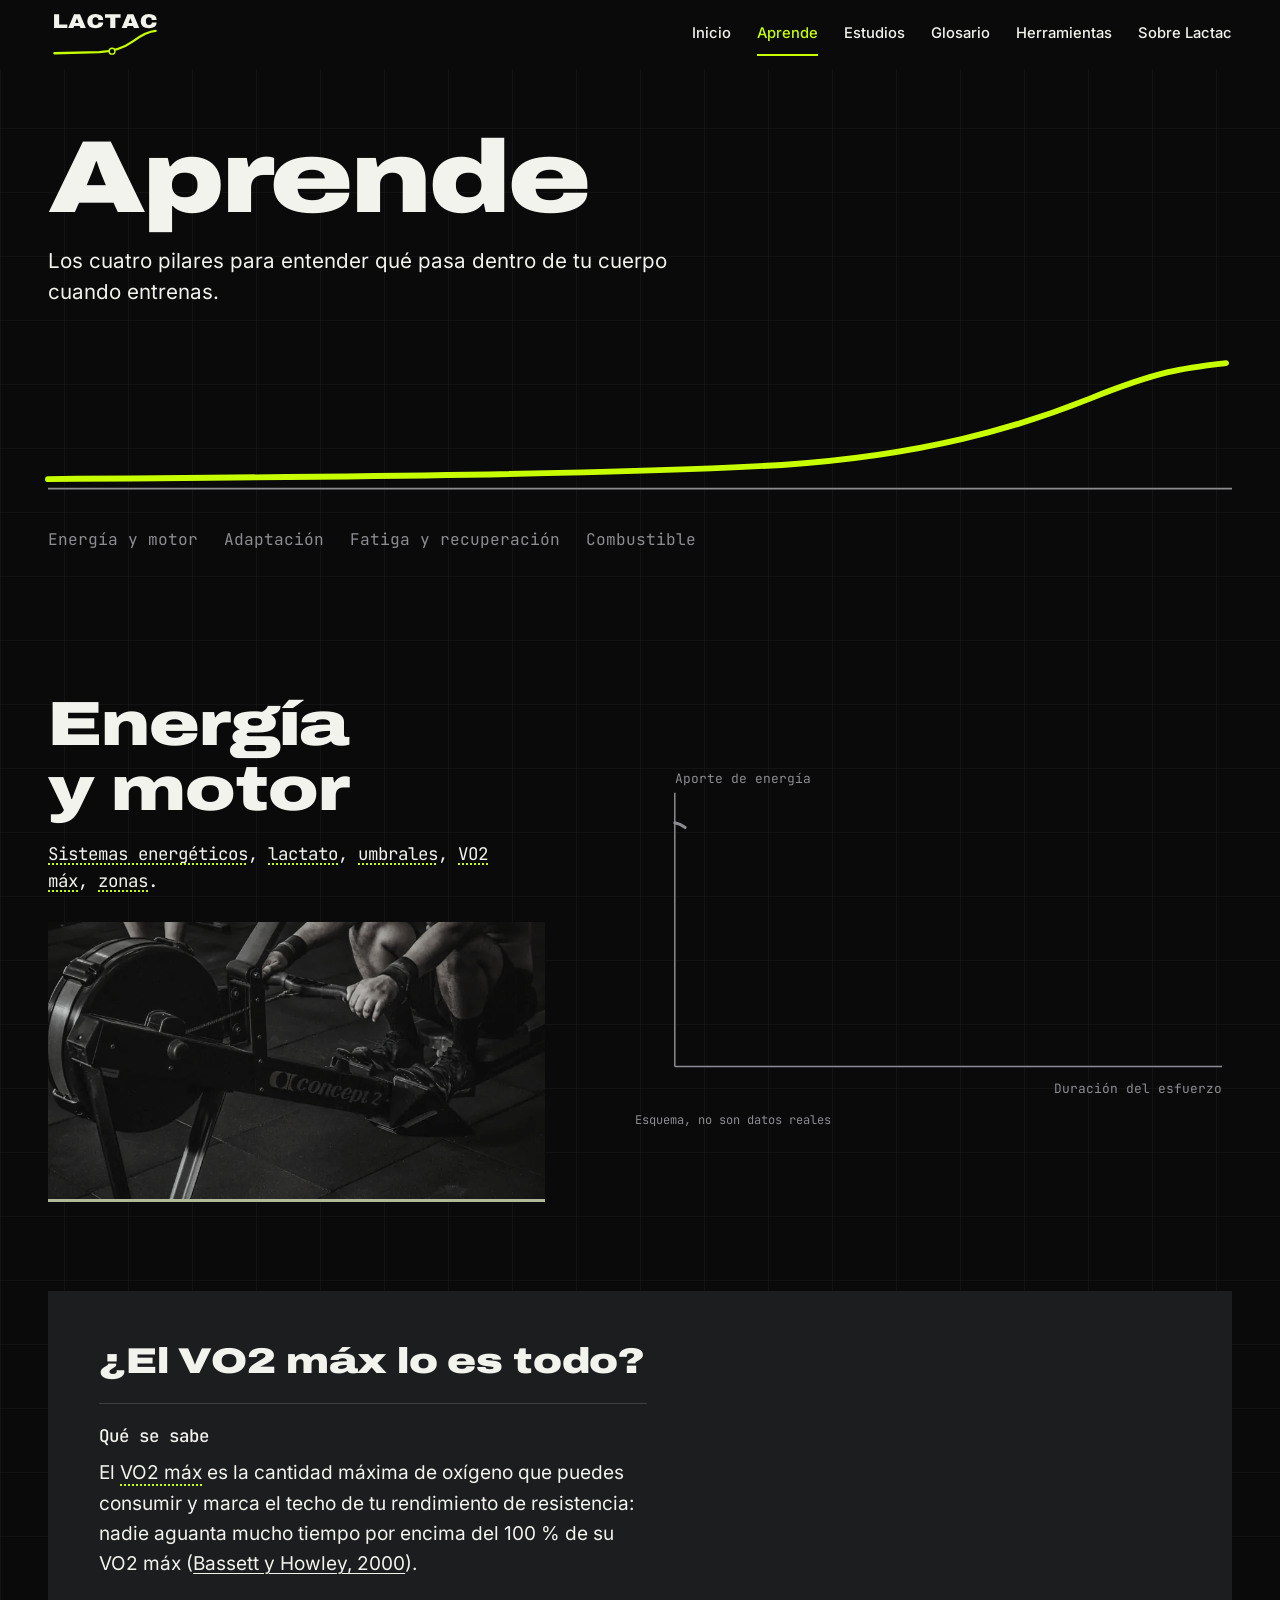
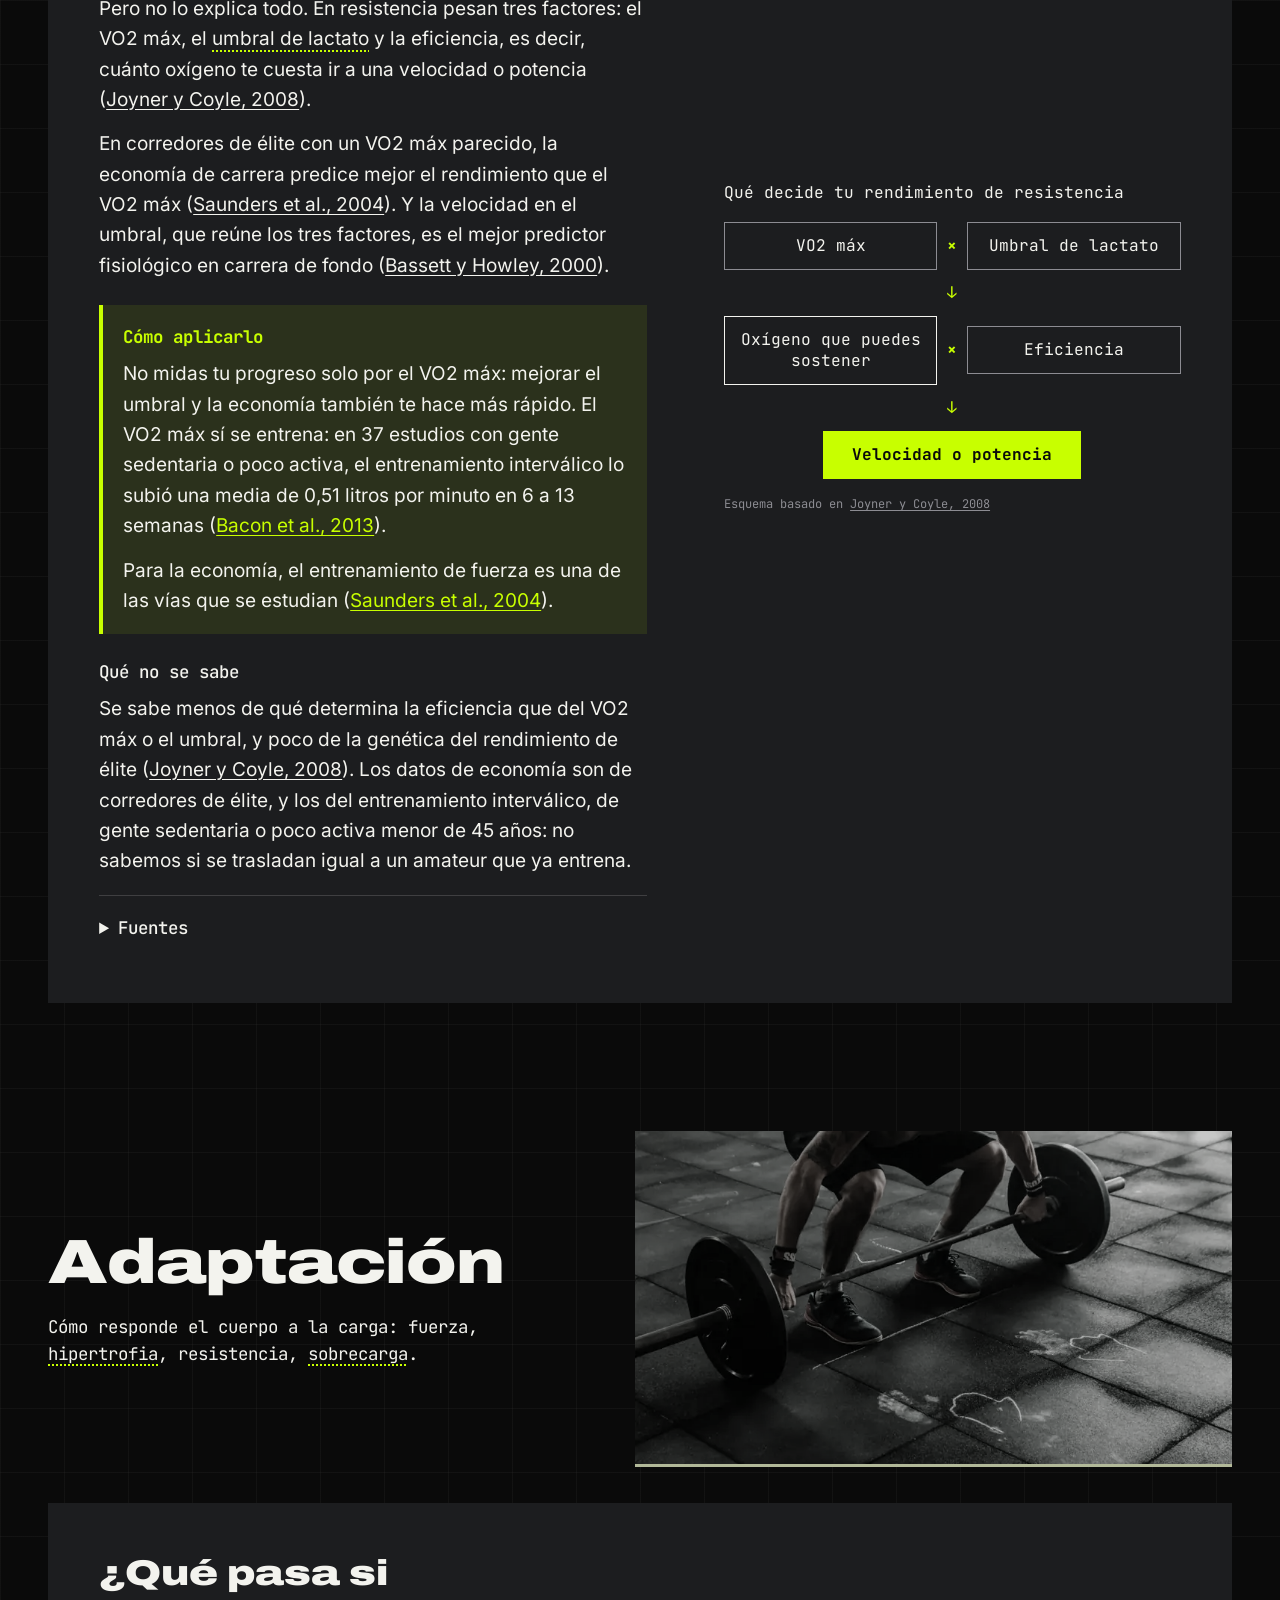
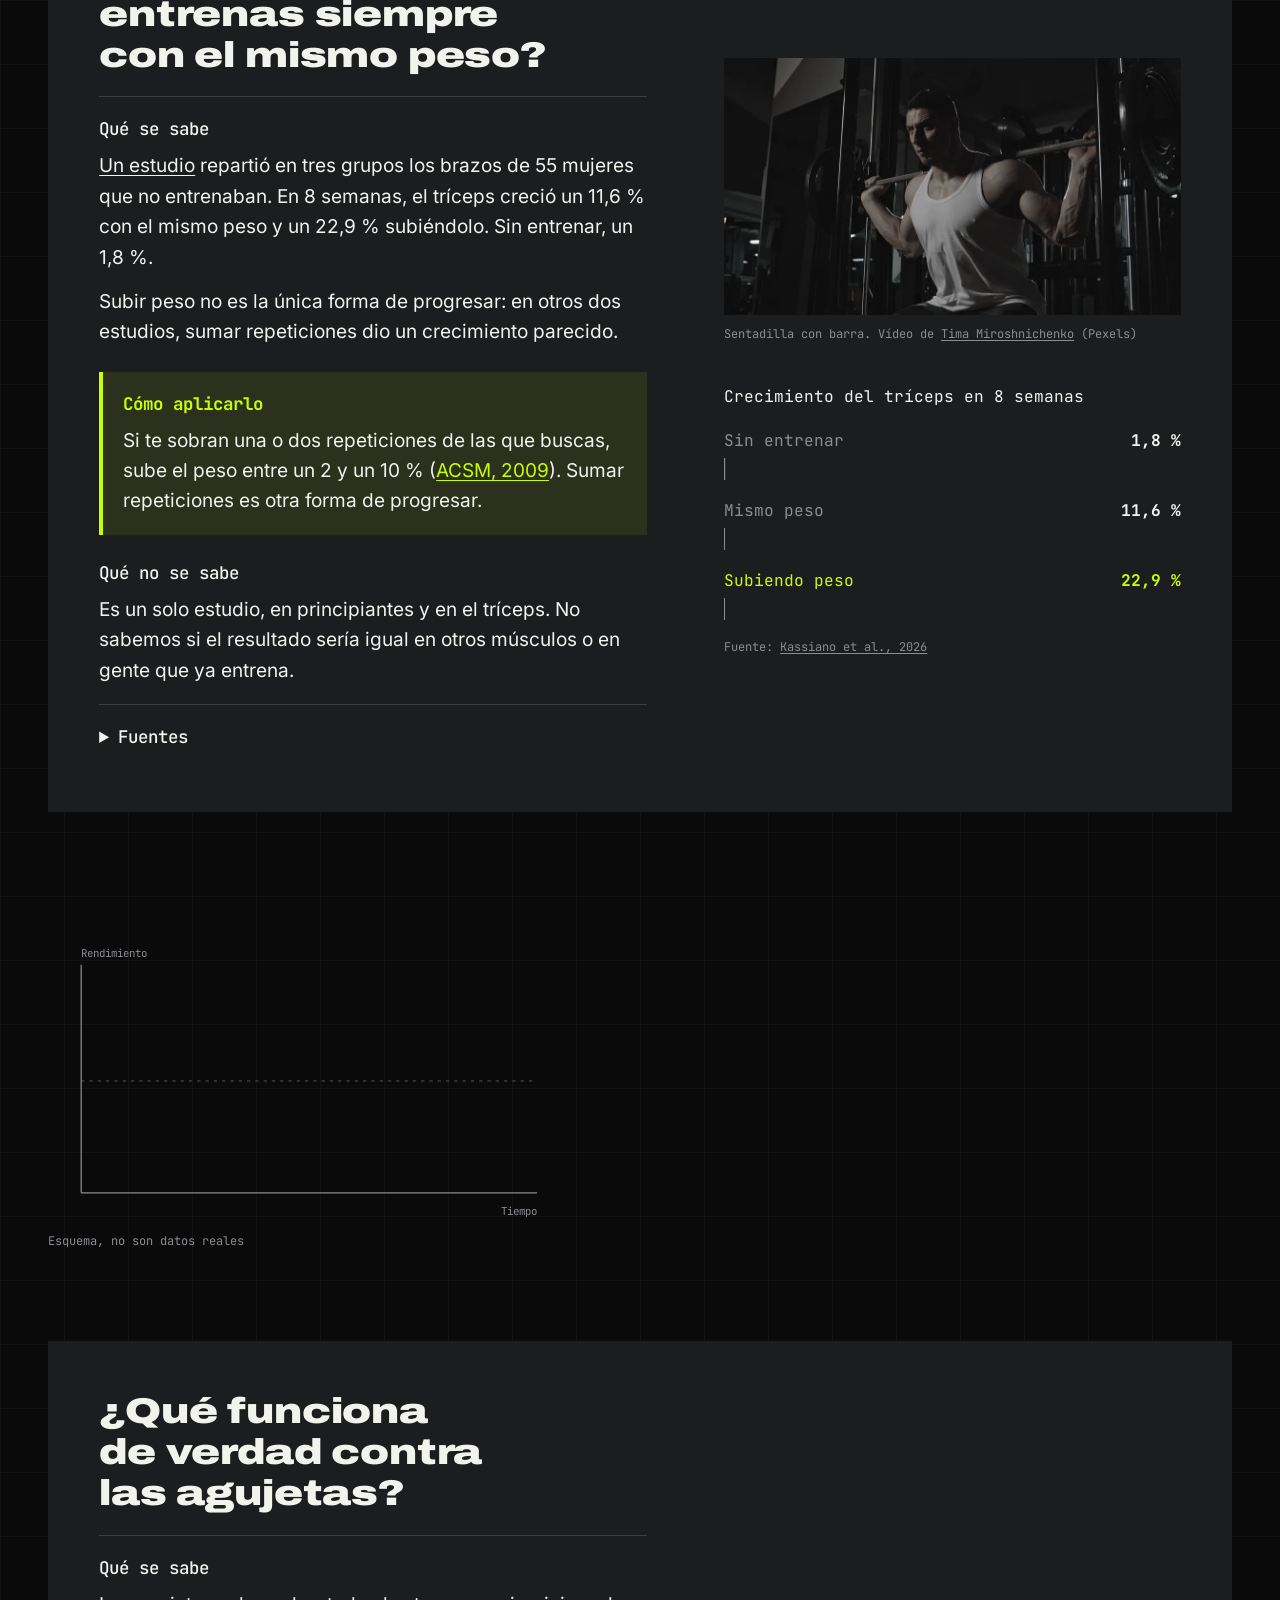
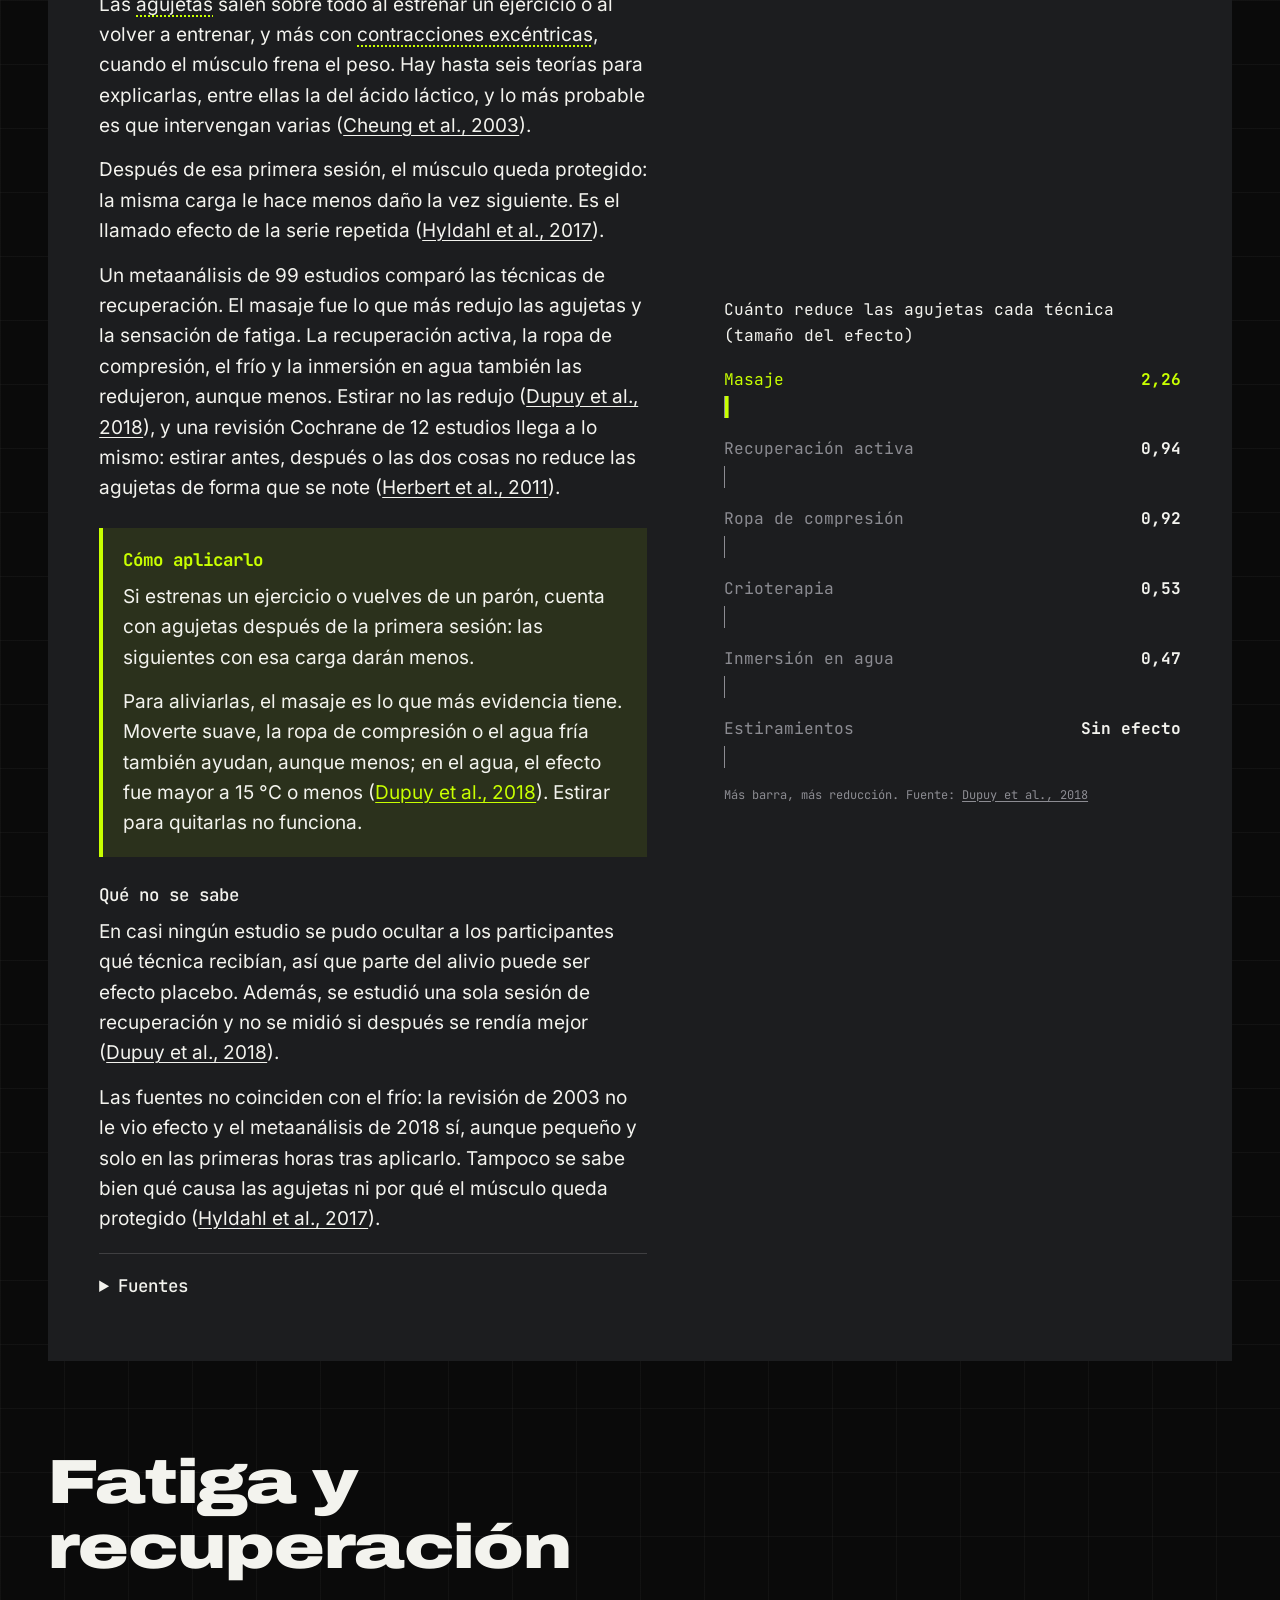
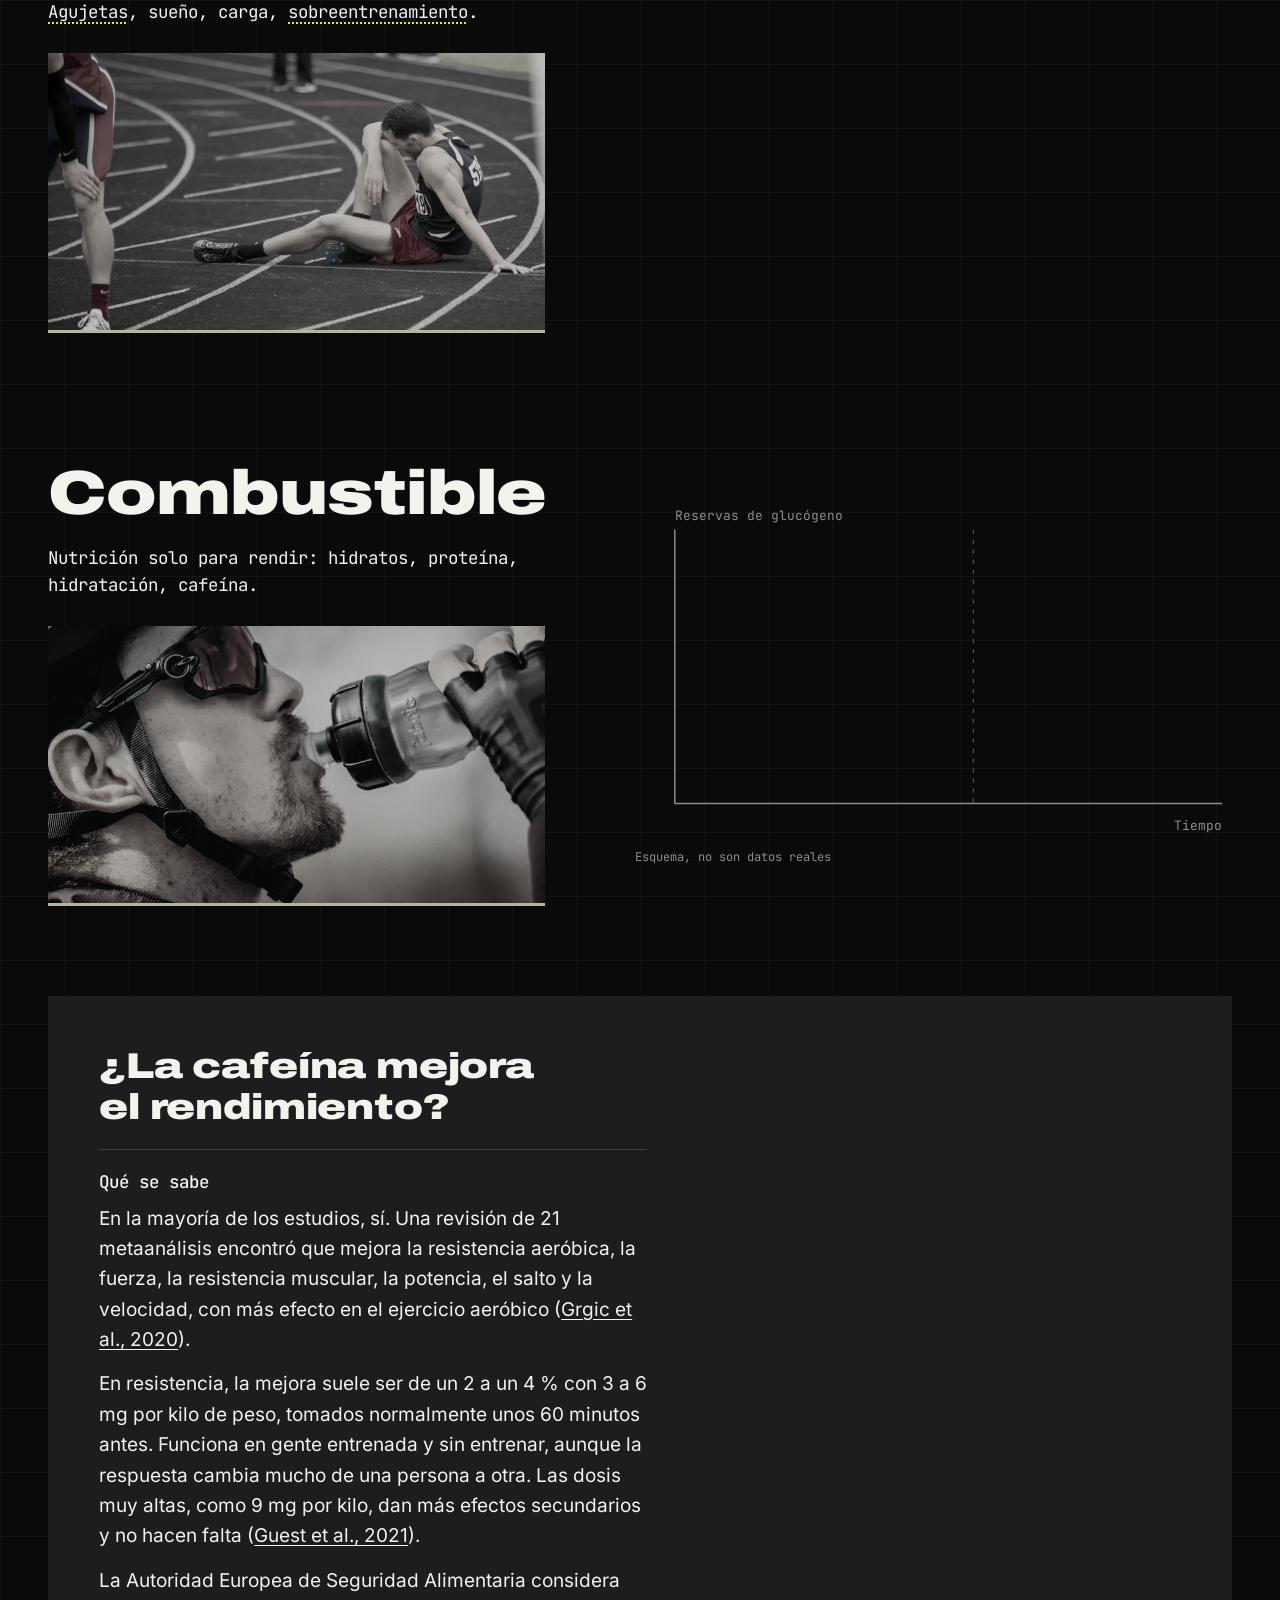
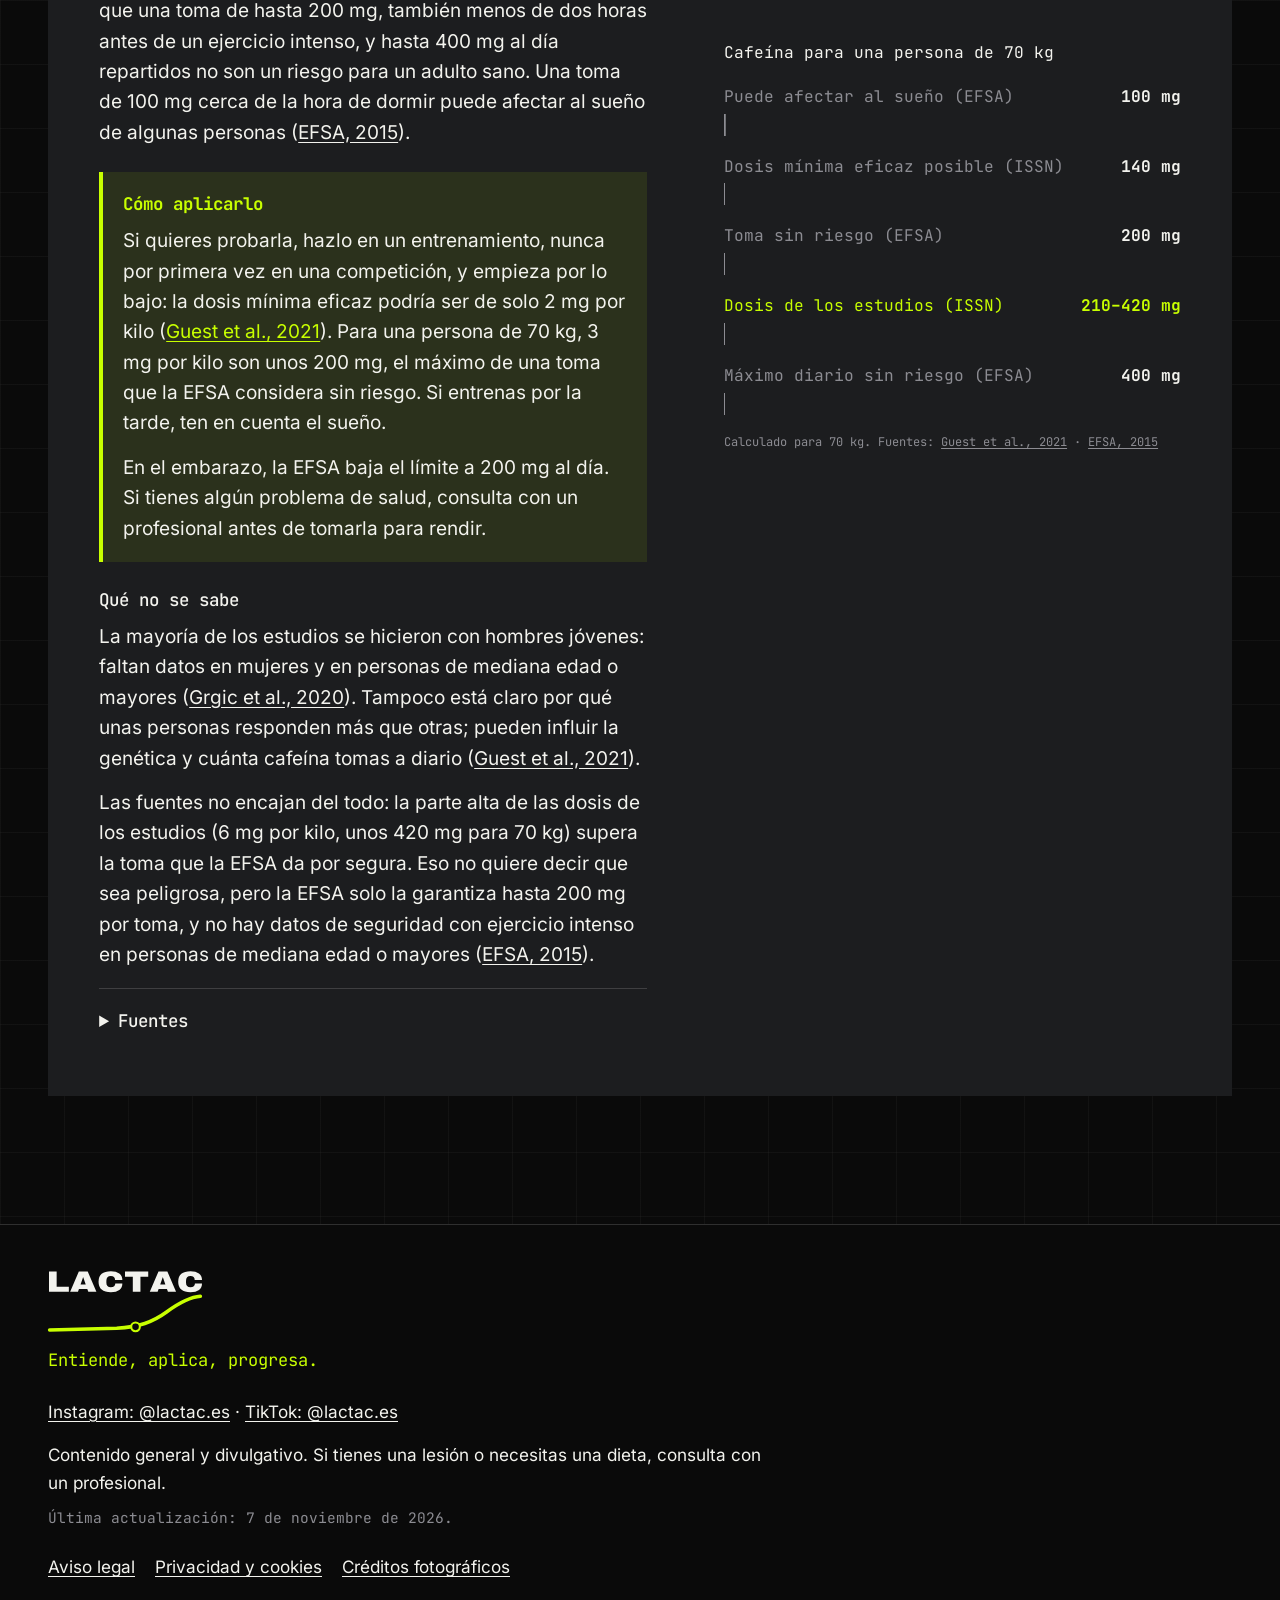
==== aprende.html @ 39bf4bdb "Abre la web a buscadores: quita el noindex de las páginas de contenido y añade robots.txt y sitemap " ====
<!doctype html>
<html lang="es">
<head>
  <meta charset="utf-8">
  <meta name="viewport" content="width=device-width, initial-scale=1">
  <title>Aprende: Lactac</title>
  <meta name="description" content="Los cuatro pilares de Lactac: energía y motor, adaptación, fatiga y recuperación, y combustible.">
  <meta name="theme-color" content="#0A0A0A">
  <link rel="icon" href="assets/logo/lactac-favicon.svg" type="image/svg+xml">
  <link rel="apple-touch-icon" href="assets/logo/lactac-favicon.png">
  <link rel="preload" as="font" type="font/woff2" href="assets/fonts/archivo-900-wdth125-latin.woff2" crossorigin>
  <link rel="stylesheet" href="styles.css?v=20261107za">
  <script>
    document.documentElement.classList.add("js");
    setTimeout(function () {
      if (!(window.__BRAND__ && window.__BRAND__.booted)) document.documentElement.classList.remove("js");
    }, 4000);
  </script>
  <script defer src="lib/gsap.min.js?v=20261105"></script>
  <script defer src="lib/ScrollTrigger.min.js?v=20261105"></script>
  <script defer src="lib/manifest.js?v=20261107"></script>
  <script defer src="main.js?v=20261107i"></script>
</head>
<body>
  <a class="skip-link" href="#contenido">Saltar al contenido</a>

  <header class="nav" data-nav>
    <a class="brand" href="index.html" aria-label="Lactac, ir al inicio">
      <img src="assets/logo/lactac-logo-transparente-para-fondo-oscuro.svg" width="5801" height="2433" alt="">
    </a>
    <button class="nav-toggle" type="button" aria-expanded="false" aria-controls="menu" data-menu-toggle>Menú</button>
    <nav class="nav-links" id="menu" aria-label="Principal">
      <a href="index.html">Inicio</a>
      <a href="aprende.html" aria-current="page">Aprende</a>
      <a href="estudios.html">Estudios</a>
      <a href="glosario.html">Glosario</a>
      <a href="herramientas.html">Herramientas</a>
      <a href="sobre.html">Sobre Lactac</a>
    </nav>
  </header>

  <main id="contenido">
    <section class="page-head wrap">
      <h1 class="page-title">Aprende</h1>
      <p class="page-intro">Los cuatro pilares para entender qué pasa dentro de tu cuerpo cuando entrenas.</p>
      <svg class="chart page-curve" data-chart="load" viewBox="0 0 1000 120" aria-hidden="true" focusable="false">
        <line class="axis" x1="0" y1="112" x2="1000" y2="112"/>
        <path class="draw curve" pathLength="1" d="M0 104 C 260 102, 480 100, 620 92 C 740 84, 820 60, 880 36 S 960 10, 995 6"/>
      </svg>
    </section>

    <nav class="subnav wrap" aria-label="Pilares">
      <a href="#energia">Energía y motor</a>
      <a href="#adaptacion">Adaptación</a>
      <a href="#fatiga">Fatiga y recuperación</a>
      <a href="#combustible">Combustible</a>
    </nav>

    <section class="pillar wrap" id="energia">
      <div class="pillar-text">
        <h2>Energía y motor</h2>
        <p class="covers"><a href="glosario.html#sistemas-energeticos">Sistemas energéticos</a>, <a href="glosario.html#lactato">lactato</a>, <a href="glosario.html#umbral-de-lactato">umbrales</a>, <a href="glosario.html#vo2-max">VO2 máx</a>, <a href="glosario.html#zonas-de-entrenamiento">zonas</a>.</p>
        <img class="pillar-photo" src="assets/photos/energia-800.webp" srcset="assets/photos/energia-800.webp 800w, assets/photos/energia-1600.webp 1600w" sizes="(min-width: 960px) 40vw, 100vw" width="800" height="450" alt="Remo en ergómetro durante un esfuerzo intenso." loading="lazy" decoding="async">
      </div>
      <figure class="plate">
        <svg class="chart" data-chart="scroll" viewBox="0 0 600 340" role="img" aria-label="Esquema de cómo cambia el aporte de cada sistema energético según dura el esfuerzo: fosfágenos primero, luego glucolítico y, en esfuerzos largos, oxidativo.">
          <line class="axis" x1="40" y1="30" x2="40" y2="305"/>
          <line class="axis" x1="40" y1="305" x2="590" y2="305"/>
          <path class="draw curve-soft" pathLength="1" d="M40 60 C 90 70, 110 250, 200 285 S 400 298, 570 298"/>
          <path class="draw curve-mid" pathLength="1" d="M40 285 C 90 120, 150 110, 210 130 S 350 270, 570 288"/>
          <path class="draw curve" pathLength="1" d="M40 295 C 180 280, 280 170, 360 120 S 500 70, 570 65"/>
          <text class="after" x="80" y="58">Fosfágenos</text>
          <text class="after" x="215" y="112">Glucolítico</text>
          <text class="after label-accent" x="570" y="46" text-anchor="end">Oxidativo</text>
          <text x="40" y="20">Aporte de energía</text>
          <text x="590" y="332" text-anchor="end">Duración del esfuerzo</text>
        </svg>
        <figcaption>Esquema, no son datos reales</figcaption>
      </figure>
      <article class="ficha" id="vo2-max-todo">
        <div class="ficha-text">
          <h3>¿El VO2 máx lo es todo?</h3>
          <section class="ficha-block">
            <h4>Qué se sabe</h4>
            <p>El <a href="glosario.html#vo2-max">VO2 máx</a> es la cantidad máxima de oxígeno que puedes consumir y marca el techo de tu rendimiento de resistencia: nadie aguanta mucho tiempo por encima del 100 % de su VO2 máx (<a href="https://pubmed.ncbi.nlm.nih.gov/10647532/">Bassett y Howley, 2000</a>).</p>
            <p>Pero no lo explica todo. En resistencia pesan tres factores: el VO2 máx, el <a href="glosario.html#umbral-de-lactato">umbral de lactato</a> y la eficiencia, es decir, cuánto oxígeno te cuesta ir a una velocidad o potencia (<a href="https://pubmed.ncbi.nlm.nih.gov/17901124/">Joyner y Coyle, 2008</a>).</p>
            <p>En corredores de élite con un VO2 máx parecido, la economía de carrera predice mejor el rendimiento que el VO2 máx (<a href="https://pubmed.ncbi.nlm.nih.gov/15233599/">Saunders et al., 2004</a>). Y la velocidad en el umbral, que reúne los tres factores, es el mejor predictor fisiológico en carrera de fondo (<a href="https://pubmed.ncbi.nlm.nih.gov/10647532/">Bassett y Howley, 2000</a>).</p>
          </section>
          <section class="ficha-block ficha-apply" id="vo2-max-todo-aplicar">
            <h4>Cómo aplicarlo</h4>
            <p>No midas tu progreso solo por el VO2 máx: mejorar el umbral y la economía también te hace más rápido. El VO2 máx sí se entrena: en 37 estudios con gente sedentaria o poco activa, el entrenamiento interválico lo subió una media de 0,51 litros por minuto en 6 a 13 semanas (<a href="https://pubmed.ncbi.nlm.nih.gov/24066036/">Bacon et al., 2013</a>).</p>
            <p>Para la economía, el entrenamiento de fuerza es una de las vías que se estudian (<a href="https://pubmed.ncbi.nlm.nih.gov/15233599/">Saunders et al., 2004</a>).</p>
          </section>
          <section class="ficha-block">
            <h4>Qué no se sabe</h4>
            <p>Se sabe menos de qué determina la eficiencia que del VO2 máx o el umbral, y poco de la genética del rendimiento de élite (<a href="https://pubmed.ncbi.nlm.nih.gov/17901124/">Joyner y Coyle, 2008</a>). Los datos de economía son de corredores de élite, y los del entrenamiento interválico, de gente sedentaria o poco activa menor de 45 años: no sabemos si se trasladan igual a un amateur que ya entrena.</p>
          </section>
          <details class="fuentes">
            <summary>Fuentes</summary>
            <ul>
              <li><a href="https://pubmed.ncbi.nlm.nih.gov/10647532/">Bassett y Howley, 2000</a> Med Sci Sports Exerc. Qué limita el VO2 máx y qué decide el rendimiento de resistencia.</li>
              <li><a href="https://pubmed.ncbi.nlm.nih.gov/17901124/">Joyner y Coyle, 2008</a> J Physiol. VO2 máx, umbral y eficiencia en deportistas de élite.</li>
              <li><a href="https://pubmed.ncbi.nlm.nih.gov/15233599/">Saunders et al., 2004</a> Sports Med. Economía de carrera en corredores entrenados.</li>
              <li><a href="https://pubmed.ncbi.nlm.nih.gov/24066036/">Bacon et al., 2013</a> PLoS One. Metaanálisis: entrenamiento interválico y VO2 máx.</li>
            </ul>
          </details>
        </div>
        <figure class="flow" aria-label="Esquema: el VO2 máx y el umbral de lactato marcan el oxígeno que puedes sostener; con la eficiencia, eso da tu velocidad o potencia.">
          <figcaption class="flow-title">Qué decide tu rendimiento de resistencia</figcaption>
          <div class="flow-step"><span class="flow-box">VO2 máx</span><span class="flow-op" aria-hidden="true">×</span><span class="flow-box">Umbral de lactato</span></div>
          <span class="flow-arrow" aria-hidden="true">↓</span>
          <div class="flow-step"><span class="flow-box flow-mid">Oxígeno que puedes sostener</span><span class="flow-op" aria-hidden="true">×</span><span class="flow-box">Eficiencia</span></div>
          <span class="flow-arrow" aria-hidden="true">↓</span>
          <div class="flow-step"><span class="flow-box flow-key">Velocidad o potencia</span></div>
          <p class="bars-source">Esquema basado en <a href="https://pubmed.ncbi.nlm.nih.gov/17901124/">Joyner y Coyle, 2008</a></p>
        </figure>
      </article>
    </section>

    <section class="pillar pillar-ficha wrap" id="adaptacion">
      <div class="pillar-text">
        <h2>Adaptación</h2>
        <p class="covers">Cómo responde el cuerpo a la carga: fuerza, <a href="glosario.html#hipertrofia">hipertrofia</a>, resistencia, <a href="glosario.html#sobrecarga-progresiva">sobrecarga</a>.</p>
        <img class="pillar-photo" src="assets/photos/adaptacion-800.webp" srcset="assets/photos/adaptacion-800.webp 800w, assets/photos/adaptacion-1600.webp 1600w" sizes="(min-width: 960px) 40vw, 100vw" width="800" height="450" alt="Peso muerto con barra cargada, a punto de despegar del suelo." loading="lazy" decoding="async">
      </div>
      <article class="ficha" id="mismo-peso">
        <div class="ficha-text">
          <h3>¿Qué pasa si entrenas siempre con el mismo peso?</h3>
          <section class="ficha-block">
            <h4>Qué se sabe</h4>
            <p><a href="estudios.html#kassiano-2026">Un estudio</a> repartió en tres grupos los brazos de 55 mujeres que no entrenaban. En 8 semanas, el tríceps creció un 11,6 % con el mismo peso y un 22,9 % subiéndolo. Sin entrenar, un 1,8 %.</p>
            <p>Subir peso no es la única forma de progresar: en otros dos estudios, sumar repeticiones dio un crecimiento parecido.</p>
          </section>
          <section class="ficha-block ficha-apply" id="mismo-peso-aplicar">
            <h4>Cómo aplicarlo</h4>
            <p>Si te sobran una o dos repeticiones de las que buscas, sube el peso entre un 2 y un 10 % (<a href="https://pubmed.ncbi.nlm.nih.gov/19204579/">ACSM, 2009</a>). Sumar repeticiones es otra forma de progresar.</p>
          </section>
          <section class="ficha-block">
            <h4>Qué no se sabe</h4>
            <p>Es un solo estudio, en principiantes y en el tríceps. No sabemos si el resultado sería igual en otros músculos o en gente que ya entrena.</p>
          </section>
          <details class="fuentes">
            <summary>Fuentes</summary>
            <ul>
              <li><a href="https://doi.org/10.1249/MSS.0000000000003968">Kassiano et al., 2026.</a> Med Sci Sports Exerc. Mismo peso o subiendo peso.</li>
              <li><a href="https://doi.org/10.7717/peerj.14142">Plotkin et al., 2022.</a> PeerJ. Subir peso o repeticiones, con gente que ya entrenaba.</li>
              <li><a href="https://doi.org/10.1055/a-2256-5857">Chaves et al., 2024.</a> Int J Sports Med. Subir peso o repeticiones, con gente que empezaba.</li>
              <li><a href="https://doi.org/10.1249/MSS.0000000000003897">Currier et al., 2026.</a> Revisión del Colegio Americano de Medicina del Deporte (ACSM). Peso y fuerza máxima.</li>
              <li><a href="https://pubmed.ncbi.nlm.nih.gov/19204579/">ACSM, 2009.</a> Med Sci Sports Exerc. Subir un 2-10 % cuando sobran repeticiones.</li>
            </ul>
          </details>
        </div>
        <div class="ficha-side">
        <figure class="clip">
          <video src="assets/video/sentadilla.mp4" poster="assets/video/sentadilla-poster.webp" width="960" height="540" muted loop playsinline preload="none" data-autoplay aria-label="Vídeo sin sonido: sentadilla con barra, repetición tras repetición."></video>
          <figcaption>Sentadilla con barra. Vídeo de <a href="https://www.pexels.com/video/side-view-of-a-man-doing-barbell-squats-5319759/">Tima Miroshnichenko</a> (Pexels)</figcaption>
        </figure>
        <figure class="bars" data-bars>
          <figcaption>Crecimiento del tríceps en 8 semanas</figcaption>
          <div class="bar-row">
            <span class="bar-label">Sin entrenar</span>
            <span class="bar-track"><span class="bar" style="--v:7.9%"></span></span>
            <span class="bar-value">1,8 %</span>
          </div>
          <div class="bar-row">
            <span class="bar-label">Mismo peso</span>
            <span class="bar-track"><span class="bar" style="--v:50.7%"></span></span>
            <span class="bar-value">11,6 %</span>
          </div>
          <div class="bar-row is-key">
            <span class="bar-label">Subiendo peso</span>
            <span class="bar-track"><span class="bar" style="--v:100%"></span></span>
            <span class="bar-value">22,9 %</span>
          </div>
          <p class="bars-source">Fuente: <a href="https://doi.org/10.1249/MSS.0000000000003968">Kassiano et al., 2026</a></p>
        </figure>
        </div>
      </article>
    </section>

    <section class="pillar pillar-flip wrap" id="fatiga">
      <div class="pillar-text">
        <h2>Fatiga y recuperación</h2>
        <p class="covers"><a href="glosario.html#agujetas">Agujetas</a>, sueño, carga, <a href="glosario.html#sobreentrenamiento">sobreentrenamiento</a>.</p>
        <img class="pillar-photo" src="assets/photos/fatiga-800.webp" srcset="assets/photos/fatiga-800.webp 800w, assets/photos/fatiga-1600.webp 1600w" sizes="(min-width: 960px) 40vw, 100vw" width="800" height="450" alt="Corredor sentado en la pista, recuperando tras un esfuerzo." loading="lazy" decoding="async">
      </div>
      <figure class="plate">
        <svg class="chart" data-chart="scroll" viewBox="0 0 600 340" role="img" aria-label="Esquema de una carga de entrenamiento: el rendimiento baja por la fatiga y vuelve a subir con la recuperación.">
          <line class="axis" x1="40" y1="30" x2="40" y2="305"/>
          <line class="axis" x1="40" y1="305" x2="590" y2="305"/>
          <path class="after zone" d="M140 170 C 190 170, 200 270, 250 270 C 290 270, 310 205, 335 170 Z"/>
          <line class="baseline" x1="40" y1="170" x2="590" y2="170"/>
          <path class="draw curve" pathLength="1" d="M40 170 L 140 170 C 190 170, 200 270, 250 270 C 320 270, 340 110, 410 110 C 470 110, 500 170, 570 170"/>
          <text class="after" x="140" y="152" text-anchor="middle">Carga</text>
          <text class="after label-zone" x="250" y="295" text-anchor="middle">Fatiga</text>
          <text class="after" x="345" y="255">Recuperación</text>
          <text x="40" y="20">Rendimiento</text>
          <text x="590" y="332" text-anchor="end">Tiempo</text>
        </svg>
        <figcaption>Esquema, no son datos reales</figcaption>
      </figure>
      <article class="ficha" id="agujetas">
        <div class="ficha-text">
          <h3>¿Qué funciona de verdad contra las agujetas?</h3>
          <section class="ficha-block">
            <h4>Qué se sabe</h4>
            <p>Las <a href="glosario.html#agujetas">agujetas</a> salen sobre todo al estrenar un ejercicio o al volver a entrenar, y más con <a href="glosario.html#contraccion-excentrica">contracciones excéntricas</a>, cuando el músculo frena el peso. Hay hasta seis teorías para explicarlas, entre ellas la del ácido láctico, y lo más probable es que intervengan varias (<a href="https://pubmed.ncbi.nlm.nih.gov/12617692/">Cheung et al., 2003</a>).</p>
            <p>Después de esa primera sesión, el músculo queda protegido: la misma carga le hace menos daño la vez siguiente. Es el llamado efecto de la serie repetida (<a href="https://doi.org/10.1249/JES.0000000000000095">Hyldahl et al., 2017</a>).</p>
            <p>Un metaanálisis de 99 estudios comparó las técnicas de recuperación. El masaje fue lo que más redujo las agujetas y la sensación de fatiga. La recuperación activa, la ropa de compresión, el frío y la inmersión en agua también las redujeron, aunque menos. Estirar no las redujo (<a href="https://doi.org/10.3389/fphys.2018.00403">Dupuy et al., 2018</a>), y una revisión Cochrane de 12 estudios llega a lo mismo: estirar antes, después o las dos cosas no reduce las agujetas de forma que se note (<a href="https://doi.org/10.1002/14651858.CD004577.pub3">Herbert et al., 2011</a>).</p>
          </section>
          <section class="ficha-block ficha-apply" id="agujetas-aplicar">
            <h4>Cómo aplicarlo</h4>
            <p>Si estrenas un ejercicio o vuelves de un parón, cuenta con agujetas después de la primera sesión: las siguientes con esa carga darán menos.</p>
            <p>Para aliviarlas, el masaje es lo que más evidencia tiene. Moverte suave, la ropa de compresión o el agua fría también ayudan, aunque menos; en el agua, el efecto fue mayor a 15 °C o menos (<a href="https://doi.org/10.3389/fphys.2018.00403">Dupuy et al., 2018</a>). Estirar para quitarlas no funciona.</p>
          </section>
          <section class="ficha-block">
            <h4>Qué no se sabe</h4>
            <p>En casi ningún estudio se pudo ocultar a los participantes qué técnica recibían, así que parte del alivio puede ser efecto placebo. Además, se estudió una sola sesión de recuperación y no se midió si después se rendía mejor (<a href="https://doi.org/10.3389/fphys.2018.00403">Dupuy et al., 2018</a>).</p>
            <p>Las fuentes no coinciden con el frío: la revisión de 2003 no le vio efecto y el metaanálisis de 2018 sí, aunque pequeño y solo en las primeras horas tras aplicarlo. Tampoco se sabe bien qué causa las agujetas ni por qué el músculo queda protegido (<a href="https://doi.org/10.1249/JES.0000000000000095">Hyldahl et al., 2017</a>).</p>
          </section>
          <details class="fuentes">
            <summary>Fuentes</summary>
            <ul>
              <li><a href="https://doi.org/10.3389/fphys.2018.00403">Dupuy et al., 2018.</a> Front Physiol. Metaanálisis: técnicas de recuperación, agujetas y fatiga.</li>
              <li><a href="https://doi.org/10.1002/14651858.CD004577.pub3">Herbert et al., 2011.</a> Revisión Cochrane. Estiramientos y agujetas.</li>
              <li><a href="https://pubmed.ncbi.nlm.nih.gov/12617692/">Cheung et al., 2003.</a> Sports Med. Qué son las agujetas y qué las alivia.</li>
              <li><a href="https://doi.org/10.1249/JES.0000000000000095">Hyldahl et al., 2017.</a> Exerc Sport Sci Rev. Efecto de la serie repetida.</li>
            </ul>
          </details>
        </div>
        <figure class="bars" data-bars>
          <figcaption>Cuánto reduce las agujetas cada técnica (tamaño del efecto)</figcaption>
          <div class="bar-row is-key">
            <span class="bar-label">Masaje</span>
            <span class="bar-track"><span class="bar" style="--v:100%"></span></span>
            <span class="bar-value">2,26</span>
          </div>
          <div class="bar-row">
            <span class="bar-label">Recuperación activa</span>
            <span class="bar-track"><span class="bar" style="--v:41.6%"></span></span>
            <span class="bar-value">0,94</span>
          </div>
          <div class="bar-row">
            <span class="bar-label">Ropa de compresión</span>
            <span class="bar-track"><span class="bar" style="--v:40.7%"></span></span>
            <span class="bar-value">0,92</span>
          </div>
          <div class="bar-row">
            <span class="bar-label">Crioterapia</span>
            <span class="bar-track"><span class="bar" style="--v:23.5%"></span></span>
            <span class="bar-value">0,53</span>
          </div>
          <div class="bar-row">
            <span class="bar-label">Inmersión en agua</span>
            <span class="bar-track"><span class="bar" style="--v:20.8%"></span></span>
            <span class="bar-value">0,47</span>
          </div>
          <div class="bar-row">
            <span class="bar-label">Estiramientos</span>
            <span class="bar-track"><span class="bar" style="--v:0%"></span></span>
            <span class="bar-value">Sin efecto</span>
          </div>
          <p class="bars-source">Más barra, más reducción. Fuente: <a href="https://doi.org/10.3389/fphys.2018.00403">Dupuy et al., 2018</a></p>
        </figure>
      </article>
    </section>

    <section class="pillar wrap" id="combustible">
      <div class="pillar-text">
        <h2>Combustible</h2>
        <p class="covers">Nutrición solo para rendir: hidratos, proteína, hidratación, cafeína.</p>
        <img class="pillar-photo" src="assets/photos/combustible-800.webp" srcset="assets/photos/combustible-800.webp 800w, assets/photos/combustible-1600.webp 1600w" sizes="(min-width: 960px) 40vw, 100vw" width="800" height="450" alt="Ciclista bebiendo de su bidón en plena salida." loading="lazy" decoding="async">
      </div>
      <figure class="plate">
        <svg class="chart" data-chart="scroll" viewBox="0 0 600 340" role="img" aria-label="Esquema de las reservas de glucógeno: bajan durante el esfuerzo y se reponen después.">
          <line class="axis" x1="40" y1="30" x2="40" y2="305"/>
          <line class="axis" x1="40" y1="305" x2="590" y2="305"/>
          <line class="baseline" x1="340" y1="30" x2="340" y2="305"/>
          <path class="draw curve" pathLength="1" d="M40 70 C 150 80, 280 160, 340 270 C 400 270, 470 120, 570 90"/>
          <text class="after" x="70" y="150">Esfuerzo</text>
          <text class="after" x="470" y="215">Reposición</text>
          <text x="40" y="20">Reservas de glucógeno</text>
          <text x="590" y="332" text-anchor="end">Tiempo</text>
        </svg>
        <figcaption>Esquema, no son datos reales</figcaption>
      </figure>
      <article class="ficha" id="cafeina">
        <div class="ficha-text">
          <h3>¿La cafeína mejora el rendimiento?</h3>
          <section class="ficha-block">
            <h4>Qué se sabe</h4>
            <p>En la mayoría de los estudios, sí. Una revisión de 21 metaanálisis encontró que mejora la resistencia aeróbica, la fuerza, la resistencia muscular, la potencia, el salto y la velocidad, con más efecto en el ejercicio aeróbico (<a href="https://doi.org/10.1136/bjsports-2018-100278">Grgic et al., 2020</a>).</p>
            <p>En resistencia, la mejora suele ser de un 2 a un 4 % con 3 a 6 mg por kilo de peso, tomados normalmente unos 60 minutos antes. Funciona en gente entrenada y sin entrenar, aunque la respuesta cambia mucho de una persona a otra. Las dosis muy altas, como 9 mg por kilo, dan más efectos secundarios y no hacen falta (<a href="https://doi.org/10.1186/s12970-020-00383-4">Guest et al., 2021</a>).</p>
            <p>La Autoridad Europea de Seguridad Alimentaria considera que una toma de hasta 200 mg, también menos de dos horas antes de un ejercicio intenso, y hasta 400 mg al día repartidos no son un riesgo para un adulto sano. Una toma de 100 mg cerca de la hora de dormir puede afectar al sueño de algunas personas (<a href="https://doi.org/10.2903/j.efsa.2015.4102">EFSA, 2015</a>).</p>
          </section>
          <section class="ficha-block ficha-apply" id="cafeina-aplicar">
            <h4>Cómo aplicarlo</h4>
            <p>Si quieres probarla, hazlo en un entrenamiento, nunca por primera vez en una competición, y empieza por lo bajo: la dosis mínima eficaz podría ser de solo 2 mg por kilo (<a href="https://doi.org/10.1186/s12970-020-00383-4">Guest et al., 2021</a>). Para una persona de 70 kg, 3 mg por kilo son unos 200 mg, el máximo de una toma que la EFSA considera sin riesgo. Si entrenas por la tarde, ten en cuenta el sueño.</p>
            <p>En el embarazo, la EFSA baja el límite a 200 mg al día. Si tienes algún problema de salud, consulta con un profesional antes de tomarla para rendir.</p>
          </section>
          <section class="ficha-block">
            <h4>Qué no se sabe</h4>
            <p>La mayoría de los estudios se hicieron con hombres jóvenes: faltan datos en mujeres y en personas de mediana edad o mayores (<a href="https://doi.org/10.1136/bjsports-2018-100278">Grgic et al., 2020</a>). Tampoco está claro por qué unas personas responden más que otras; pueden influir la genética y cuánta cafeína tomas a diario (<a href="https://doi.org/10.1186/s12970-020-00383-4">Guest et al., 2021</a>).</p>
            <p>Las fuentes no encajan del todo: la parte alta de las dosis de los estudios (6 mg por kilo, unos 420 mg para 70 kg) supera la toma que la EFSA da por segura. Eso no quiere decir que sea peligrosa, pero la EFSA solo la garantiza hasta 200 mg por toma, y no hay datos de seguridad con ejercicio intenso en personas de mediana edad o mayores (<a href="https://doi.org/10.2903/j.efsa.2015.4102">EFSA, 2015</a>).</p>
          </section>
          <details class="fuentes">
            <summary>Fuentes</summary>
            <ul>
              <li><a href="https://doi.org/10.1186/s12970-020-00383-4">Guest et al., 2021.</a> J Int Soc Sports Nutr. Posicionamiento de la ISSN sobre cafeína y rendimiento.</li>
              <li><a href="https://doi.org/10.1136/bjsports-2018-100278">Grgic et al., 2020.</a> Br J Sports Med. Revisión de 21 metaanálisis sobre cafeína y rendimiento.</li>
              <li><a href="https://doi.org/10.2903/j.efsa.2015.4102">EFSA, 2015.</a> EFSA Journal. Seguridad de la cafeína.</li>
            </ul>
          </details>
        </div>
        <figure class="bars" data-bars>
          <figcaption>Cafeína para una persona de 70 kg</figcaption>
          <div class="bar-row">
            <span class="bar-label">Puede afectar al sueño (EFSA)</span>
            <span class="bar-track"><span class="bar" style="--v:23.8%"></span></span>
            <span class="bar-value">100 mg</span>
          </div>
          <div class="bar-row">
            <span class="bar-label">Dosis mínima eficaz posible (ISSN)</span>
            <span class="bar-track"><span class="bar" style="--v:33.3%"></span></span>
            <span class="bar-value">140 mg</span>
          </div>
          <div class="bar-row">
            <span class="bar-label">Toma sin riesgo (EFSA)</span>
            <span class="bar-track"><span class="bar" style="--v:47.6%"></span></span>
            <span class="bar-value">200 mg</span>
          </div>
          <div class="bar-row is-key">
            <span class="bar-label">Dosis de los estudios (ISSN)</span>
            <span class="bar-track"><span class="bar" style="--v:50%; margin-left:50%"></span></span>
            <span class="bar-value">210–420 mg</span>
          </div>
          <div class="bar-row">
            <span class="bar-label">Máximo diario sin riesgo (EFSA)</span>
            <span class="bar-track"><span class="bar" style="--v:95.2%"></span></span>
            <span class="bar-value">400 mg</span>
          </div>
          <p class="bars-source">Calculado para 70 kg. Fuentes: <a href="https://doi.org/10.1186/s12970-020-00383-4">Guest et al., 2021</a> · <a href="https://doi.org/10.2903/j.efsa.2015.4102">EFSA, 2015</a></p>
        </figure>
      </article>
    </section>
    <div class="page-end"></div>
  </main>

  <footer class="footer">
    <div class="wrap footer-inner">
      <img class="footer-logo" src="assets/logo/lactac-logo-transparente-para-fondo-oscuro.svg" width="5801" height="2433" alt="Lactac" loading="lazy">
      <p class="footer-tagline">Entiende, aplica, progresa.</p>
      <p class="footer-ig"><a href="https://www.instagram.com/lactac.es/">Instagram: @lactac.es</a> · <a href="https://www.tiktok.com/@lactac.es">TikTok: @lactac.es</a></p>
      <p>Contenido general y divulgativo. Si tienes una lesión o necesitas una dieta, consulta con un profesional.</p>
      <p class="footer-updated">Última actualización: 7 de noviembre de 2026.</p>
      <p class="footer-credits">
        <a href="aviso-legal.html">Aviso legal</a>
        <a href="privacidad.html">Privacidad y cookies</a>
        <a href="creditos.html">Créditos fotográficos</a>
      </p>
    </div>
  </footer>
</body>
</html>
---- styles.css ----
/* =============================================================
   0. Fuentes alojadas en la propia web (licencia SIL OFL 1.1)
   ============================================================= */
/* latin-ext */
@font-face {
  font-family: 'Archivo';
  font-style: normal;
  font-weight: 900;
  font-stretch: 125%;
  font-display: swap;
  src: url(assets/fonts/archivo-900-wdth125-latin-ext.woff2) format('woff2');
  unicode-range: U+0100-02BA, U+02BD-02C5, U+02C7-02CC, U+02CE-02D7, U+02DD-02FF, U+0304, U+0308, U+0329, U+1D00-1DBF, U+1E00-1E9F, U+1EF2-1EFF, U+2020, U+20A0-20AB, U+20AD-20C4, U+2113, U+2C60-2C7F, U+A720-A7FF;
}
/* latin */
@font-face {
  font-family: 'Archivo';
  font-style: normal;
  font-weight: 900;
  font-stretch: 125%;
  font-display: swap;
  src: url(assets/fonts/archivo-900-wdth125-latin.woff2) format('woff2');
  unicode-range: U+0000-00FF, U+0131, U+0152-0153, U+02BB-02BC, U+02C6, U+02DA, U+02DC, U+0304, U+0308, U+0329, U+2000-206F, U+20AC, U+2122, U+2191, U+2193, U+2212, U+2215, U+FEFF, U+FFFD;
}
/* latin-ext */
@font-face {
  font-family: 'Inter';
  font-style: normal;
  font-weight: 400 700;
  font-display: swap;
  src: url(assets/fonts/inter-400-700-latin-ext.woff2) format('woff2');
  unicode-range: U+0100-02BA, U+02BD-02C5, U+02C7-02CC, U+02CE-02D7, U+02DD-02FF, U+0304, U+0308, U+0329, U+1D00-1DBF, U+1E00-1E9F, U+1EF2-1EFF, U+2020, U+20A0-20AB, U+20AD-20C4, U+2113, U+2C60-2C7F, U+A720-A7FF;
}
/* latin */
@font-face {
  font-family: 'Inter';
  font-style: normal;
  font-weight: 400 700;
  font-display: swap;
  src: url(assets/fonts/inter-400-700-latin.woff2) format('woff2');
  unicode-range: U+0000-00FF, U+0131, U+0152-0153, U+02BB-02BC, U+02C6, U+02DA, U+02DC, U+0304, U+0308, U+0329, U+2000-206F, U+20AC, U+2122, U+2191, U+2193, U+2212, U+2215, U+FEFF, U+FFFD;
}
/* latin-ext */
@font-face {
  font-family: 'JetBrains Mono';
  font-style: normal;
  font-weight: 400 700;
  font-display: swap;
  src: url(assets/fonts/jetbrains-mono-400-700-latin-ext.woff2) format('woff2');
  unicode-range: U+0100-02BA, U+02BD-02C5, U+02C7-02CC, U+02CE-02D7, U+02DD-02FF, U+0304, U+0308, U+0329, U+1D00-1DBF, U+1E00-1E9F, U+1EF2-1EFF, U+2020, U+20A0-20AB, U+20AD-20C4, U+2113, U+2C60-2C7F, U+A720-A7FF;
}
/* latin */
@font-face {
  font-family: 'JetBrains Mono';
  font-style: normal;
  font-weight: 400 700;
  font-display: swap;
  src: url(assets/fonts/jetbrains-mono-400-700-latin.woff2) format('woff2');
  unicode-range: U+0000-00FF, U+0131, U+0152-0153, U+02BB-02BC, U+02C6, U+02DA, U+02DC, U+0304, U+0308, U+0329, U+2000-206F, U+20AC, U+2122, U+2191, U+2193, U+2212, U+2215, U+FEFF, U+FFFD;
}

/* =============================================================
   1. Tokens
   ============================================================= */
:root {
  color-scheme: dark;
  --lime: #C8FF00;      /* acento, solo sobre oscuro */
  --black: #0A0A0A;     /* fondo */
  --graphite: #1C1D1F;  /* tarjetas */
  --bone: #F3F3EE;      /* texto */
  --gray: #8C8C92;      /* secundario */
  --red: #FF4D2E;       /* solo en gráficas */
  --line: rgba(243, 243, 238, .16);
  --grid: rgba(243, 243, 238, .035);
  --display: "Archivo", "Arial Black", sans-serif;
  --body: "Inter", "Segoe UI", system-ui, sans-serif;
  --mono: "JetBrains Mono", "Consolas", monospace;
  --gutter: clamp(20px, 4vw, 48px);
  --content-max: 1760px;
  /* Margen lateral único: logo, títulos y contenido empiezan en el mismo sitio */
  --edge: max(var(--gutter), calc((100% - var(--content-max)) / 2 + var(--gutter)));
  --gap-section: clamp(72px, 10vw, 148px);
}

/* =============================================================
   2. Base
   ============================================================= */
*, *::before, *::after { box-sizing: border-box; margin: 0; }
html { -webkit-text-size-adjust: 100%; overflow-x: clip; scroll-behavior: smooth; scroll-padding-top: 96px; background: var(--black); }
body {
  font-family: var(--body);
  font-size: clamp(17px, .5vw + 15px, 19px);
  line-height: 1.6;
  color: var(--bone);
  background-color: var(--black);
  /* La rejilla de laboratorio */
  background-image:
    linear-gradient(var(--grid) 1px, transparent 1px),
    linear-gradient(90deg, var(--grid) 1px, transparent 1px);
  background-size: 64px 64px;
  overflow-x: clip;
  -webkit-font-smoothing: antialiased;
  text-rendering: optimizeLegibility;
}
img, svg { display: block; max-width: 100%; }
img { height: auto; }
a { color: inherit; text-underline-offset: .18em; }
p { text-wrap: pretty; }
h1, h2, h3 { text-wrap: balance; font-family: var(--display); font-weight: 900; font-stretch: 125%; }
h2 { font-size: clamp(1.8rem, 5vw, 3.9rem); line-height: 1.04; letter-spacing: -.015em; }
h3 { font-size: clamp(1.25rem, 2.1vw, 1.75rem); line-height: 1.14; letter-spacing: -.005em; }
::selection { background: var(--lime); color: var(--black); }
:focus-visible { outline: 3px solid var(--lime); outline-offset: 3px; border-radius: 2px; }

.skip-link {
  position: fixed; top: -100px; left: 1rem; z-index: 100;
  padding: .6rem 1rem; background: var(--lime); color: var(--black); font-weight: 700;
}
.skip-link:focus { top: 1rem; }
.wrap { max-width: var(--content-max); margin-inline: auto; padding-inline: var(--gutter); }
.accent { color: var(--lime); }

/* =============================================================
   3. Navegación y botón
   ============================================================= */
.nav {
  position: fixed; inset: 0 0 auto 0; z-index: 50;
  display: flex; align-items: center; justify-content: space-between; flex-wrap: wrap; gap: 4px 32px;
  padding: 10px var(--edge);
  background: var(--black);
  border-bottom: 1px solid transparent;
  transition: border-color .3s;
}
.nav.is-solid { border-bottom-color: var(--line); }
.brand { display: block; min-height: 44px; }
.brand img { width: auto; height: 48px; }
.nav-links { display: flex; flex-wrap: wrap; gap: 0 26px; font-weight: 500; font-size: .92rem; }
.nav-links a { display: block; padding: 10px 0; text-decoration: none; box-shadow: inset 0 -2px 0 transparent; transition: box-shadow .25s; }
.nav-links a[aria-current="page"] { color: var(--lime); box-shadow: inset 0 -2px 0 var(--lime); }
@media (hover: hover) { .nav-links a:hover { box-shadow: inset 0 -2px 0 var(--lime); } }
.nav-toggle { display: none; }

.btn {
  display: inline-block; padding: 15px 28px;
  background: var(--lime); color: var(--black);
  font-weight: 700; text-decoration: none;
  transition: background-color .2s;
}
@media (hover: hover) { .btn:hover { background: var(--bone); } }

/* =============================================================
   4. Gráficas
   ============================================================= */
.chart { width: 100%; height: auto; overflow: visible; }
.chart text { font-family: var(--mono); font-size: 13px; fill: var(--gray); }
.chart .label-accent { fill: var(--lime); }
.chart .label-zone { fill: var(--red); }
.axis { stroke: var(--gray); stroke-width: 1.5; }
.baseline { stroke: var(--gray); stroke-width: 1; stroke-dasharray: 4 6; opacity: .7; }
.zone { fill: var(--red); opacity: .16; }
.zone-line { stroke: var(--red); stroke-width: 2; stroke-dasharray: 5 6; }
.draw { fill: none; stroke-linecap: round; stroke-linejoin: round; stroke-dasharray: 1 1.1; stroke-dashoffset: 0; }
.curve { stroke: var(--lime); stroke-width: 5; }
.curve-mid { stroke: var(--bone); stroke-width: 3; }
.curve-soft { stroke: var(--gray); stroke-width: 3; }
.dot { fill: var(--black); stroke: var(--lime); stroke-width: 5; }

.plate { min-width: 0; }
.plate figcaption { margin-top: 10px; font-family: var(--mono); font-size: .75rem; color: var(--gray); }

/* =============================================================
   5. Secciones
   ============================================================= */
.hero {
  position: relative; isolation: isolate;
  min-height: 100vh; min-height: 100svh;
  padding: 104px var(--edge) 28px;
  display: flex; flex-direction: column; gap: 32px;
}
.hero-title { font-size: min(11.9vw, 8.2rem); line-height: .96; letter-spacing: -.025em; margin-bottom: 24px; }
.hero-title span { display: block; }
.hero-sub { max-width: 31em; font-size: 1.08em; line-height: 1.5; margin-bottom: 28px; }

.idea { padding-block: var(--gap-section) 0; }
.idea h2 { max-width: 19em; margin-bottom: 20px; }
.idea-sub { max-width: 34em; color: var(--gray); font-size: 1.08em; }
.rules { display: grid; gap: 28px; margin-top: clamp(40px, 6vw, 72px); padding-top: 28px; border-top: 1px solid var(--line); }
.rules h3 { font-size: clamp(1.1rem, 1.5vw, 1.3rem); margin-bottom: 8px; }
.rules p { color: var(--gray); }

.pillar { display: grid; gap: 36px; align-items: center; padding-block: var(--gap-section) 0; }
.pillar-text { min-width: 0; }
.pillar-text h2 { margin-bottom: 18px; }
.covers { font-family: var(--mono); font-size: .92em; line-height: 1.55; max-width: 34em; }
.empty { margin-top: 18px; color: var(--gray); font-size: .92em; }

/* La ficha de Adaptación */
.pillar-ficha { align-items: start; }
.ficha { display: grid; gap: 36px; min-width: 0; padding: clamp(22px, 4vw, 52px); background: var(--graphite); }
.ficha h3 { font-size: clamp(1.4rem, 2.8vw, 2.25rem); margin-bottom: 20px; }
.ficha-text { min-width: 0; }
.ficha-text p { max-width: 34em; margin-bottom: 14px; }
.ficha-block { padding-block: 18px; border-top: 1px solid var(--line); }
.ficha-block h4 { margin-bottom: 8px; font-family: var(--mono); font-size: .92em; font-weight: 500; }
.ficha-block p:last-child { margin-bottom: 0; }
/* «Cómo aplicarlo» se resalta en todas las fichas */
.ficha-apply { margin-block: 6px; padding: 18px 20px; border-top: 0; border-left: 4px solid var(--lime); background: rgba(200, 255, 0, .09); }
.ficha-apply h4 { color: var(--lime); font-weight: 700; }
.ficha-apply + .ficha-block { border-top: 0; }
.ficha-apply a { color: var(--lime); }
.fuentes { border-top: 1px solid var(--line); padding-top: 8px; }
.fuentes summary { padding-block: 10px; font-family: var(--mono); font-size: .92em; font-weight: 500; cursor: pointer; }
.fuentes ul { display: grid; gap: 10px; padding-left: 1.2em; margin: 8px 0 8px; font-size: .92em; }
.fuentes a { font-weight: 600; }

.bars { min-width: 0; display: grid; gap: 18px; align-self: center; }
.bars figcaption { font-family: var(--mono); font-size: .85em; color: var(--bone); }
.bar-row {
  display: grid; align-items: center; gap: 4px 12px;
  grid-template-columns: 1fr auto;
  grid-template-areas: "label value" "track track";
  font-family: var(--mono); font-size: .85em;
}
.bar-label { grid-area: label; color: var(--gray); }
.bar-value { grid-area: value; font-weight: 700; }
.bar-track { grid-area: track; display: block; height: 22px; border-left: 1.5px solid var(--gray); }
.bar { display: block; height: 100%; width: var(--v); background: var(--gray); transform-origin: left; }
.is-key .bar-label, .is-key .bar-value { color: var(--lime); }
.is-key .bar { background: var(--lime); }
.bars-source { font-family: var(--mono); font-size: .75rem; color: var(--gray); }

/* Cabecera de las páginas interiores */
.page-head { padding-block: 128px 0; }
.page-title { font-size: clamp(2.4rem, 8vw, 6.5rem); line-height: .98; letter-spacing: -.025em; margin-bottom: 18px; }
.page-intro { max-width: 34em; font-size: 1.08em; line-height: 1.5; }
.page-curve { margin-top: clamp(28px, 4vw, 48px); }
.page-end { padding-bottom: var(--gap-section); }

.subnav { display: flex; flex-wrap: wrap; gap: 0 26px; margin-top: 18px; font-family: var(--mono); font-size: .85em; }
.subnav a { display: block; padding-block: 11px; color: var(--gray); text-decoration: none; transition: color .2s; }
@media (hover: hover) { .subnav a:hover { color: var(--lime); } }

/* Lo último en la portada y lista de estudios */
.latest { padding-block: var(--gap-section) 0; }
.latest h2 { margin-bottom: clamp(28px, 4vw, 48px); }
.study-group { padding-top: clamp(48px, 6vw, 88px); }
.study-group h2 { margin-bottom: clamp(20px, 3vw, 36px); }
.study-grid { display: grid; gap: 16px; grid-template-columns: repeat(auto-fit, minmax(min(100%, 520px), 1fr)); align-items: start; }
.study-featured { grid-column: 1 / -1; }
.study { min-width: 0; display: grid; grid-template-columns: minmax(0, 1fr); gap: 4px; padding: clamp(22px, 3vw, 36px); background: var(--graphite); }
.study h3 { font-size: clamp(1.2rem, 2vw, 1.5rem); margin-bottom: 8px; }
.study .ficha-block p { font-size: .95em; }
.study-uses { margin-top: 10px; font-family: var(--mono); font-size: .8em; color: var(--gray); }
.study-featured .study-uses { margin-block: 18px 4px; }
.ficha-meta { font-family: var(--mono); font-size: .85em; color: var(--lime); }
.ficha-btn { margin-top: 10px; }

/* Los cuatro pilares en la portada */
.pillars-home { padding-block: var(--gap-section) 0; }
.pillars-home h2 { margin-bottom: clamp(28px, 4vw, 48px); }
.pillar-cards { display: grid; gap: 16px; }
.pillar-card {
  display: flex; flex-direction: column; gap: 12px; min-width: 0;
  padding: clamp(22px, 3vw, 36px);
  background: var(--graphite); text-decoration: none;
  box-shadow: inset 0 -3px 0 transparent; transition: box-shadow .25s;
}
@media (hover: hover) { .pillar-card:hover { box-shadow: inset 0 -3px 0 var(--lime); } }
.pillar-num, .pillar-count { font-family: var(--mono); font-size: .8em; color: var(--gray); }
.pillar-card p { color: var(--gray); }
.pillar-count { margin-top: auto; padding-top: 8px; color: var(--lime); }

/* Fotos de los pilares: en gris y oscurecidas para que manden el texto y el lima */
.pillar-photo {
  display: block; width: 100%; height: auto; aspect-ratio: 16 / 9; object-fit: cover;
  background: var(--graphite);
  filter: grayscale(.85) contrast(1.08) brightness(.78);
  transition: filter .4s;
}
.pillar-text .pillar-photo { margin-top: 28px; border-bottom: 3px solid var(--lime); }
.pillar-card { --card-pad: clamp(22px, 3vw, 36px); }
.pillar-card .pillar-photo {
  width: calc(100% + var(--card-pad) * 2); max-width: none;
  margin: calc(var(--card-pad) * -1) calc(var(--card-pad) * -1) 6px;
}
@media (hover: hover) { .pillar-card:hover .pillar-photo { filter: grayscale(.2) contrast(1.05) brightness(.85); } }

/* Vídeo corto en bucle dentro de una ficha */
.ficha-side { min-width: 0; display: grid; gap: 40px; align-content: center; }
.clip { margin: 0; min-width: 0; }
.clip video { display: block; width: 100%; height: auto; aspect-ratio: 16 / 9; object-fit: cover; background: var(--black); filter: grayscale(.6) contrast(1.05); }
.clip figcaption { margin-top: 10px; font-family: var(--mono); font-size: .75rem; color: var(--gray); }

/* Ficha dentro de un pilar con gráfica */
.pillar > .ficha { grid-column: 1 / -1; }

/* Esquema de flujo (sin datos) */
.flow { min-width: 0; display: grid; gap: 10px; align-self: center; justify-items: center; font-family: var(--mono); font-size: .85em; }
.flow-title { justify-self: start; margin-bottom: 6px; color: var(--bone); }
.flow-step { display: flex; flex-wrap: wrap; align-items: center; justify-content: center; gap: 10px; width: 100%; }
.flow-box { flex: 1 1 0; min-width: 0; padding: 12px 14px; border: 1.5px solid var(--gray); text-align: center; line-height: 1.35; }
.flow-mid { border-color: var(--bone); }
.flow-key { flex: 0 1 auto; padding-inline: 28px; border-color: var(--lime); background: var(--lime); color: var(--black); font-weight: 700; }
.flow-op, .flow-arrow { color: var(--lime); font-weight: 700; }
.flow .bars-source { justify-self: start; margin-top: 6px; }
.latest-more { margin-top: 14px; font-size: .92em; }

/* Herramientas */
.tools { padding-top: clamp(32px, 4vw, 56px); display: grid; gap: 16px; grid-template-columns: repeat(auto-fit, minmax(min(100%, 340px), 1fr)); align-items: start; }
.tool { min-width: 0; display: grid; grid-template-columns: minmax(0, 1fr); gap: 16px; padding: clamp(22px, 3vw, 36px); background: var(--graphite); }
.tool h2 { font-size: clamp(1.3rem, 2.2vw, 1.75rem); line-height: 1.12; letter-spacing: -.005em; }
.tool > p { color: var(--gray); }
.tool h3 { margin-bottom: 8px; font-family: var(--mono); font-size: .92em; font-weight: 500; }
.tool-form { display: grid; grid-template-columns: minmax(0, 1fr); gap: 12px; }
.tool-field label { display: block; margin-bottom: 6px; font-size: .92em; }
.tool-input { display: flex; align-items: center; border: 1.5px solid var(--gray); background: var(--black); transition: border-color .2s; }
.tool-input:focus-within { border-color: var(--lime); }
.tool-input input { flex: 1; width: 100%; min-width: 0; min-height: 48px; padding: 0 14px; border: 0; background: transparent; color: var(--bone); font: inherit; font-family: var(--mono); font-size: 1.05em; }
.tool-input input:focus { outline: none; }
.tool-input select { flex: 1; width: 100%; min-width: 0; min-height: 48px; padding: 0 14px; border: 0; background: var(--black); color: var(--bone); font: inherit; cursor: pointer; }
.tool-input select:focus { outline: none; }
.tool-unit { padding-right: 14px; font-family: var(--mono); font-size: .85em; color: var(--gray); }
.tool-result { display: block; padding: 16px 18px; border-left: 4px solid var(--lime); background: rgba(200, 255, 0, .09); font-family: var(--mono); font-size: .95em; }
.tool-result strong { display: block; color: var(--lime); font-size: 1.6em; font-weight: 700; }
.tool-zones { width: 100%; margin-top: 14px; border-collapse: collapse; font-size: .95em; }
.tool-zones th, .tool-zones td { padding: 8px 6px; border-top: 1px solid rgba(243, 243, 238, .14); text-align: left; font-weight: 400; }
.tool-zones thead th { border-top: 0; color: var(--gray); font-size: .85em; }
.tool-zones tbody th { color: var(--bone); font-weight: 700; }
.tool-zone-n { display: block; color: var(--lime); font-size: .8em; font-weight: 700; }
.tool-zones td { white-space: nowrap; }
.tool-result.is-error { border-left-color: var(--red); background: rgba(255, 77, 46, .1); }
.tool .ficha-block p { font-size: .92em; }
.tool .ficha-block p + p { margin-top: 10px; }
.tool .fuentes { padding-top: 4px; }
.tool .fuentes ul { font-size: .85em; }
.tools-note { margin-top: 18px; font-family: var(--mono); font-size: .8em; color: var(--gray); }

/* Glosario */
/* Palabras que llevan al glosario: subrayado de puntos lima */
a[href^="glosario.html#"], .term-body p:not(.term-meta) a[href^="#"] {
  text-decoration: underline dotted var(--lime);
  text-decoration-thickness: 2px;
  text-underline-offset: .24em;
  transition: color .2s;
}
@media (hover: hover) {
  a[href^="glosario.html#"]:hover, .term-body p:not(.term-meta) a[href^="#"]:hover { color: var(--lime); }
}
.glossary { padding-top: clamp(32px, 4vw, 56px); }
.term { display: grid; gap: 10px 48px; padding-block: 28px; border-top: 1px solid var(--line); }
.term h2 { font-size: clamp(1.3rem, 2.4vw, 1.9rem); line-height: 1.12; letter-spacing: -.005em; }
.term-body p { max-width: 40em; }
.term-meta { margin-top: 12px; font-family: var(--mono); font-size: .8em; color: var(--gray); }
@media (min-width: 960px) { .term { grid-template-columns: minmax(0, 4fr) minmax(0, 8fr); } }

/* Fotos del glosario y de los estudios: mismo tratamiento que las de los pilares */
.term-photo, .study-photo {
  display: block; width: 100%; height: auto; aspect-ratio: 16 / 9; object-fit: cover;
  background: var(--graphite);
  filter: grayscale(.85) contrast(1.08) brightness(.78);
}
.term-photo { max-width: 420px; margin-block: 6px 4px; border-bottom: 3px solid var(--lime); }

/* Esquemas del glosario para los términos sin foto: misma caja que las fotos */
.term-figure { margin: 6px 0 4px; max-width: 420px; aspect-ratio: 16 / 9; background: var(--graphite); border-bottom: 3px solid var(--lime); }
.term-chart { display: block; width: 100%; height: 100%; }
.term-chart text { font-family: var(--mono); font-size: 14px; fill: var(--bone); }
.term-chart .tc-accent { fill: var(--lime); }
.term-chart .tc-big { font-size: 20px; font-weight: 700; }
.term-chart .tc-note { font-size: 11px; fill: var(--gray); }
.term-chart .axis { stroke-width: 1.5; }
.tc-curve { fill: none; stroke: var(--lime); stroke-width: 5; stroke-linecap: round; }
.tc-dot { fill: var(--black); stroke: var(--lime); stroke-width: 4; }
.tc-dot-soft { stroke: var(--bone); }
.tc-box { fill: var(--black); stroke: var(--gray); stroke-width: 1.5; }
.tc-key { stroke: var(--lime); stroke-width: 2.5; }
.tc-arrow { fill: none; stroke: var(--gray); stroke-width: 2; marker-end: url(#tc-head); }
.tc-track { stroke: var(--line); stroke-width: 10; stroke-linecap: round; }
.tc-reserve { stroke: var(--lime); stroke-width: 10; stroke-linecap: round; }
.tc-bracket { fill: none; stroke: var(--lime); stroke-width: 2; }
.tc-dash { stroke: var(--gray); stroke-width: 1.5; stroke-dasharray: 4 5; }
@media (max-width: 719px) {
  /* En móvil el esquema se reduce: la letra sube para seguir legible */
  .term-chart text { font-size: 17px; }
  .term-chart .tc-big { font-size: 22px; }
  .term-chart .tc-note { font-size: 13px; }
}
@media (min-width: 960px) {
  .term > h2 { grid-column: 1; grid-row: 1; }
  .term-photo, .term-figure { grid-column: 1; grid-row: 2; align-self: start; }
  .term > .term-body { grid-column: 2; grid-row: 1 / span 2; }
}
.study { --card-pad: clamp(22px, 3vw, 36px); }
.study-photo {
  width: calc(100% + var(--card-pad) * 2); max-width: none;
  margin: calc(var(--card-pad) * -1) calc(var(--card-pad) * -1) 18px;
}

.who { padding-block: var(--gap-section) 0; display: grid; gap: 24px; }
.who-text { min-width: 0; }
.who-text p { max-width: 34em; margin-bottom: 14px; }

.soon { padding-block: var(--gap-section); }
.soon h2 { margin-bottom: 14px; }
.soon p { margin-bottom: 26px; }

.join { display: grid; gap: 40px; padding-block: var(--gap-section); scroll-margin-top: 40px; }
.join h2 { margin-bottom: 28px; }
.join-list { display: grid; gap: 12px; padding: 0; list-style: none; }
.join-list li { padding-left: 22px; position: relative; }
.join-list li::before { content: ""; position: absolute; left: 0; top: .62em; width: 10px; height: 2px; background: var(--lime); }
.join-note { max-width: 36em; margin-top: 24px; color: var(--gray); font-size: .9em; }
.join-form { display: grid; gap: 14px; align-content: start; padding: clamp(22px, 3vw, 40px); background: var(--graphite); border: 1px solid var(--line); }
.join-form > label { font-family: var(--mono); font-size: .85em; }
.join-form input[type="email"], .join-form input[type="text"], .join-form textarea { width: 100%; min-height: 52px; padding: 12px 14px; font: inherit; color: var(--bone); background: var(--black); border: 1px solid var(--line); border-radius: 0; }
.join-form input[type="email"]::placeholder { color: var(--gray); }
.join-form textarea { min-height: 150px; resize: vertical; line-height: 1.5; }
.msg-form { margin-top: 28px; max-width: 34em; }
.msg-opt { color: var(--gray); }
.msg-form .btn:disabled { opacity: .6; cursor: progress; }
.msg-status:empty { display: none; }
.join-form .join-consent { display: flex; gap: 12px; align-items: flex-start; padding-block: 4px; font-family: var(--body); font-size: .92em; line-height: 1.45; cursor: pointer; }
.join-consent input { flex: none; width: 22px; height: 22px; margin: 0; accent-color: var(--lime); }
.join-form .btn { width: 100%; border: 0; font-family: inherit; font-size: inherit; cursor: pointer; }
.join-small { color: var(--gray); font-size: .85em; }
.join-check { display: none; } /* Campo trampa de Brevo contra bots: debe quedar vacío */

.footer { background: var(--black); border-top: 1px solid var(--line); padding: 40px 0 48px; font-size: .9em; }
.footer-inner { display: grid; gap: 10px; }
.footer-inner p { max-width: 42em; }
.footer-logo { width: 170px; margin-left: -8px; }
.footer-tagline { font-family: var(--mono); color: var(--lime); margin-bottom: 8px; }
.footer-ig a { display: inline-block; padding-block: 6px; }
.footer-updated { font-family: var(--mono); font-size: .85em; color: var(--gray); }
.footer-credits { display: flex; flex-wrap: wrap; gap: 0 20px; margin-top: 6px; }
.footer-credits a { display: block; padding-block: 8px; }

/* Páginas legales y créditos */
.credits { padding: 104px var(--edge) 96px; }
.credits > * { max-width: 860px; }
.credits h1 { font-size: clamp(1.9rem, 6vw, 3.4rem); line-height: 1.05; letter-spacing: -.015em; margin: 28px 0 20px; }
.credits ul { padding-left: 1.2em; display: grid; gap: 10px; margin-top: 8px; }
.legal h2 { font-size: clamp(1.2rem, 2.6vw, 1.6rem); line-height: 1.18; letter-spacing: 0; margin: 36px 0 12px; }
.legal p { max-width: 38em; margin-bottom: 12px; }

/* =============================================================
   6. Responsive
   ============================================================= */
@media (max-width: 899px) {
  .js .nav-toggle {
    display: inline-block; min-height: 44px; padding: 8px 18px;
    border: 1.5px solid var(--bone); border-radius: 0;
    background: transparent; color: var(--bone); font: inherit; font-weight: 600; cursor: pointer;
  }
  .js .nav-links { display: none; flex-basis: 100%; flex-direction: column; padding: 8px 0; font-size: 1.1rem; }
  .js .nav.is-open .nav-links { display: flex; }
}
@media (max-width: 719px) {
  /* En móvil la gráfica se reduce: la letra de sus etiquetas sube para seguir legible */
  .chart text { font-size: 21px; }
  .chart-hero text { font-size: 32px; }
  .chart-hero { margin-top: 8px; }
  .chart-hero .curve { stroke-width: 8; }
  .chart-hero .dot { r: 15; stroke-width: 8; }
  .hero { min-height: 0; }
}
@media (min-width: 720px) {
  .rules { grid-template-columns: repeat(3, minmax(0, 1fr)); gap: 40px; }
  .pillar-cards { grid-template-columns: repeat(2, minmax(0, 1fr)); }
}
@media (min-width: 720px) and (max-width: 1023px) {
  .chart-hero text { font-size: 20px; }
  .hero { min-height: 0; }
}
@media (min-width: 1024px) {
  .join { grid-template-columns: minmax(0, 1.2fr) minmax(0, 1fr); gap: clamp(48px, 7vw, 120px); align-items: start; }
  /* La curva queda detrás del título y se dispara a su derecha */
  .hero { justify-content: flex-end; padding-bottom: 40px; }
  .hero-text { position: relative; z-index: 1; padding-bottom: max(64px, 14vh); }
  .chart-hero { position: absolute; z-index: -1; right: var(--edge); left: var(--edge); bottom: 12px; top: 90px; width: calc(100% - var(--edge) * 2); height: calc(100% - 102px); }
  .chart-hero text { font-size: 15px; }
  .hero-title { font-size: min(8.3vw, 16.5vh, 9rem); }
}
@media (min-width: 960px) {
  .pillar { grid-template-columns: minmax(0, 5fr) minmax(0, 6fr); gap: clamp(48px, 7vw, 96px); }
  .pillar-flip .pillar-text { order: 2; }
  .pillar-ficha { grid-template-columns: minmax(0, 1fr); gap: 36px; }
  /* Adaptación no tiene gráfica propia: la foto va a la derecha del título */
  .pillar-ficha > .pillar-text { display: grid; grid-template-columns: minmax(0, 5fr) minmax(0, 6fr); column-gap: clamp(48px, 7vw, 96px); align-items: center; }
  .pillar-ficha > .pillar-text .pillar-photo { grid-column: 2; grid-row: 1 / span 2; margin-top: 0; }
  .pillar-ficha > .pillar-text h2 { align-self: end; }
  .pillar-ficha > .pillar-text .covers { align-self: start; }
  .ficha { grid-template-columns: minmax(0, 6fr) minmax(0, 5fr); gap: clamp(40px, 6vw, 80px); }
  .who { grid-template-columns: minmax(0, 5fr) minmax(0, 6fr); gap: clamp(48px, 7vw, 96px); }
}

/* =============================================================
   7. Movimiento reducido
   ============================================================= */
@media (prefers-reduced-motion: reduce) {
  html { scroll-behavior: auto; }
}
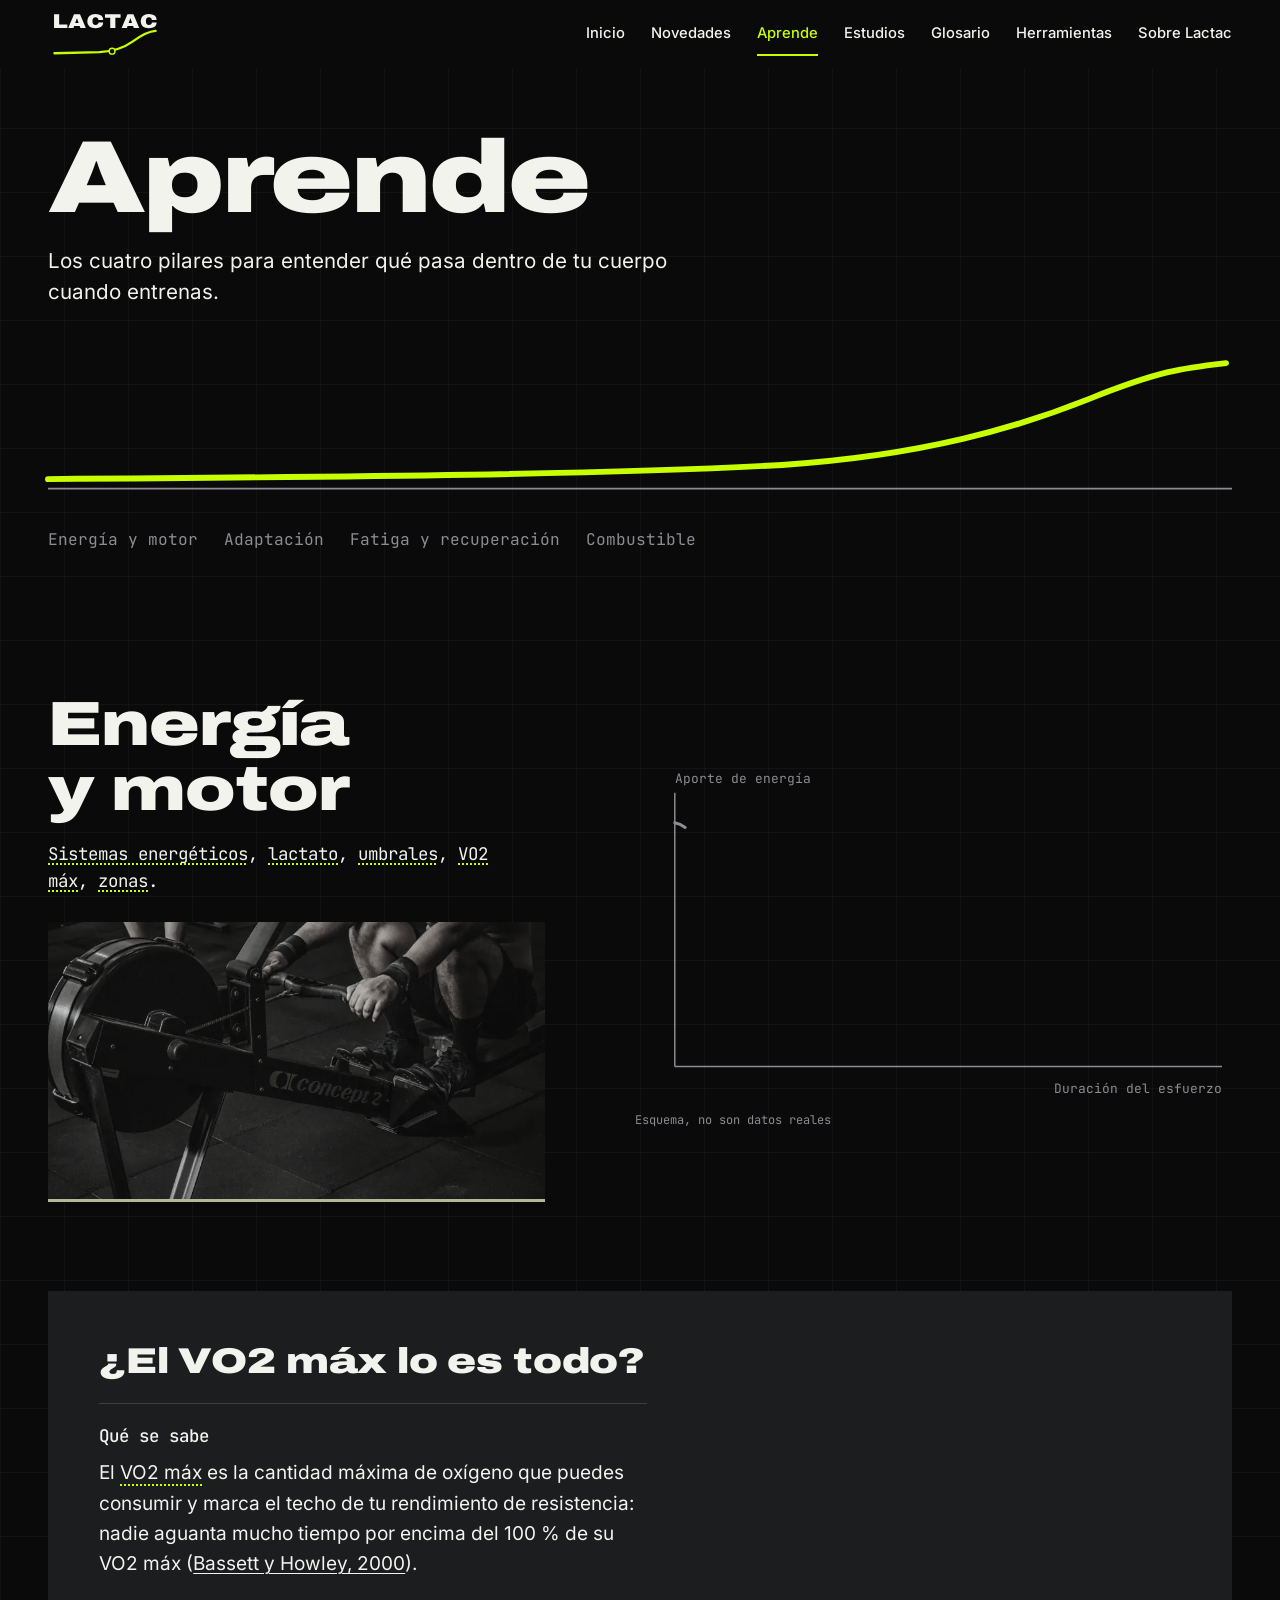
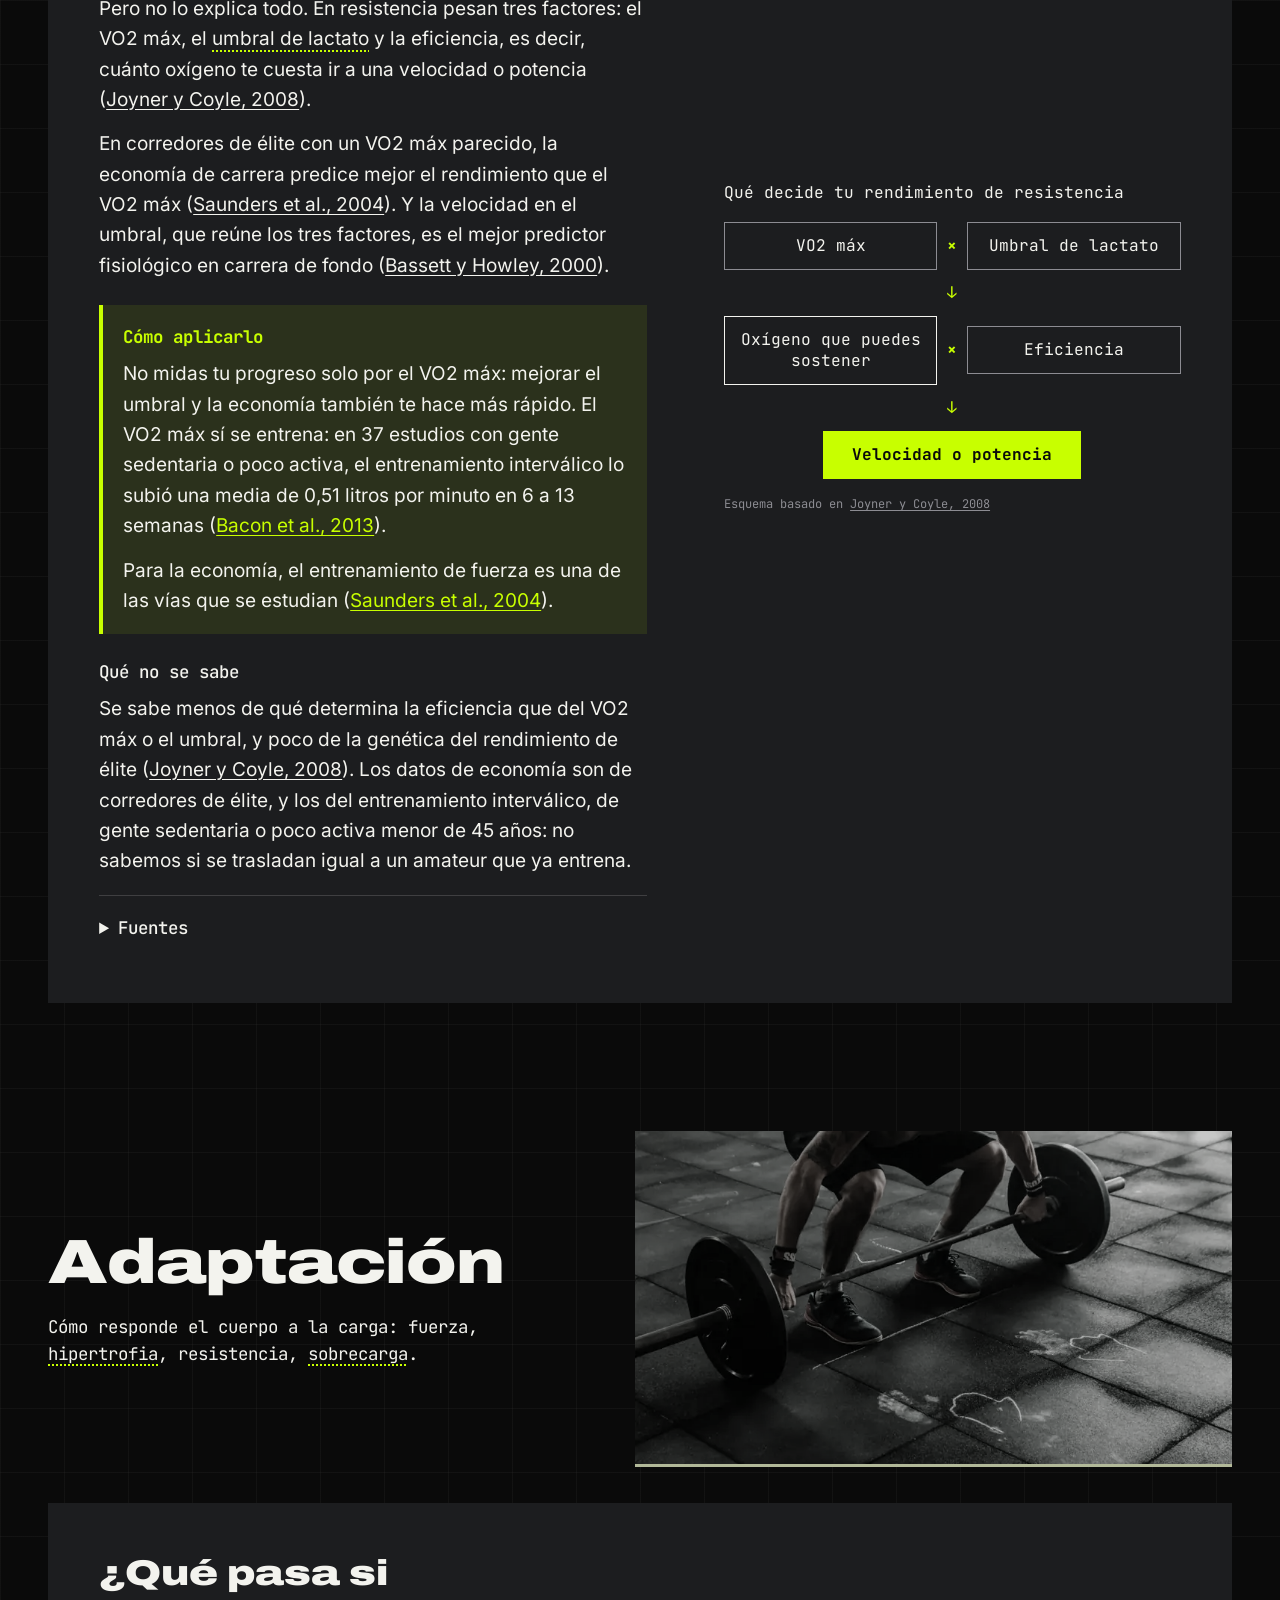
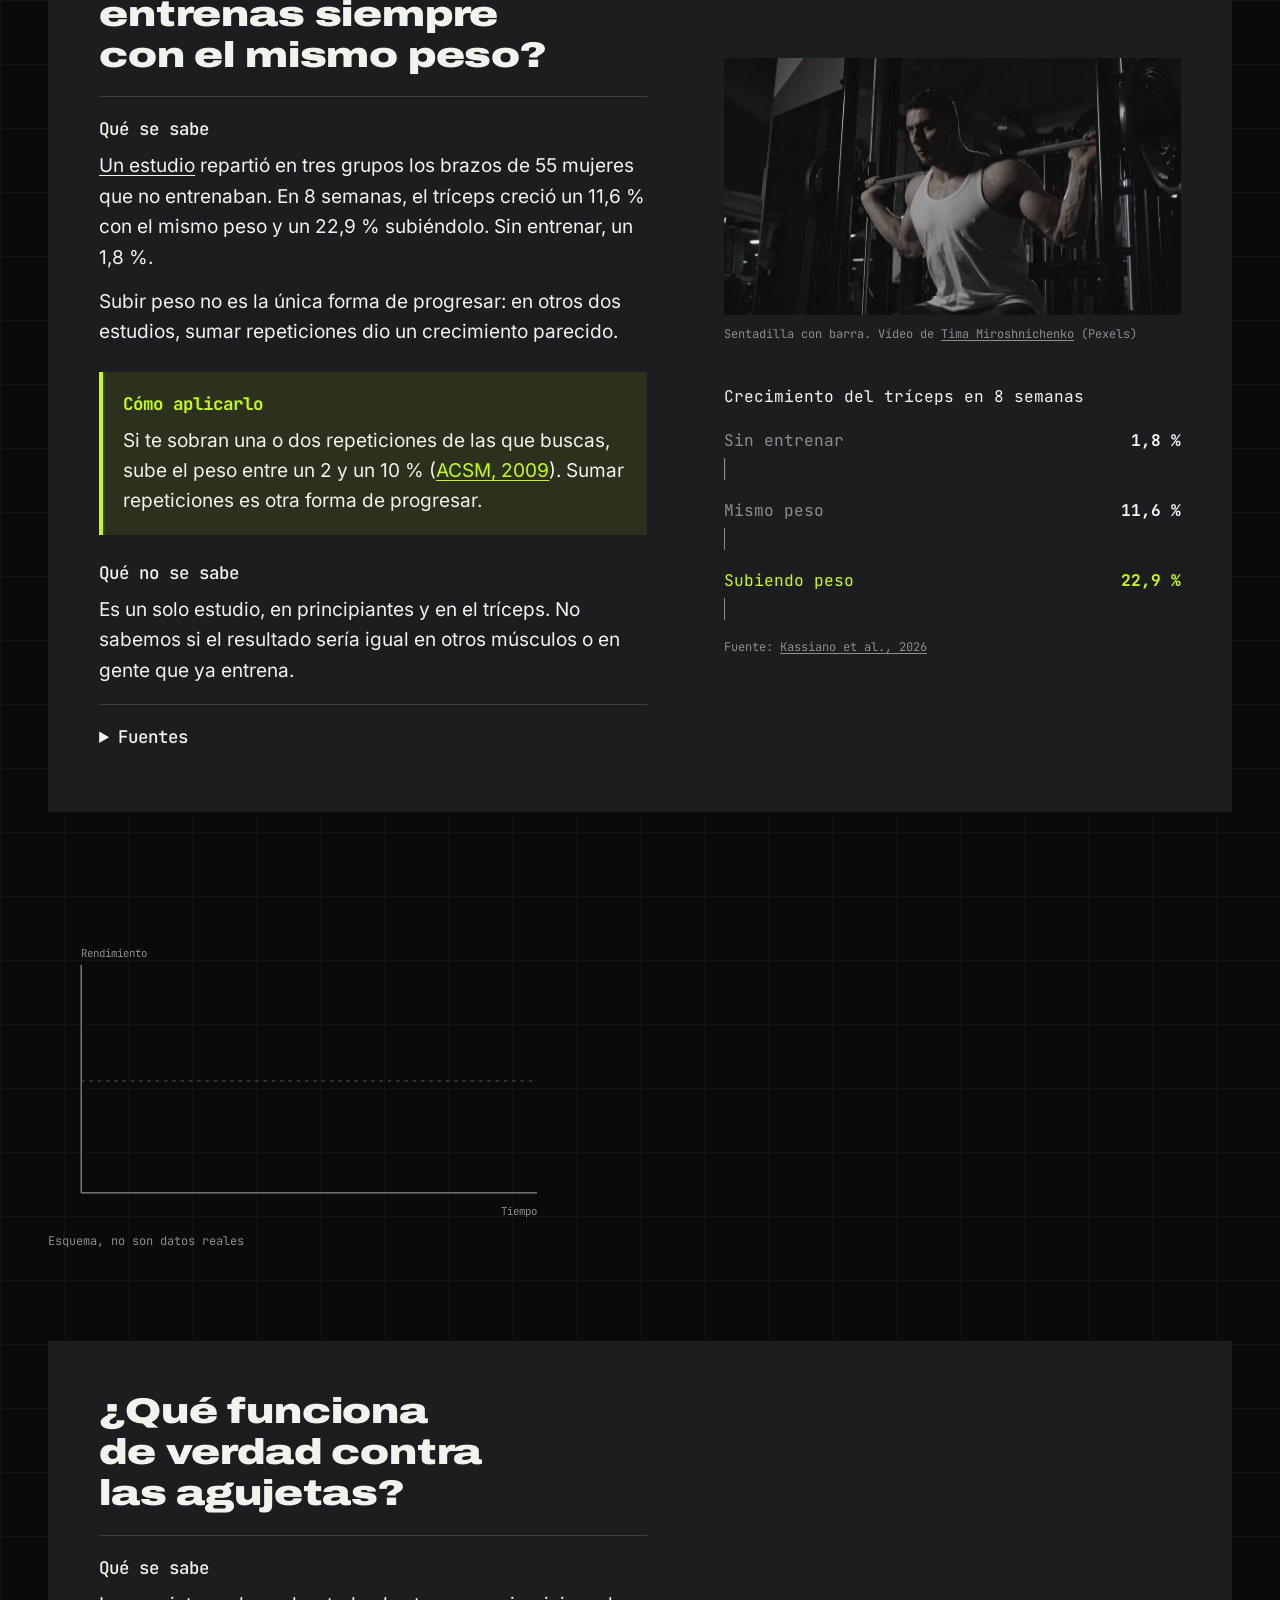
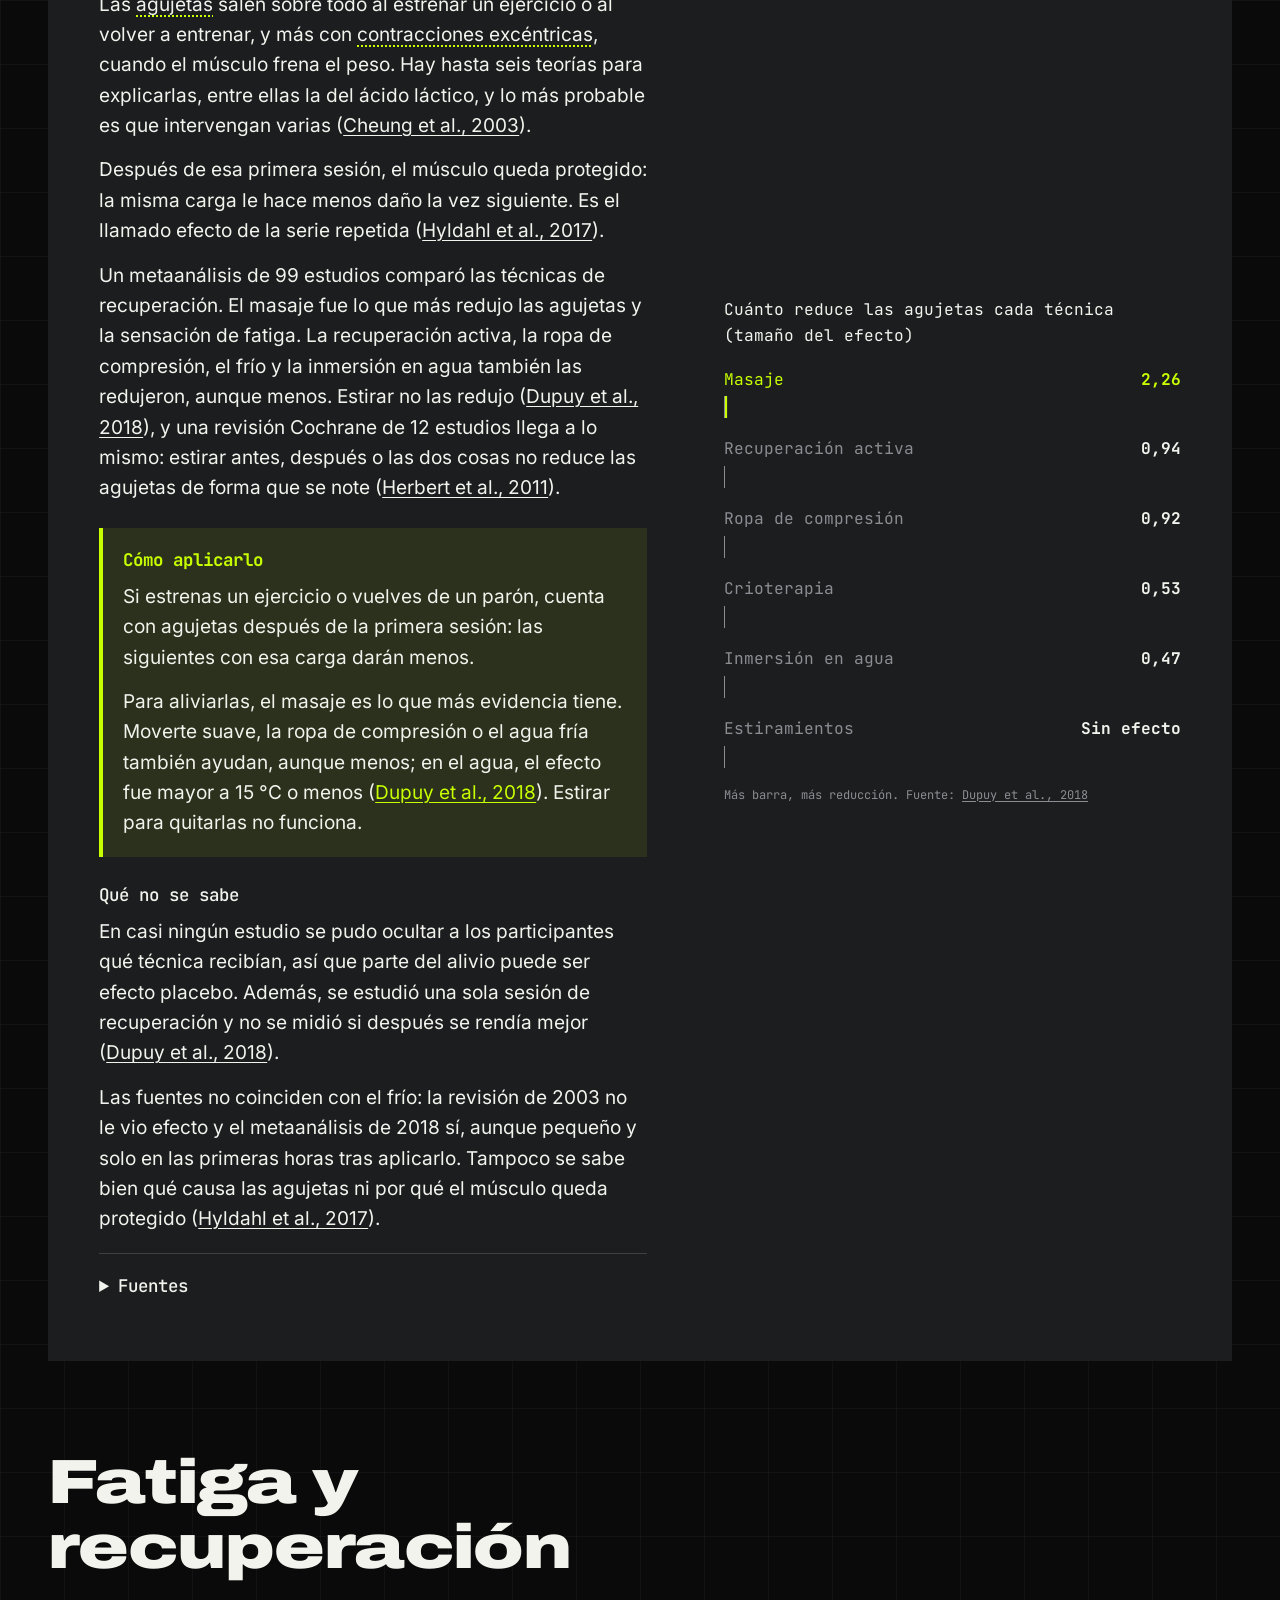
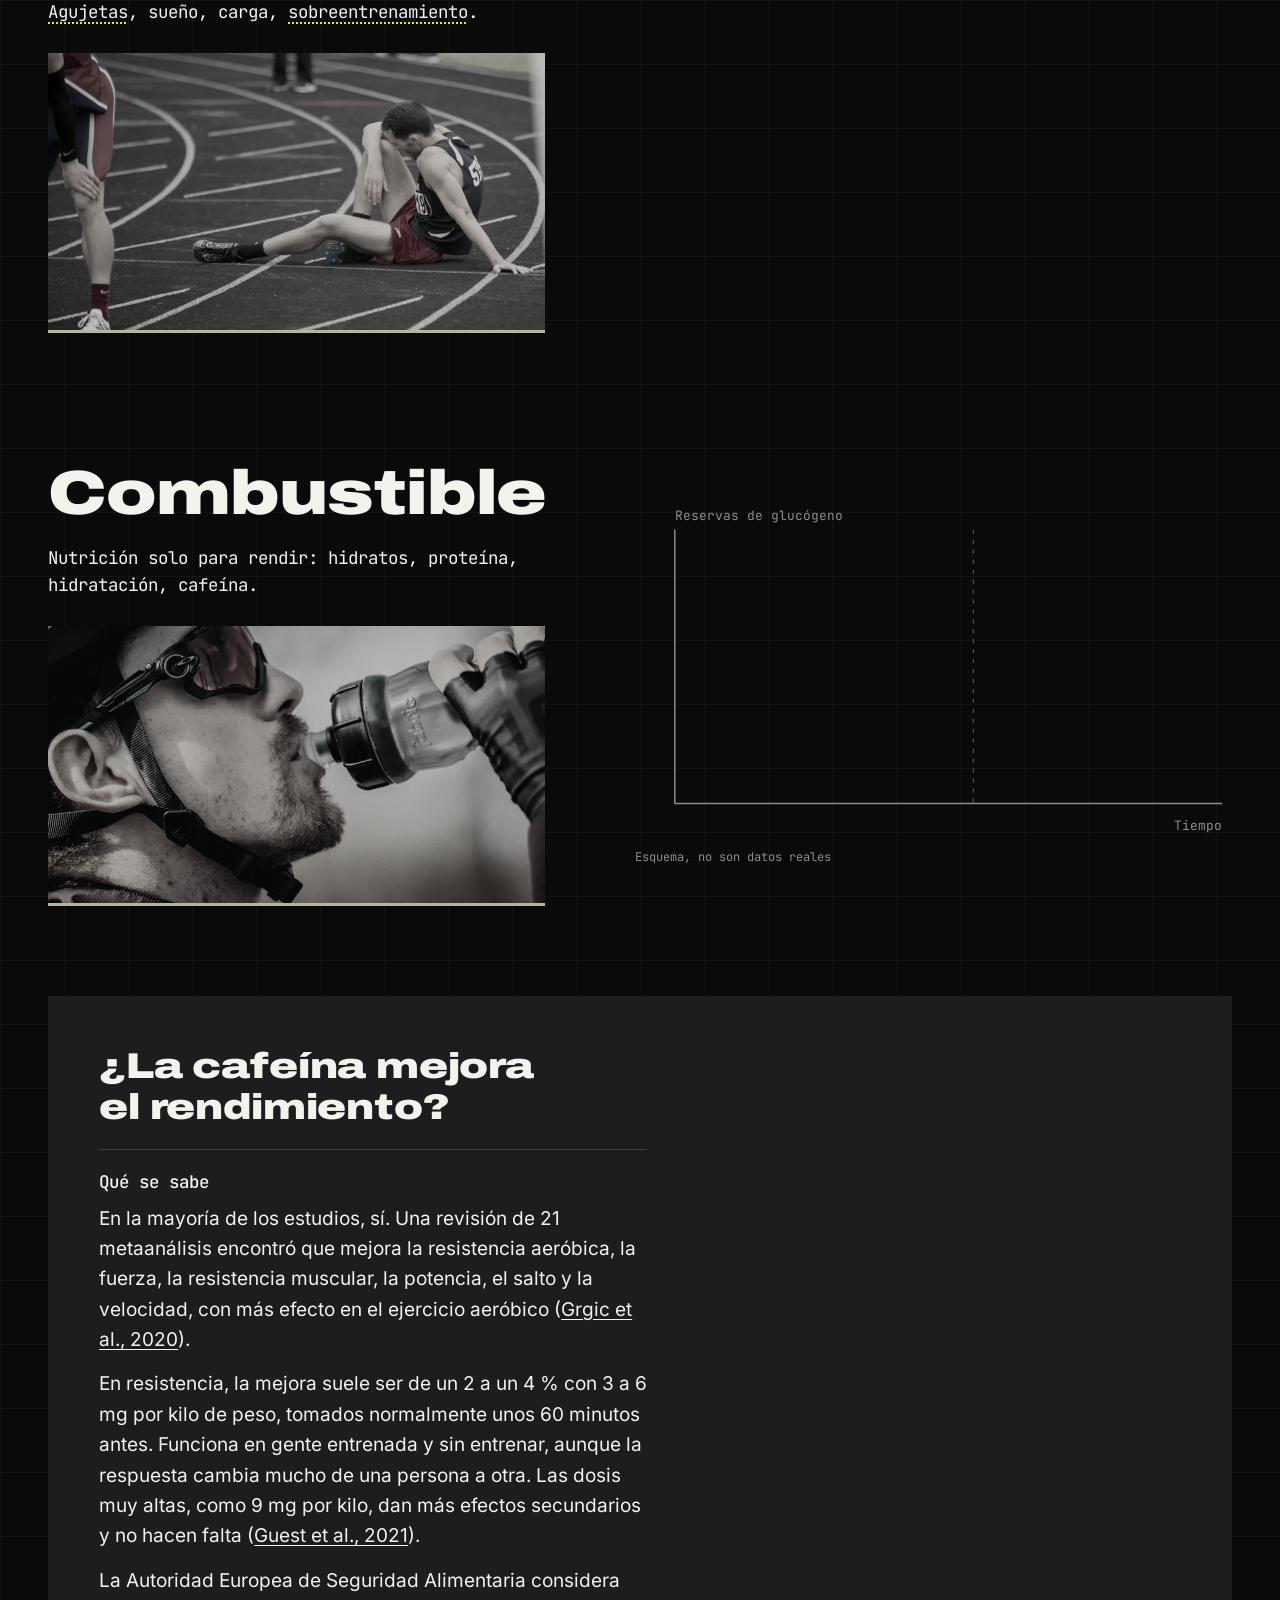
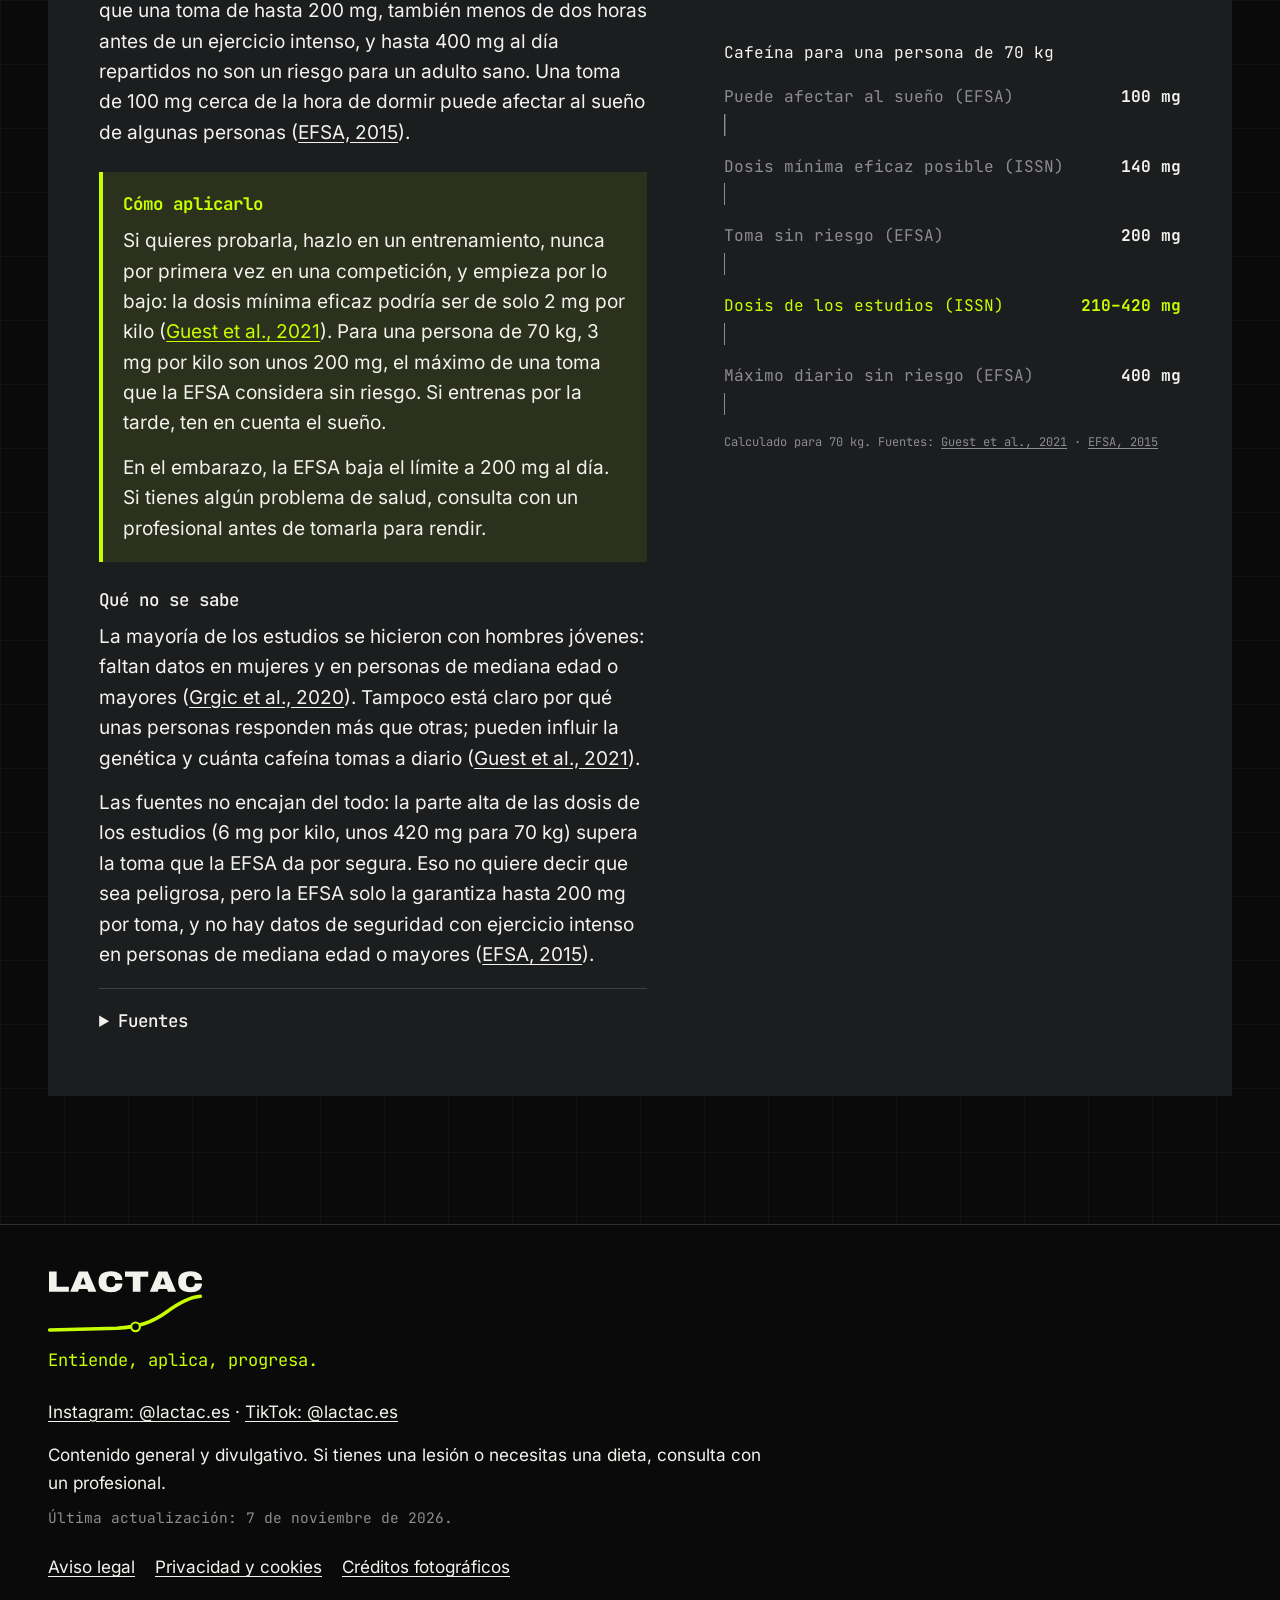
==== commit e9f46bf6: "Añade la página Novedades, la enlaza en el menú y renueva Lo último de la portada Co-Authored-By: Cl" ====
--- a/aprende.html
+++ b/aprende.html
@@ -9,7 +9,7 @@
   <link rel="icon" href="assets/logo/lactac-favicon.svg" type="image/svg+xml">
   <link rel="apple-touch-icon" href="assets/logo/lactac-favicon.png">
   <link rel="preload" as="font" type="font/woff2" href="assets/fonts/archivo-900-wdth125-latin.woff2" crossorigin>
-  <link rel="stylesheet" href="styles.css?v=20261107za">
+  <link rel="stylesheet" href="styles.css?v=20261107zb">
   <script>
     document.documentElement.classList.add("js");
     setTimeout(function () {
@@ -31,6 +31,7 @@
     <button class="nav-toggle" type="button" aria-expanded="false" aria-controls="menu" data-menu-toggle>Menú</button>
     <nav class="nav-links" id="menu" aria-label="Principal">
       <a href="index.html">Inicio</a>
+      <a href="novedades.html">Novedades</a>
       <a href="aprende.html" aria-current="page">Aprende</a>
       <a href="estudios.html">Estudios</a>
       <a href="glosario.html">Glosario</a>
--- a/styles.css
+++ b/styles.css
@@ -242,6 +242,18 @@
 /* Lo último en la portada y lista de estudios */
 .latest { padding-block: var(--gap-section) 0; }
 .latest h2 { margin-bottom: clamp(28px, 4vw, 48px); }
+/* Novedades (página y «Lo último» de la portada) */
+.news-day { padding-top: clamp(48px, 6vw, 88px); }
+.news-date { padding-bottom: 14px; border-bottom: 1px solid var(--line); font-family: var(--mono); font-size: .9rem; font-weight: 700; font-stretch: 100%; letter-spacing: 0; color: var(--gray); }
+.news-list { list-style: none; padding: 0; }
+.news-item { display: grid; grid-template-columns: minmax(0, 1fr); gap: 6px 32px; padding-block: 22px; border-bottom: 1px solid var(--line); }
+.news-tag { font-family: var(--mono); font-size: .8em; color: var(--lime); }
+.news-body h3 { margin-bottom: 8px; }
+.news-body h3 a { text-decoration: none; }
+.news-body p { max-width: 46em; }
+@media (hover: hover) { .news-body h3 a:hover { color: var(--lime); } }
+@media (min-width: 720px) { .news-item { grid-template-columns: minmax(0, 3fr) minmax(0, 9fr); } .news-tag { padding-top: .3em; } }
+.latest .news-list { border-top: 1px solid var(--line); }
 .study-group { padding-top: clamp(48px, 6vw, 88px); }
 .study-group h2 { margin-bottom: clamp(20px, 3vw, 36px); }
 .study-grid { display: grid; gap: 16px; grid-template-columns: repeat(auto-fit, minmax(min(100%, 520px), 1fr)); align-items: start; }
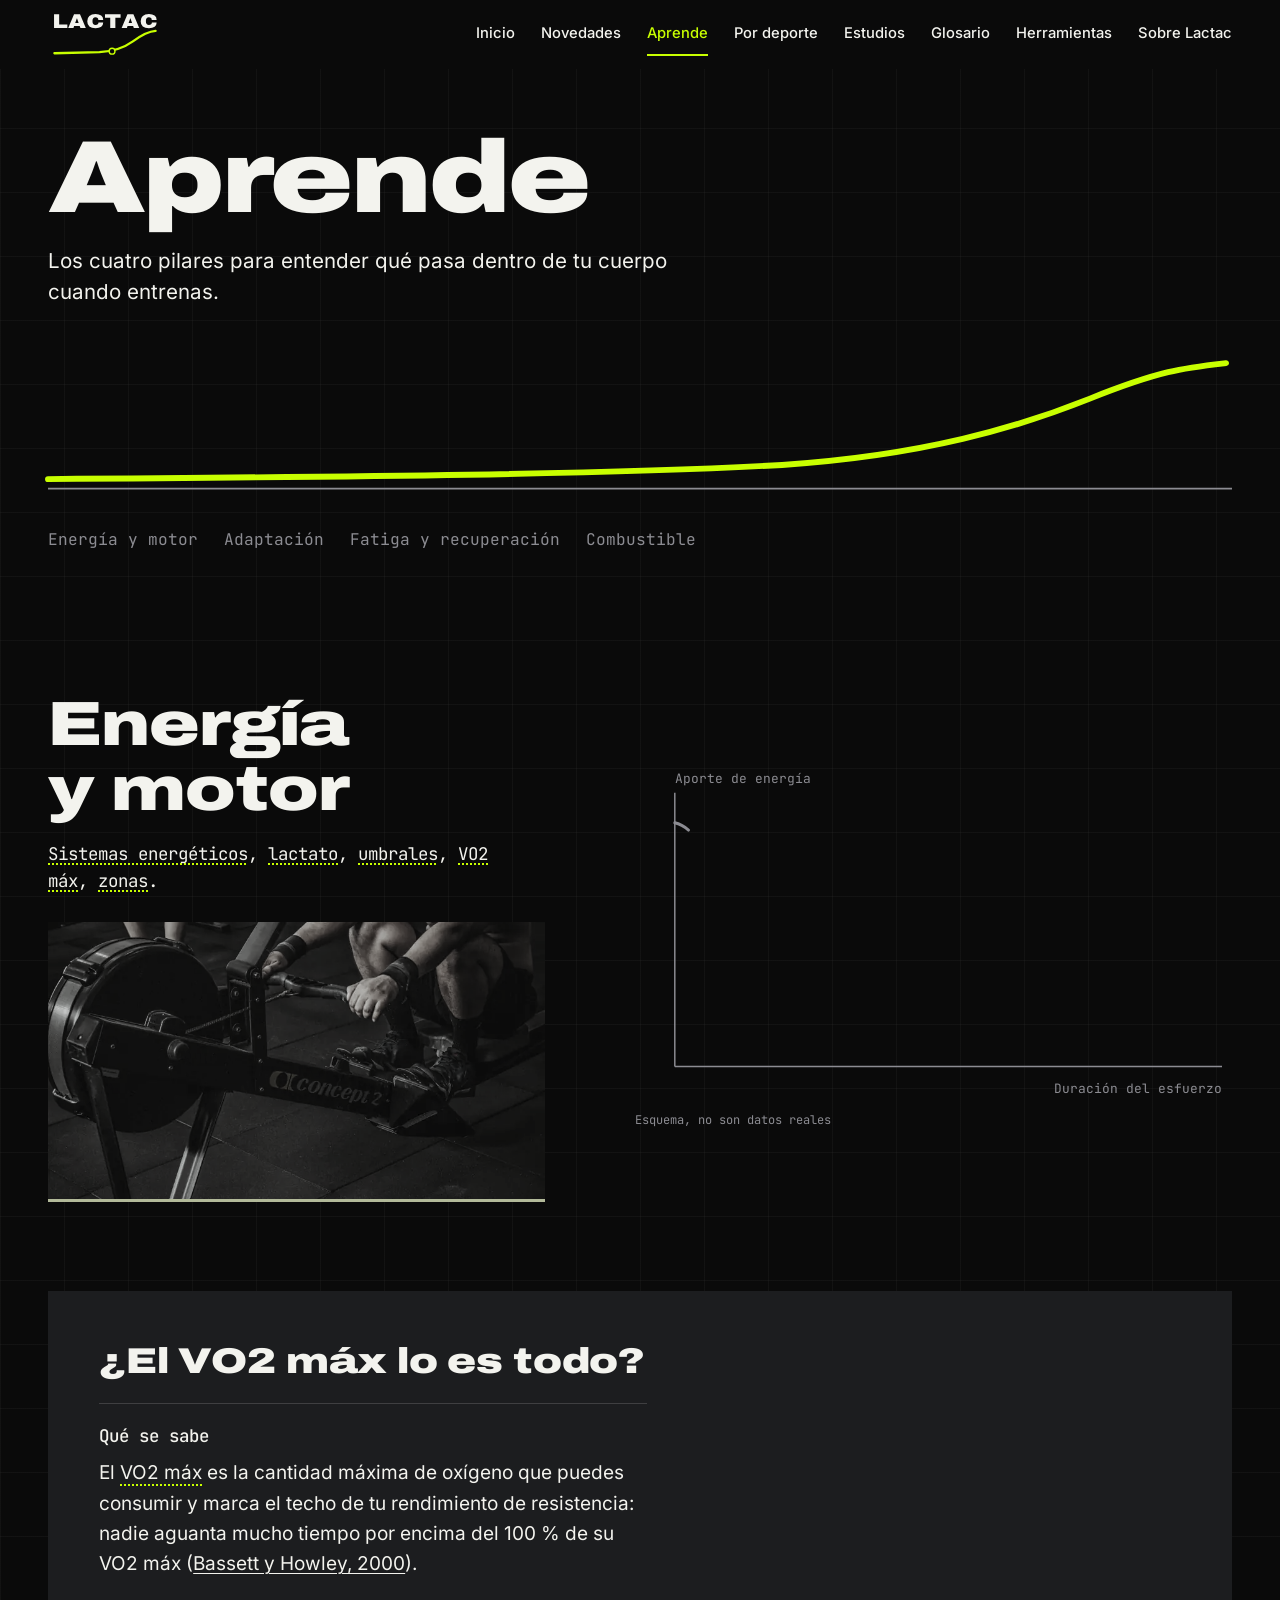
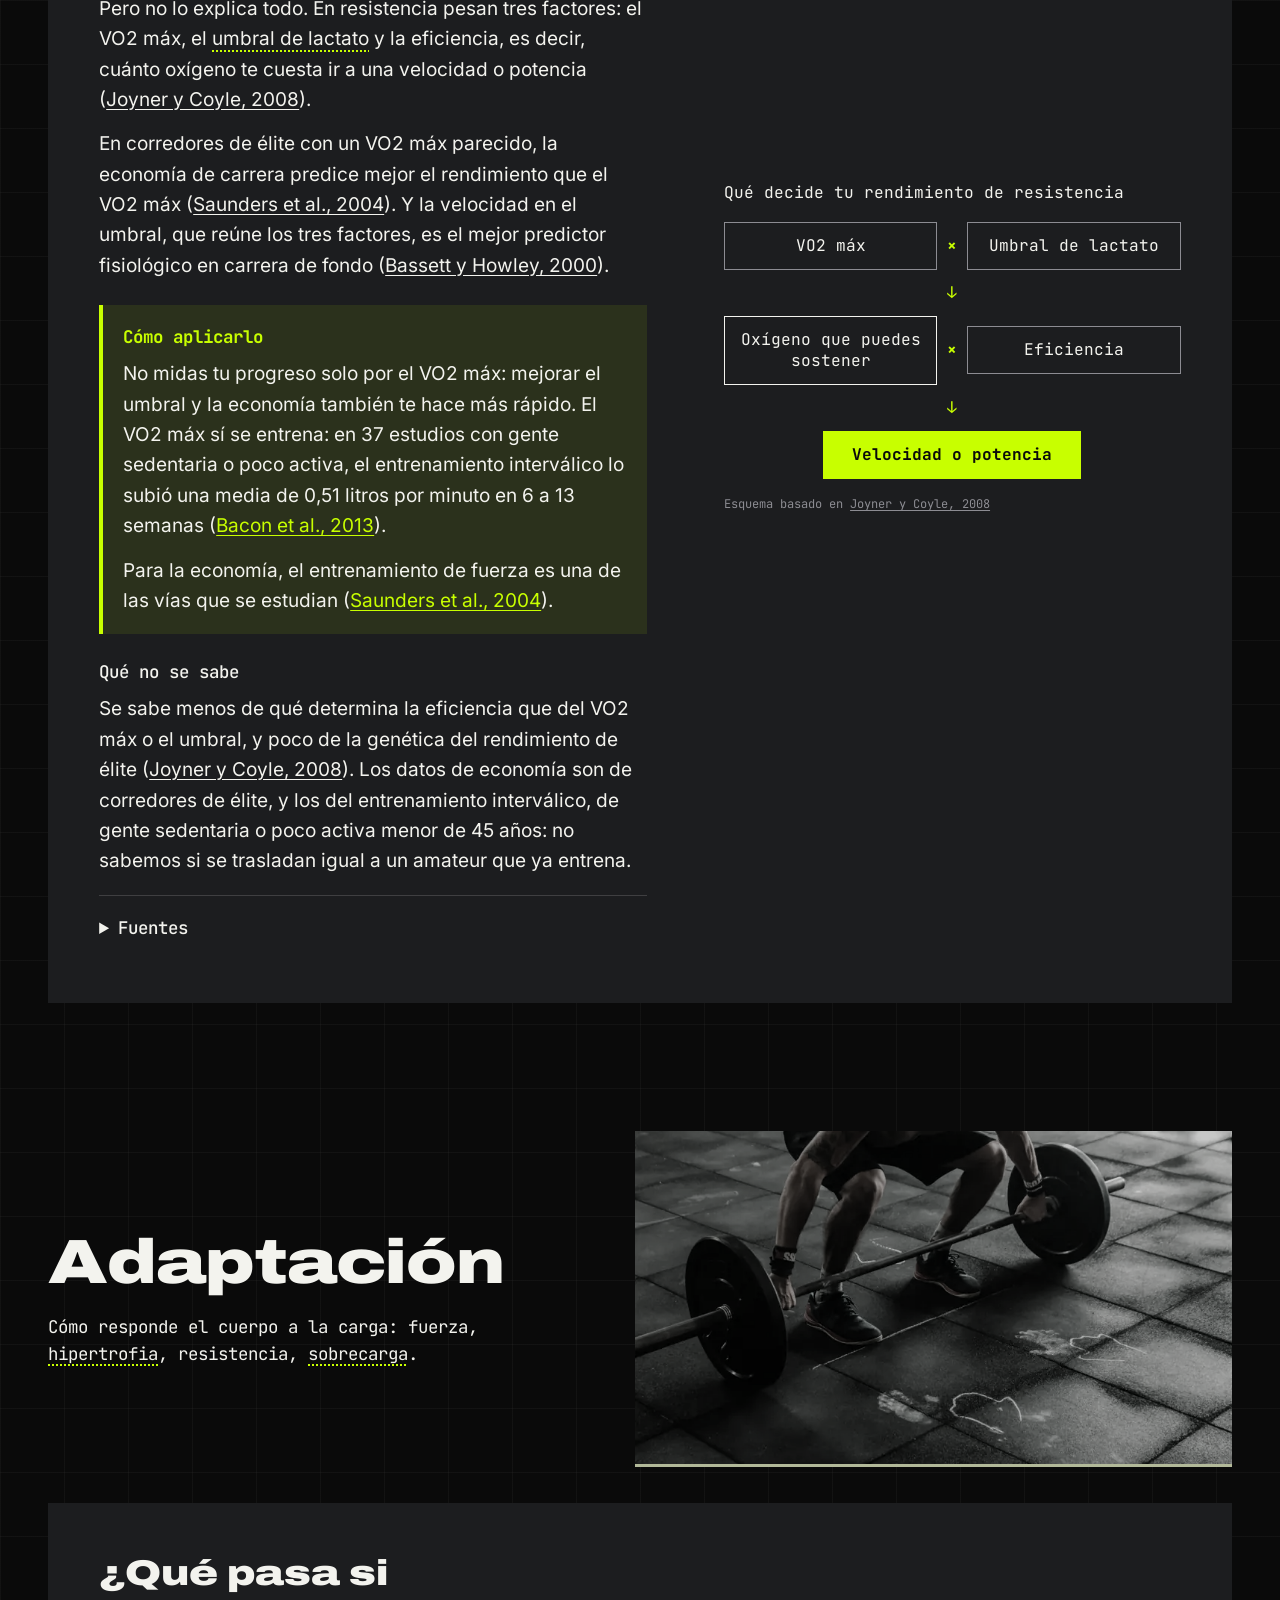
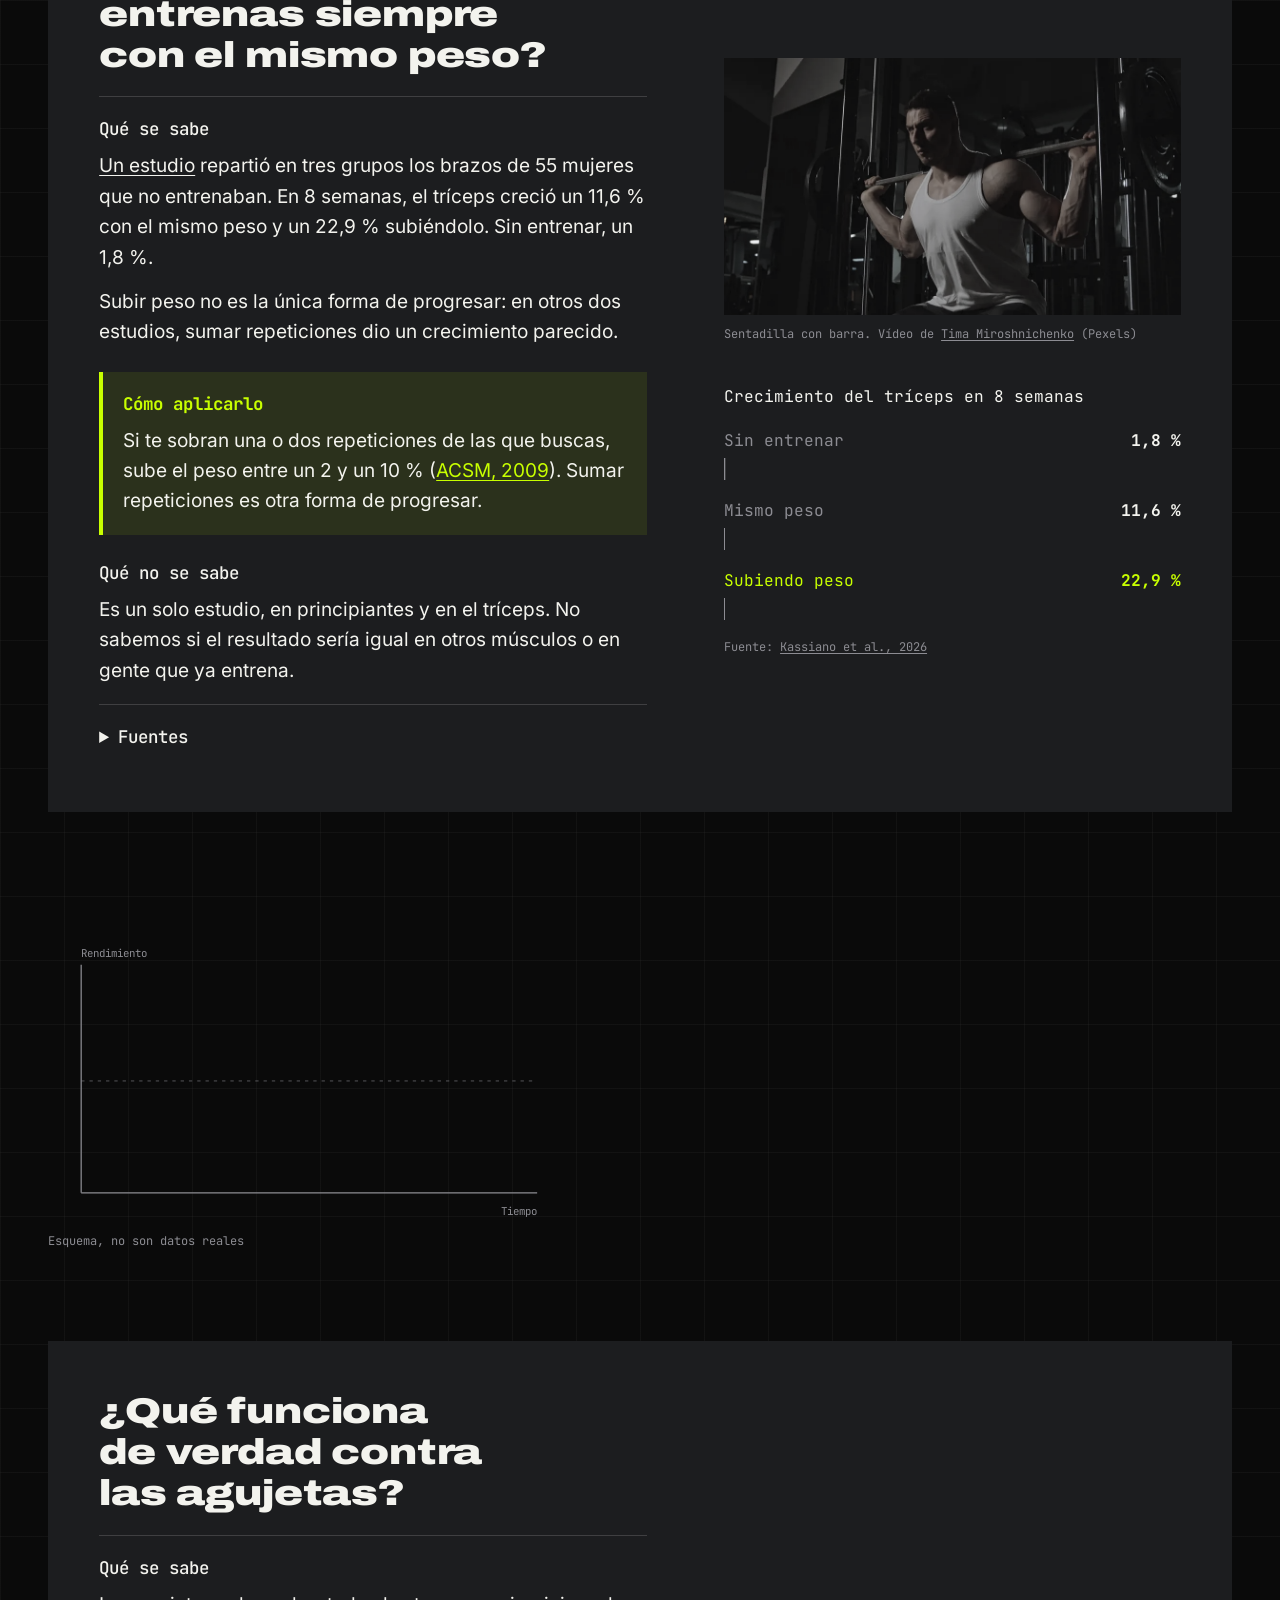
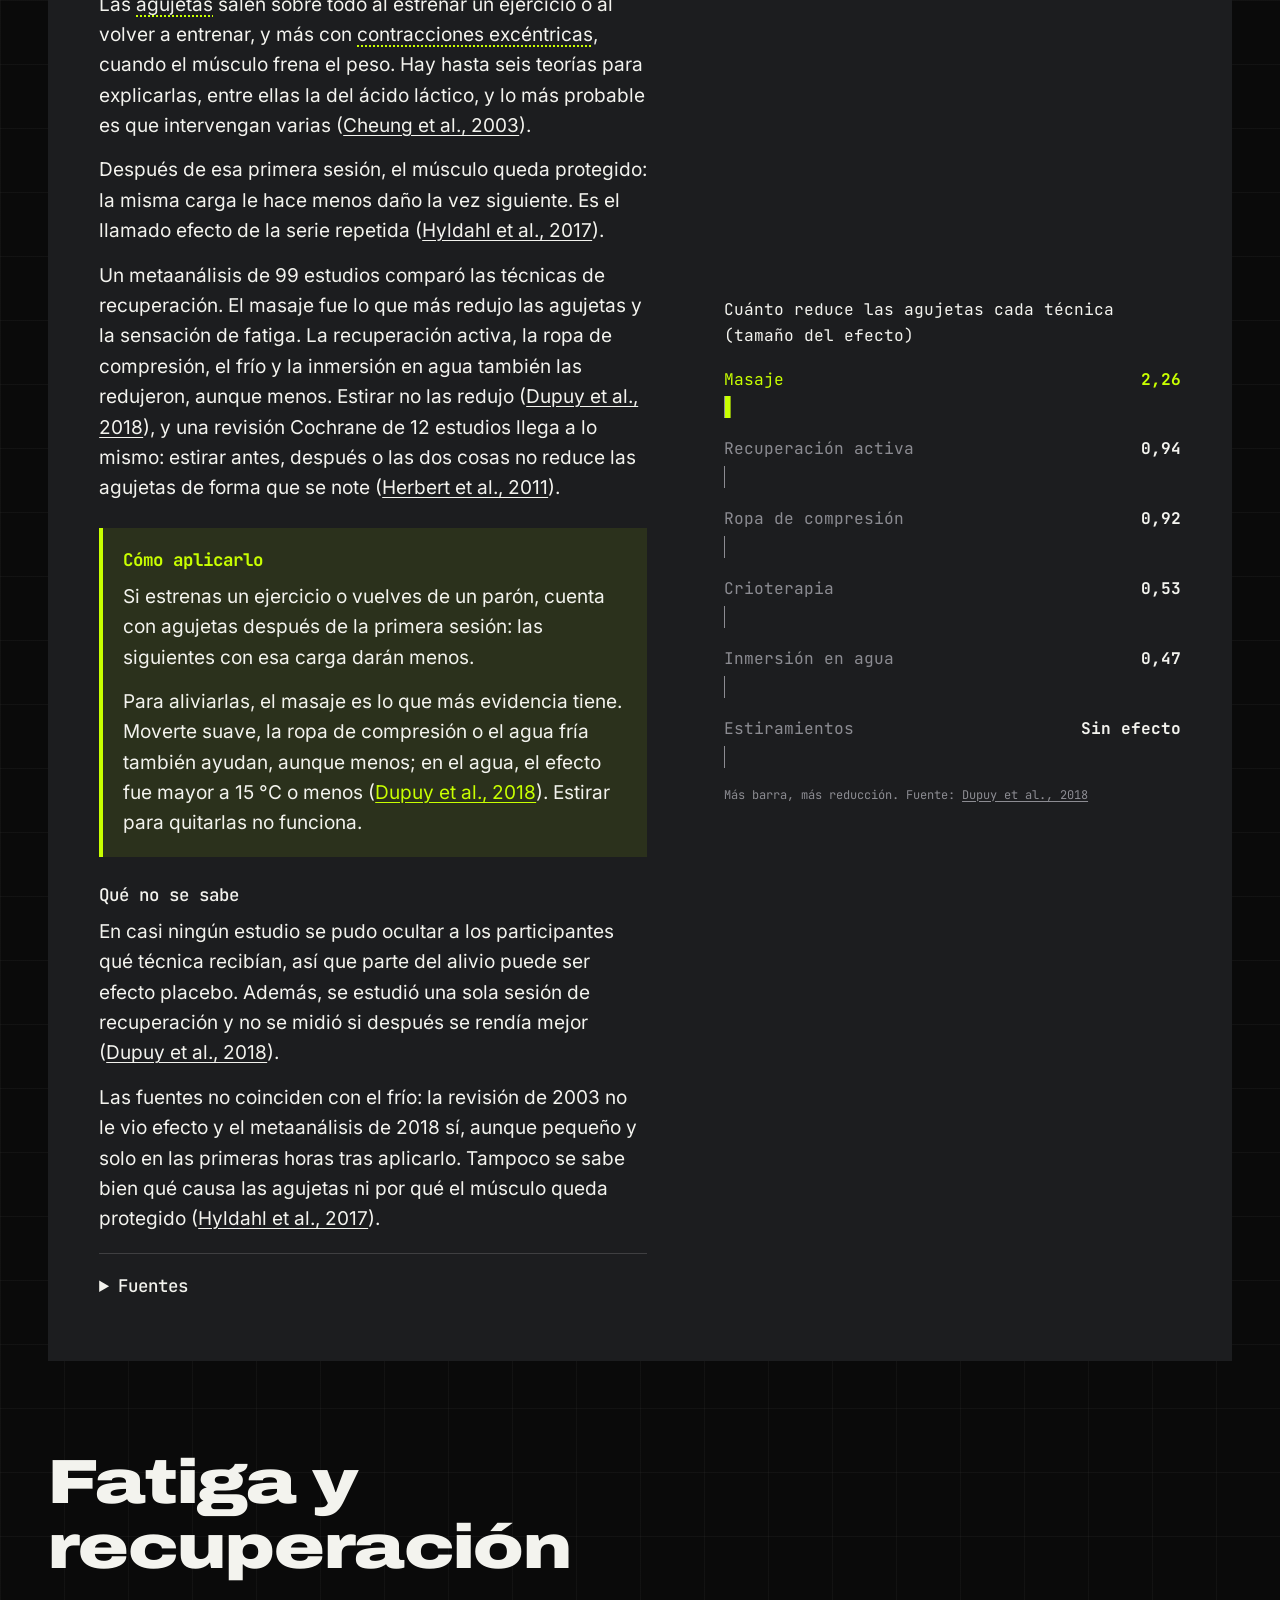
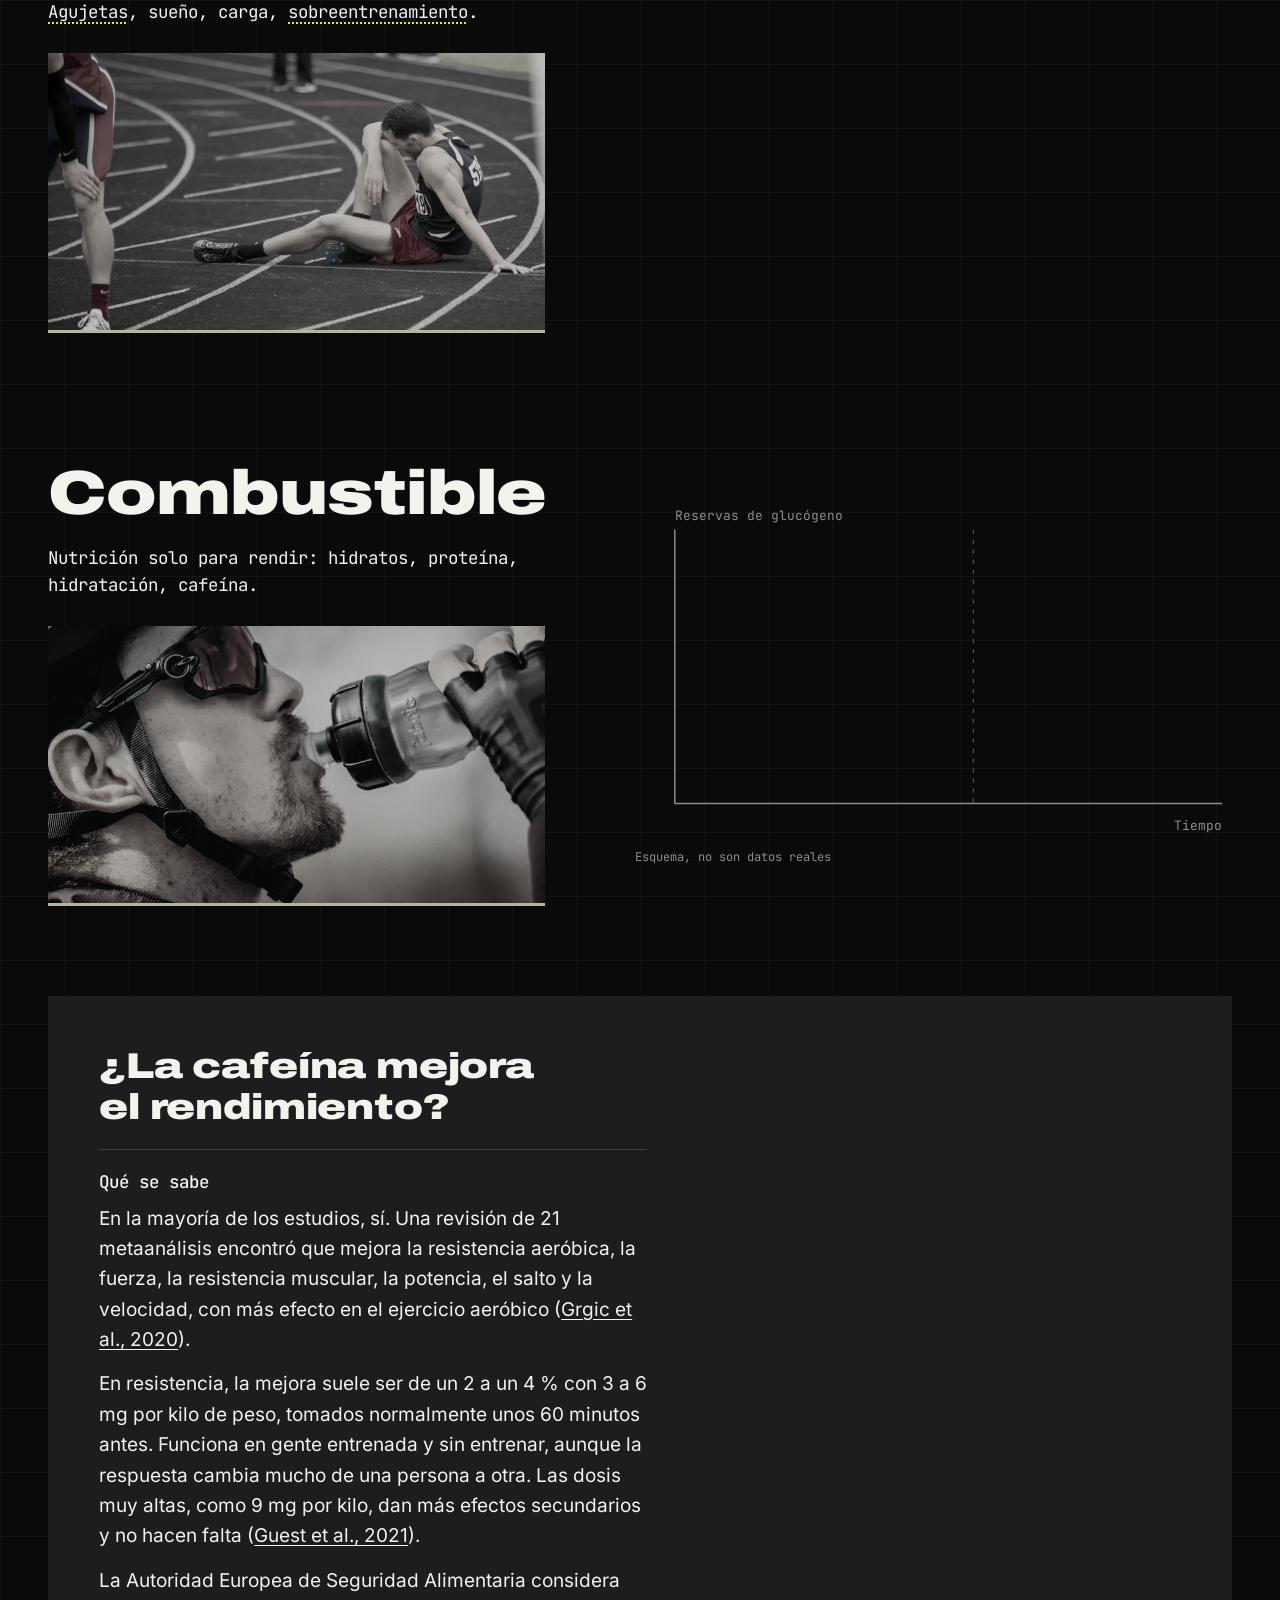
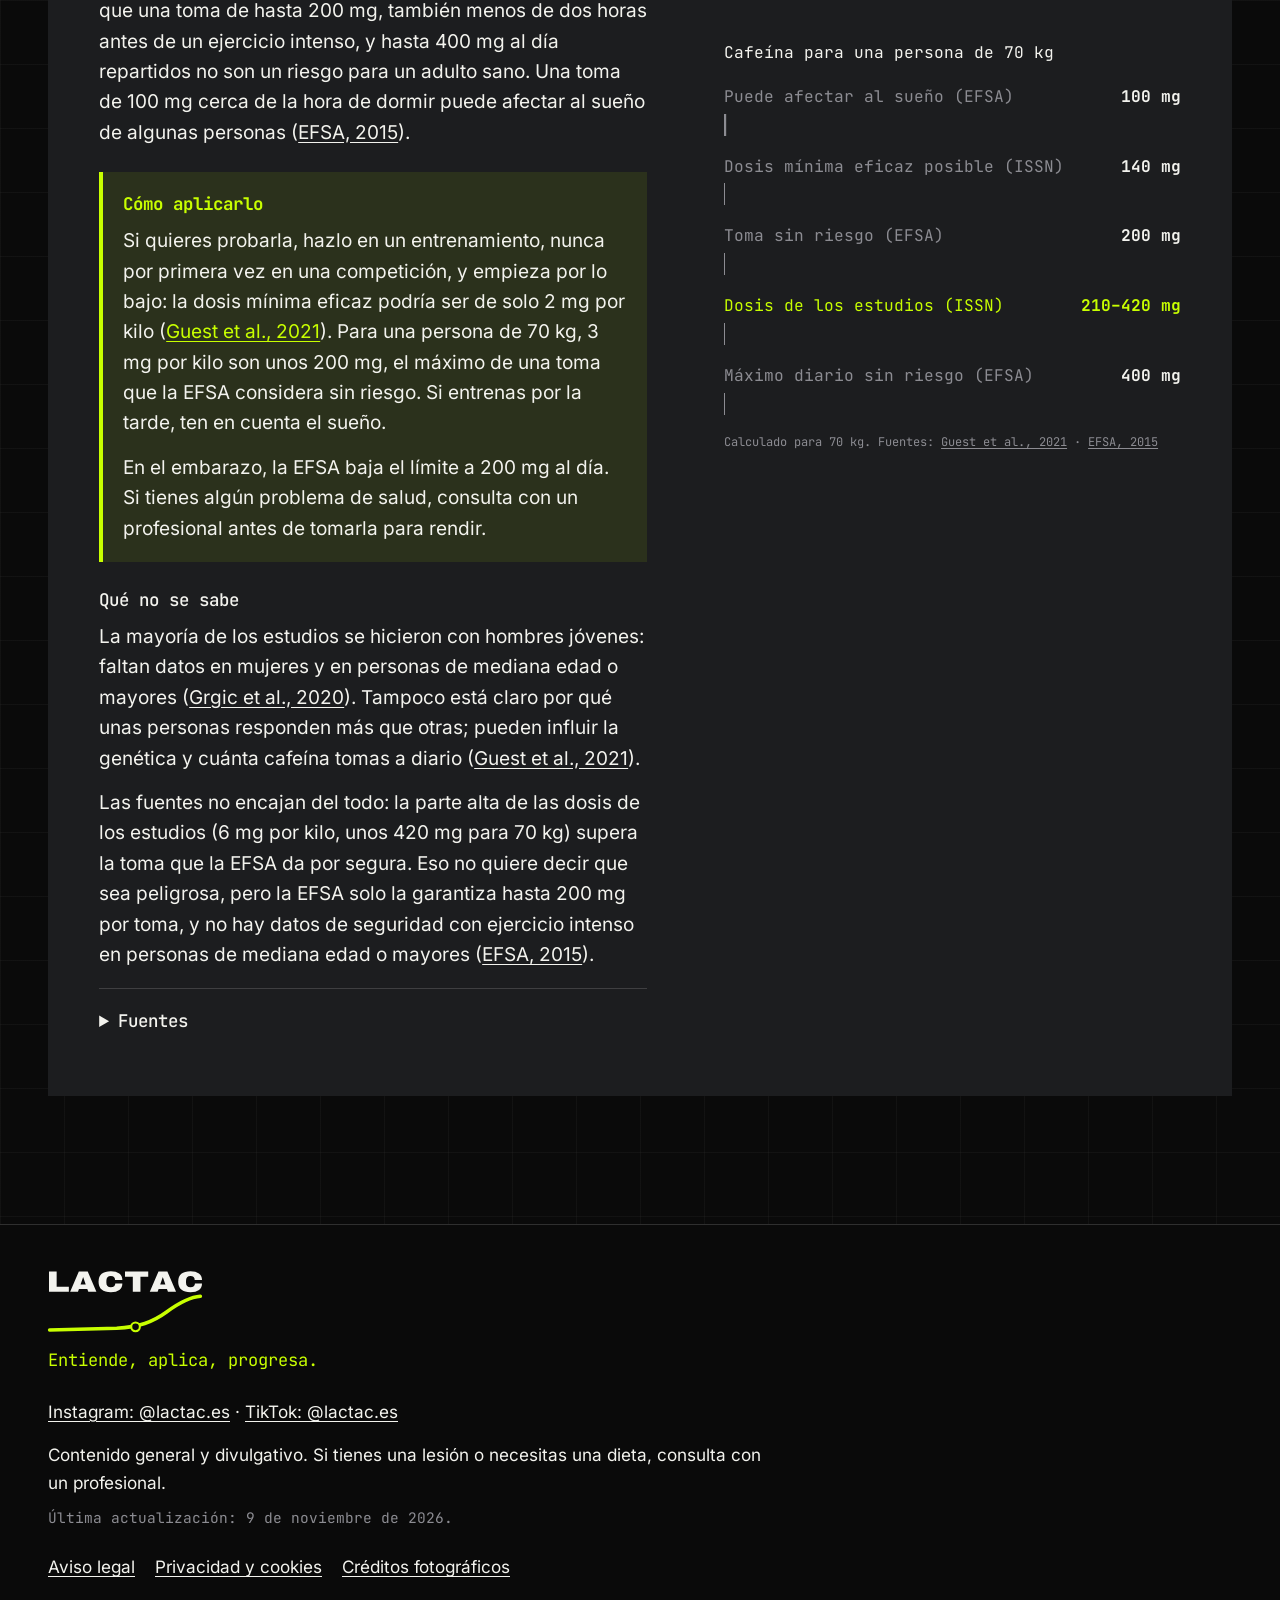
==== commit dae47589: "Añade la sección Por deporte con running y fuerza Co-Authored-By: Claude Opus 5.5 <noreply@anthropic" ====
--- a/aprende.html
+++ b/aprende.html
@@ -9,7 +9,7 @@
   <link rel="icon" href="assets/logo/lactac-favicon.svg" type="image/svg+xml">
   <link rel="apple-touch-icon" href="assets/logo/lactac-favicon.png">
   <link rel="preload" as="font" type="font/woff2" href="assets/fonts/archivo-900-wdth125-latin.woff2" crossorigin>
-  <link rel="stylesheet" href="styles.css?v=20261107zb">
+  <link rel="stylesheet" href="styles.css?v=20261109a">
   <script>
     document.documentElement.classList.add("js");
     setTimeout(function () {
@@ -33,6 +33,7 @@
       <a href="index.html">Inicio</a>
       <a href="novedades.html">Novedades</a>
       <a href="aprende.html" aria-current="page">Aprende</a>
+      <a href="por-deporte.html">Por deporte</a>
       <a href="estudios.html">Estudios</a>
       <a href="glosario.html">Glosario</a>
       <a href="herramientas.html">Herramientas</a>
@@ -353,7 +354,7 @@
       <p class="footer-tagline">Entiende, aplica, progresa.</p>
       <p class="footer-ig"><a href="https://www.instagram.com/lactac.es/">Instagram: @lactac.es</a> · <a href="https://www.tiktok.com/@lactac.es">TikTok: @lactac.es</a></p>
       <p>Contenido general y divulgativo. Si tienes una lesión o necesitas una dieta, consulta con un profesional.</p>
-      <p class="footer-updated">Última actualización: 7 de noviembre de 2026.</p>
+      <p class="footer-updated">Última actualización: 9 de noviembre de 2026.</p>
       <p class="footer-credits">
         <a href="aviso-legal.html">Aviso legal</a>
         <a href="privacidad.html">Privacidad y cookies</a>
--- a/styles.css
+++ b/styles.css
@@ -304,6 +304,10 @@
 
 /* Ficha dentro de un pilar con gráfica */
 .pillar > .ficha { grid-column: 1 / -1; }
+
+/* Por deporte */
+.sport > * { grid-column: 1 / -1; }
+.sport-more .ficha-meta { margin-bottom: 14px; }
 
 /* Esquema de flujo (sin datos) */
 .flow { min-width: 0; display: grid; gap: 10px; align-self: center; justify-items: center; font-family: var(--mono); font-size: .85em; }
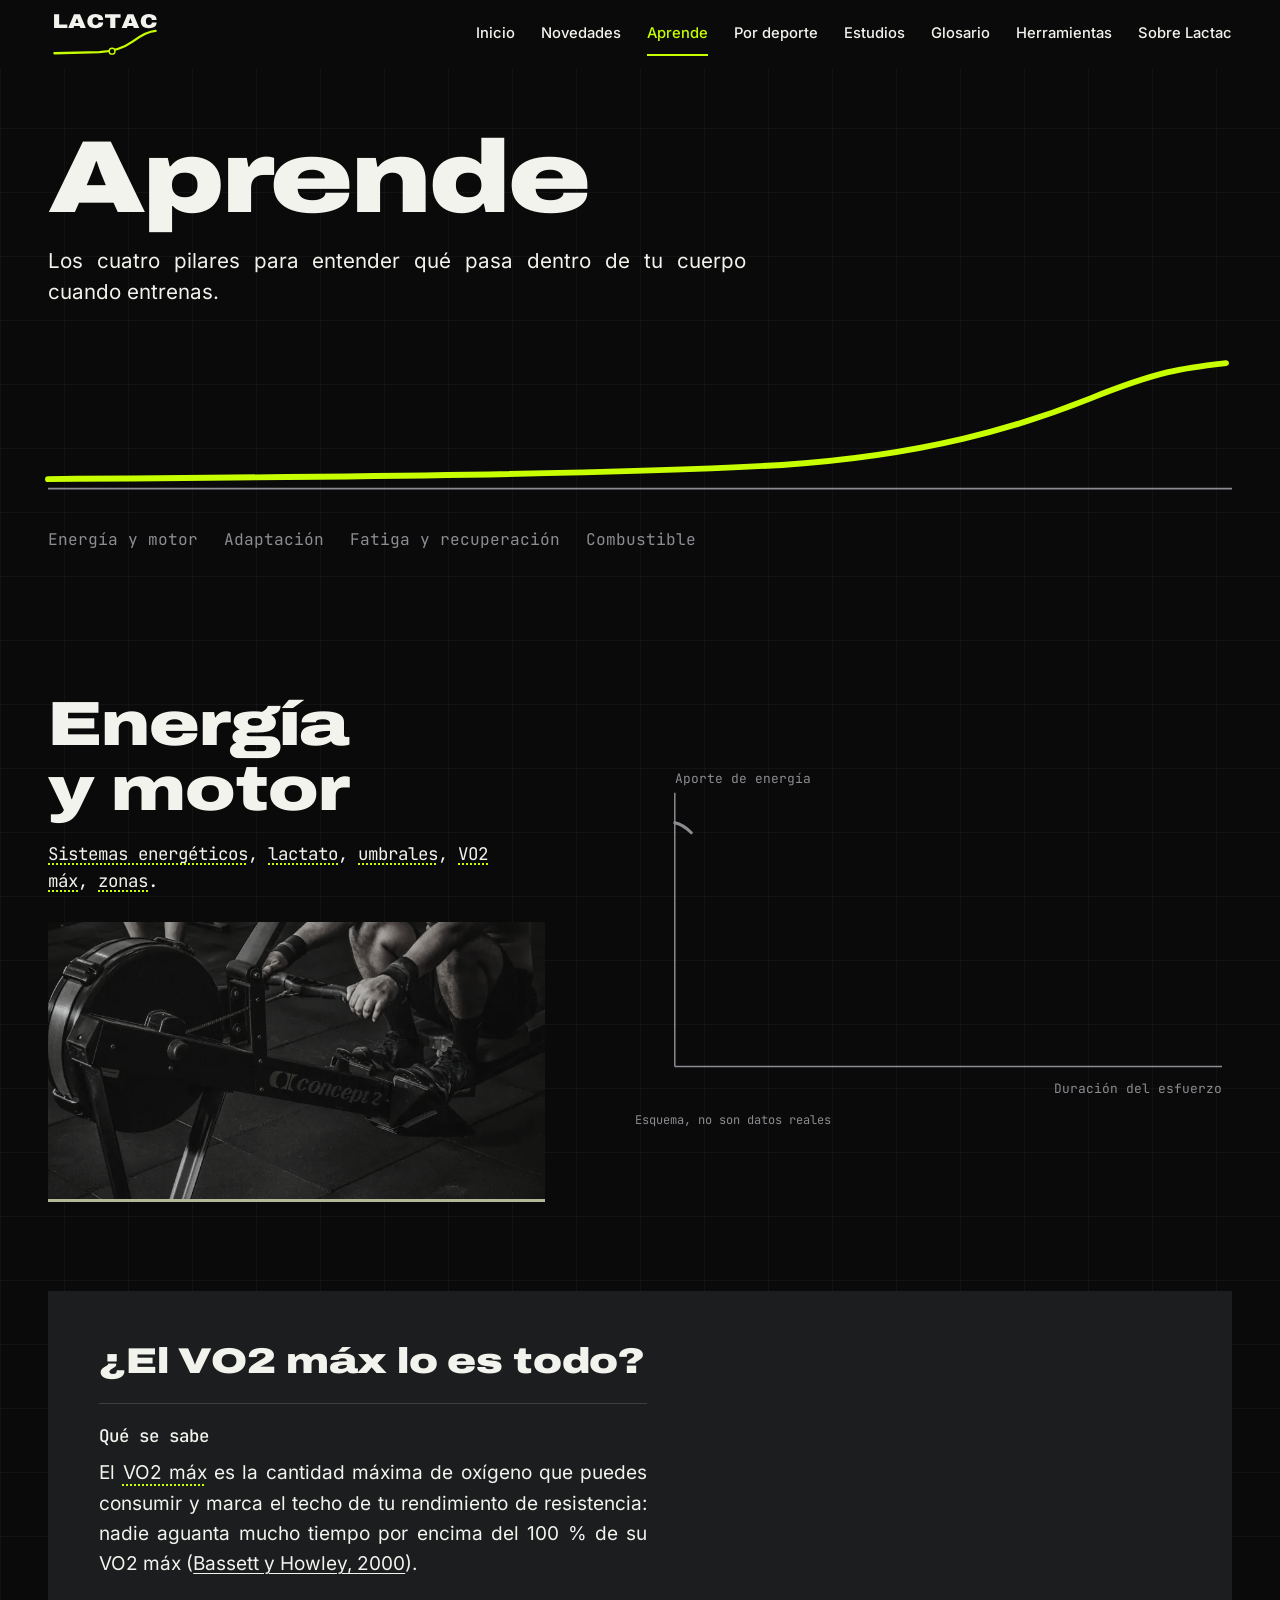
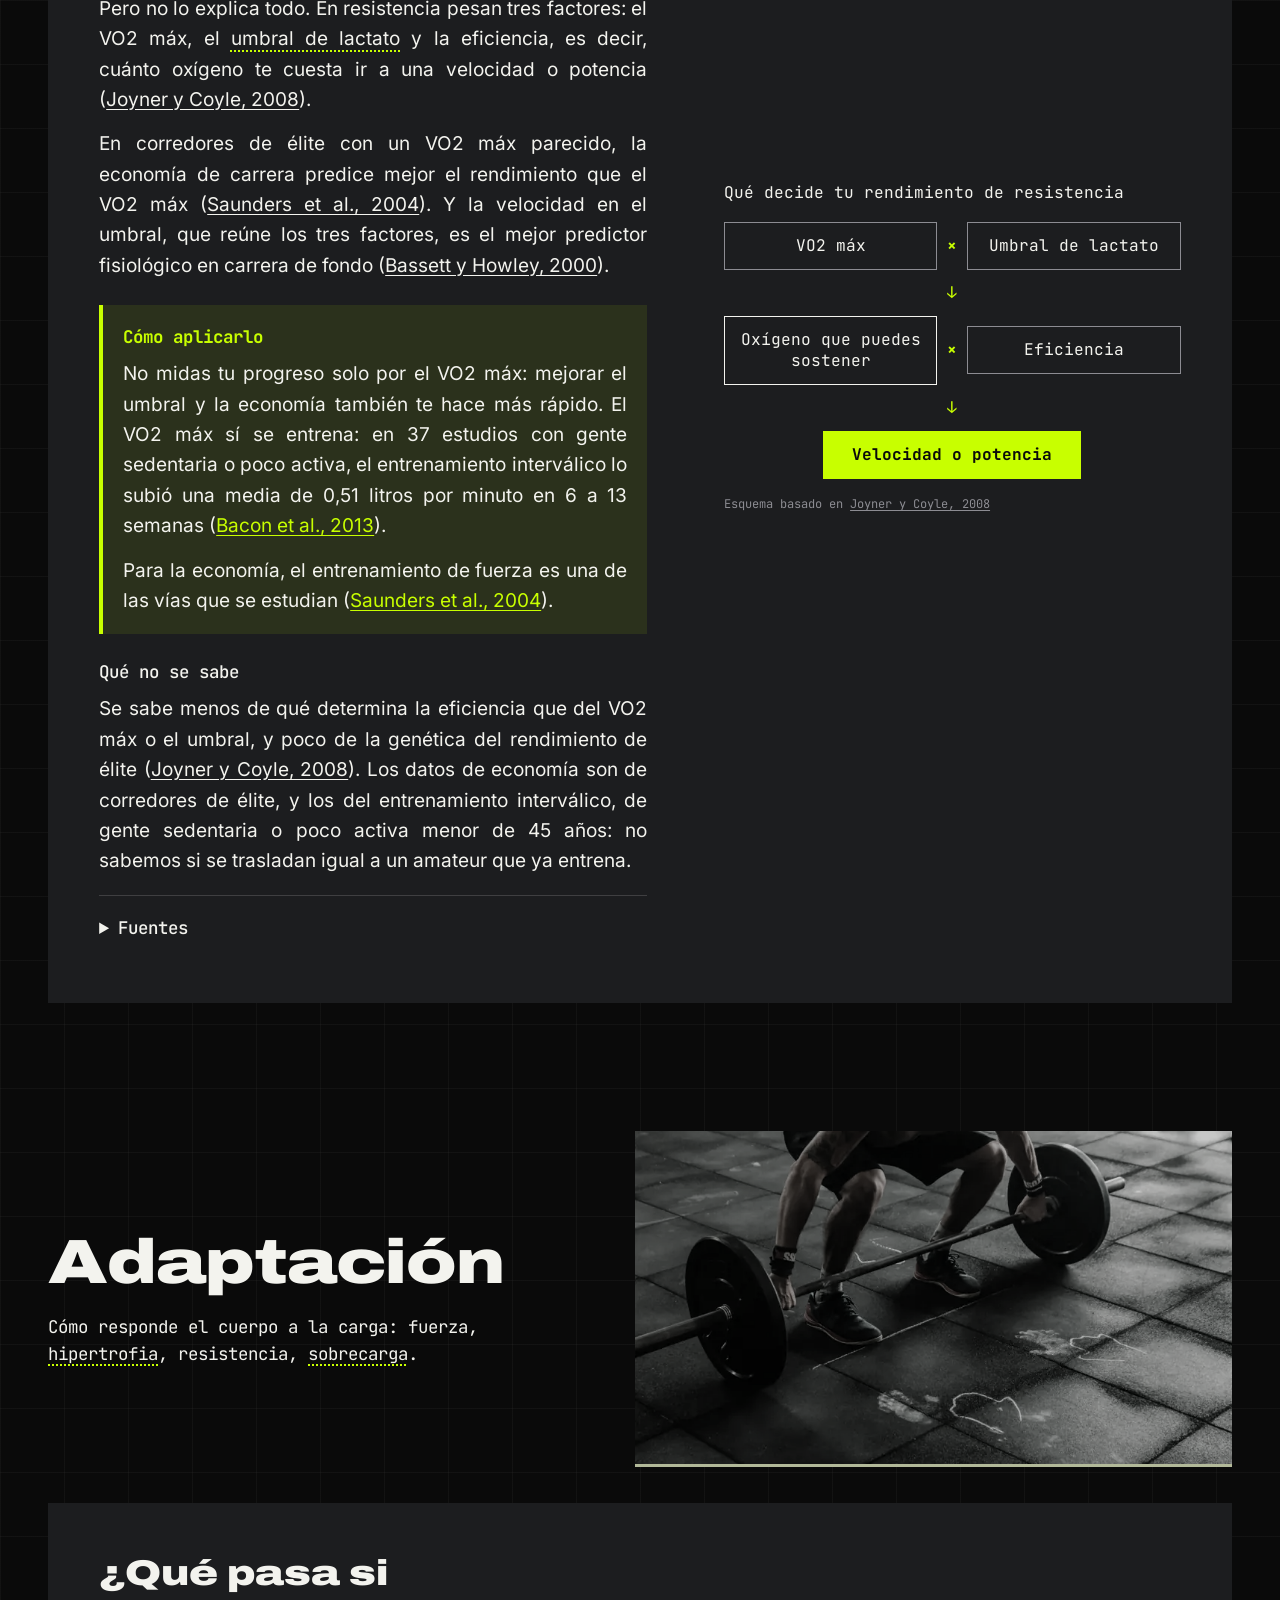
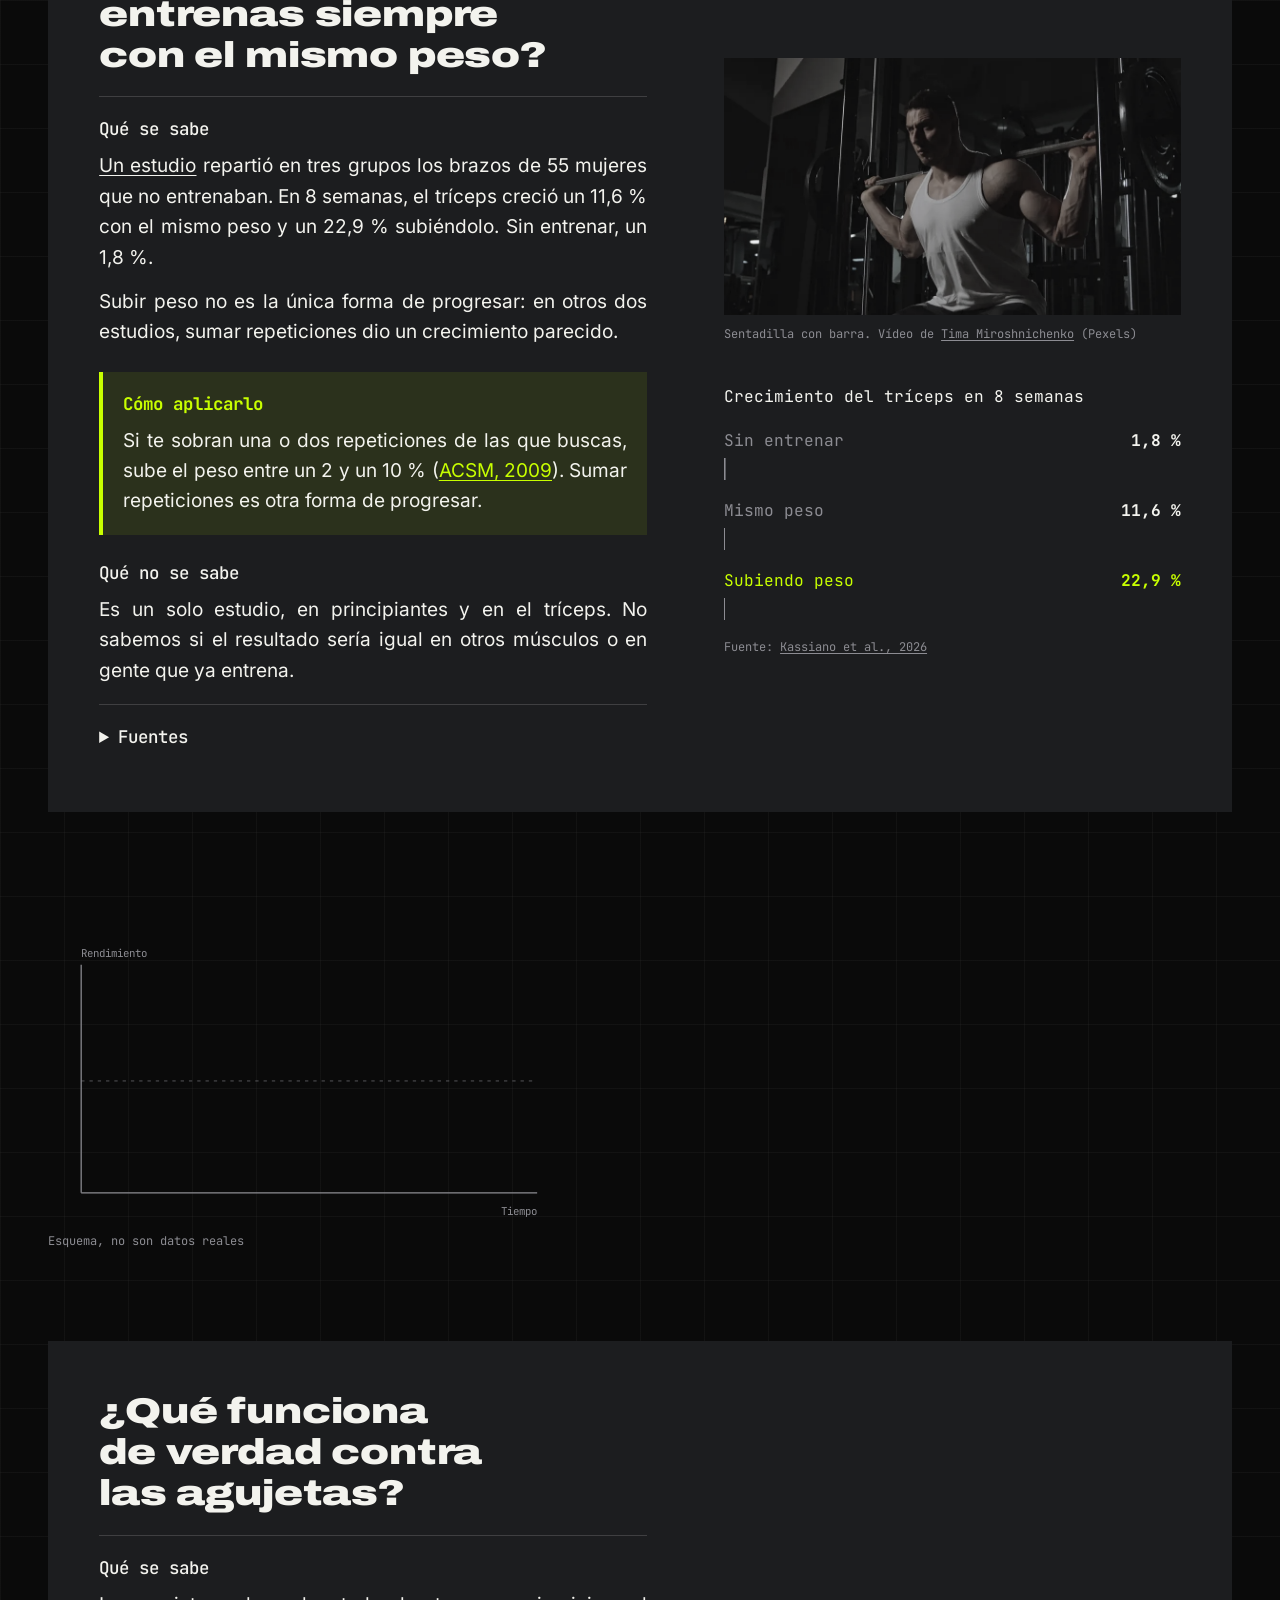
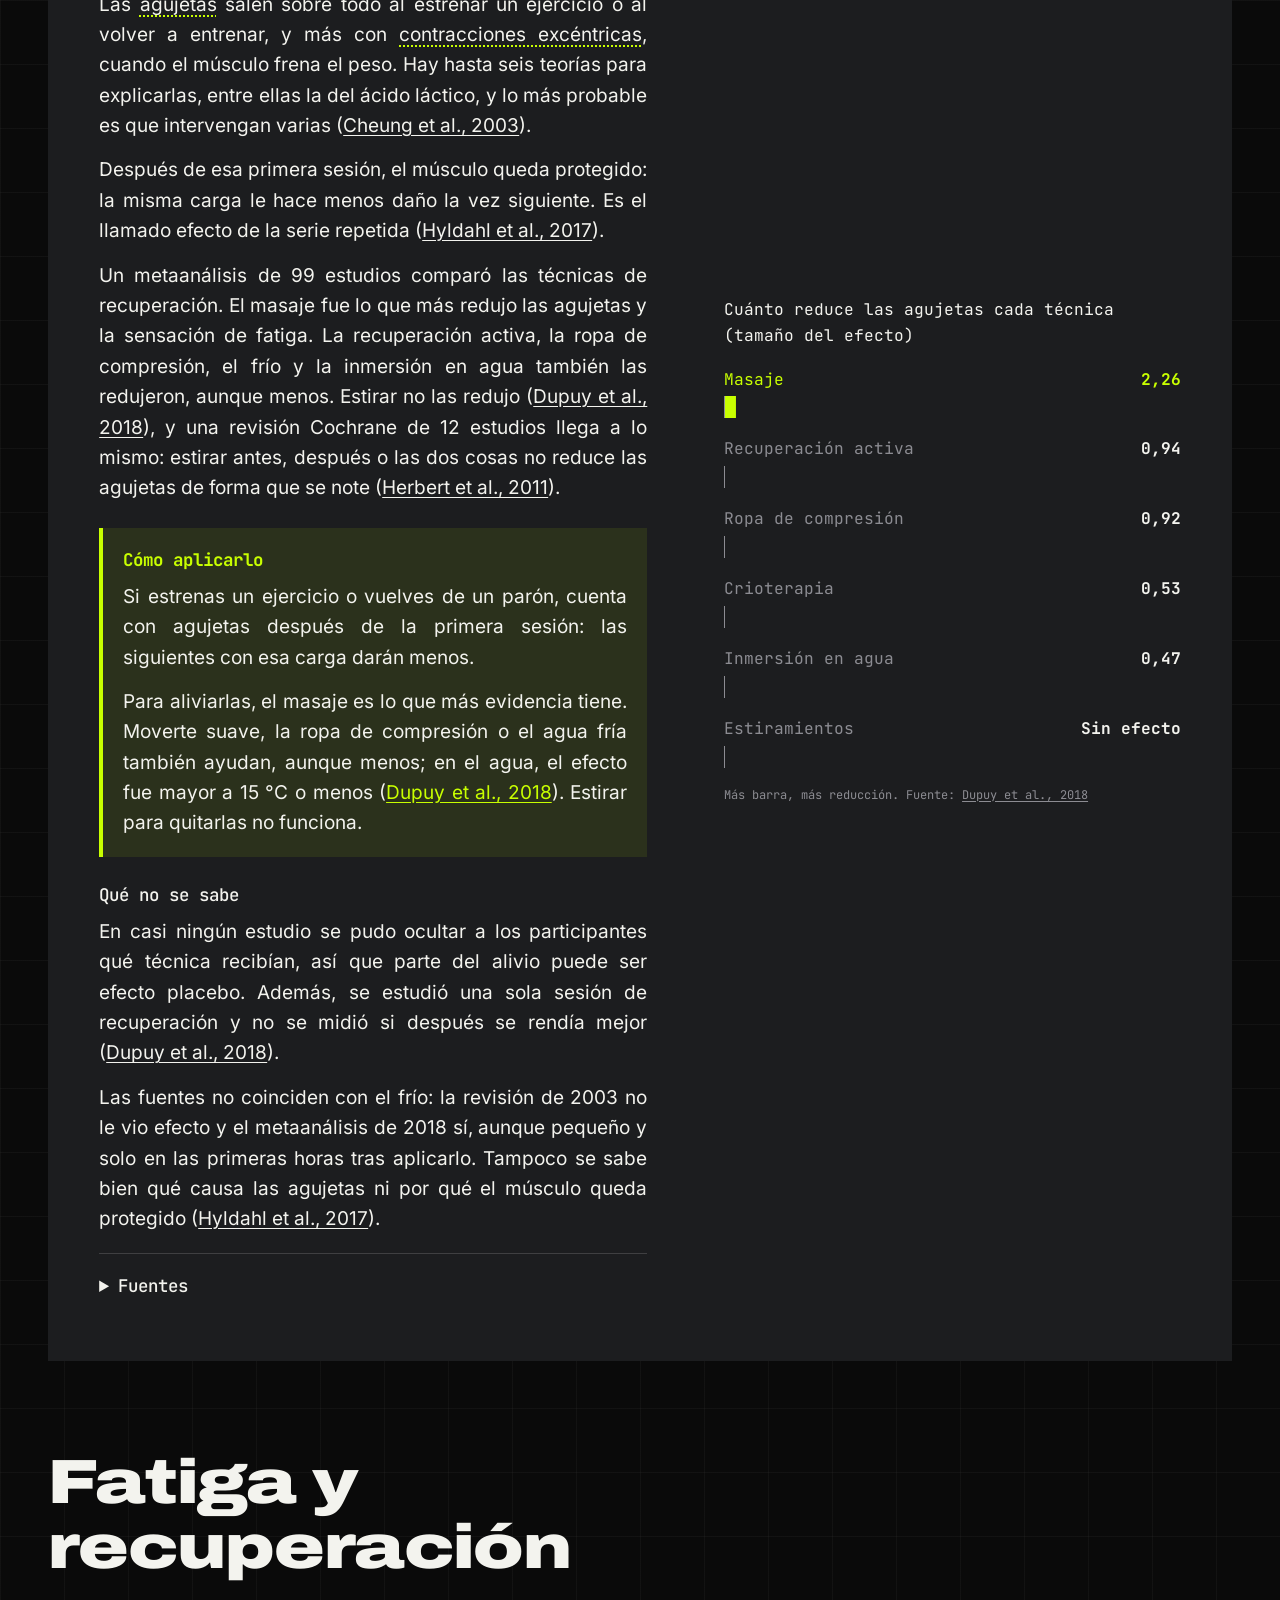
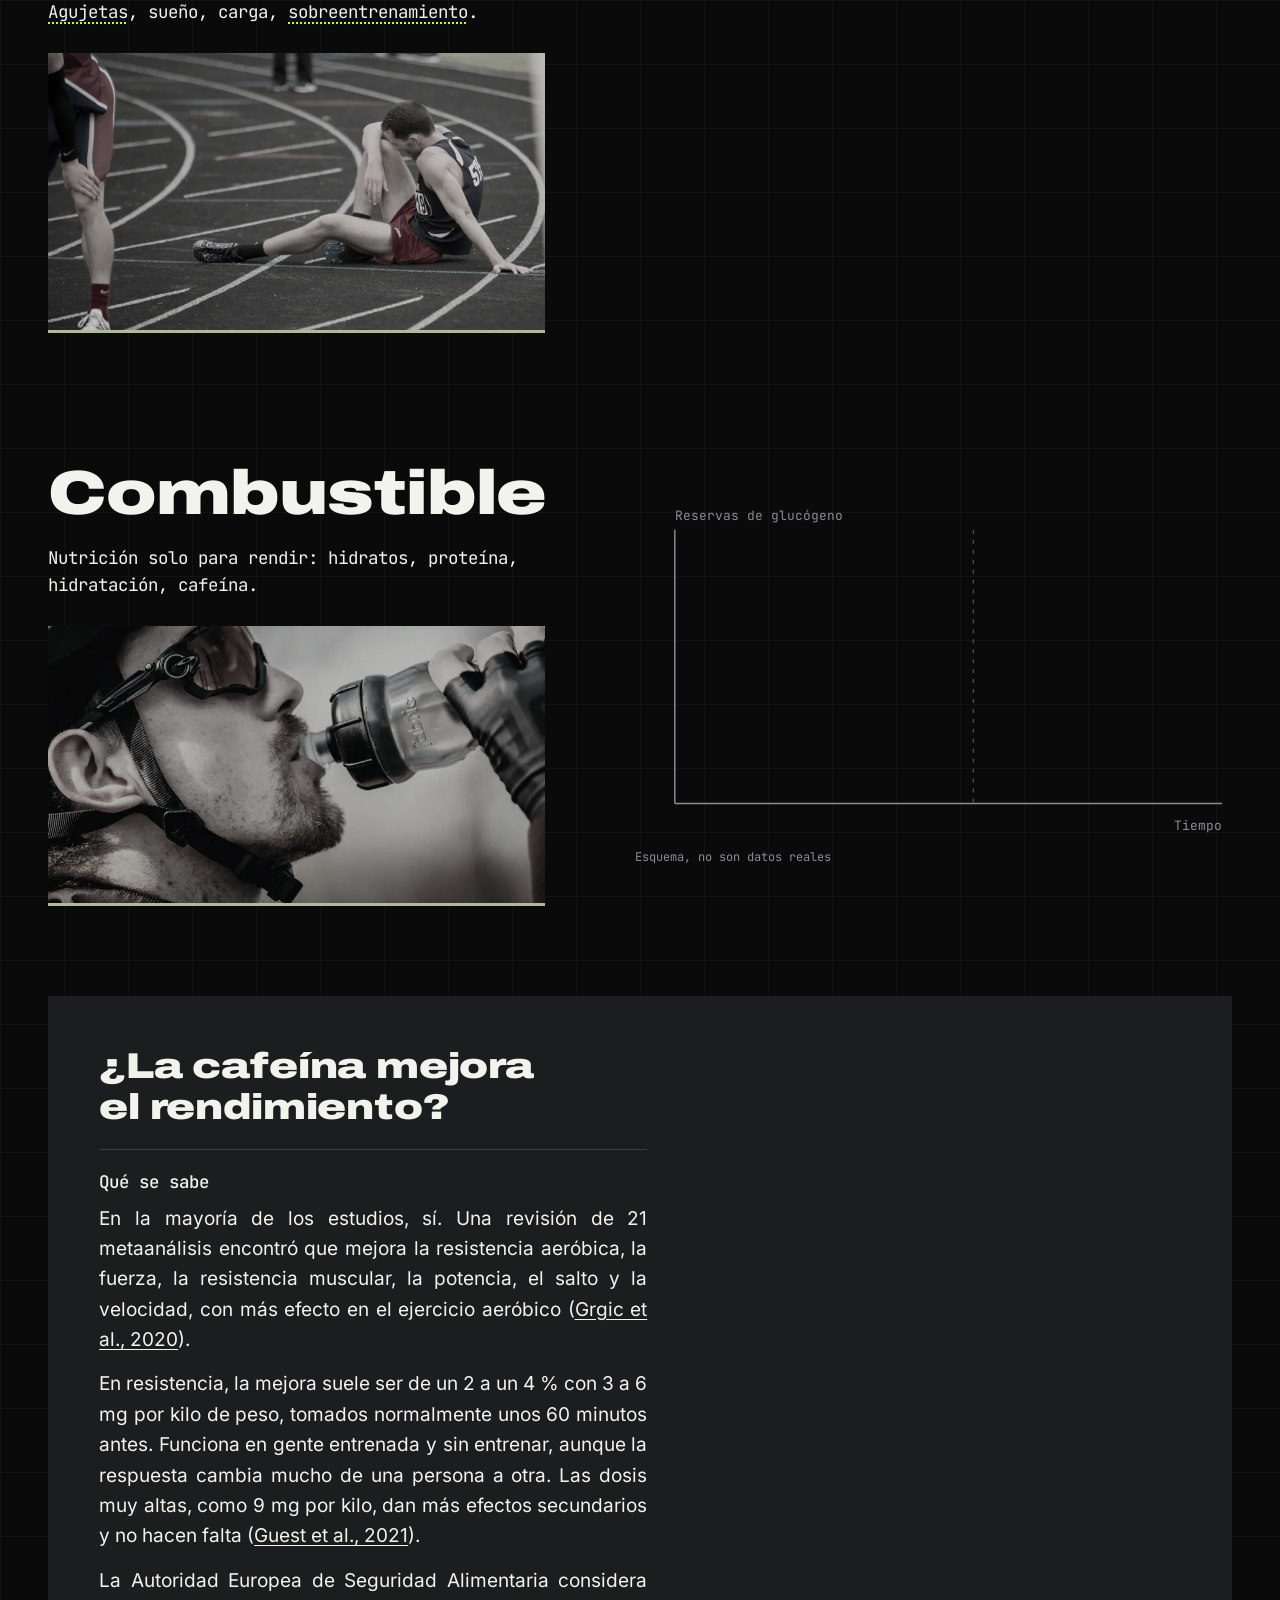
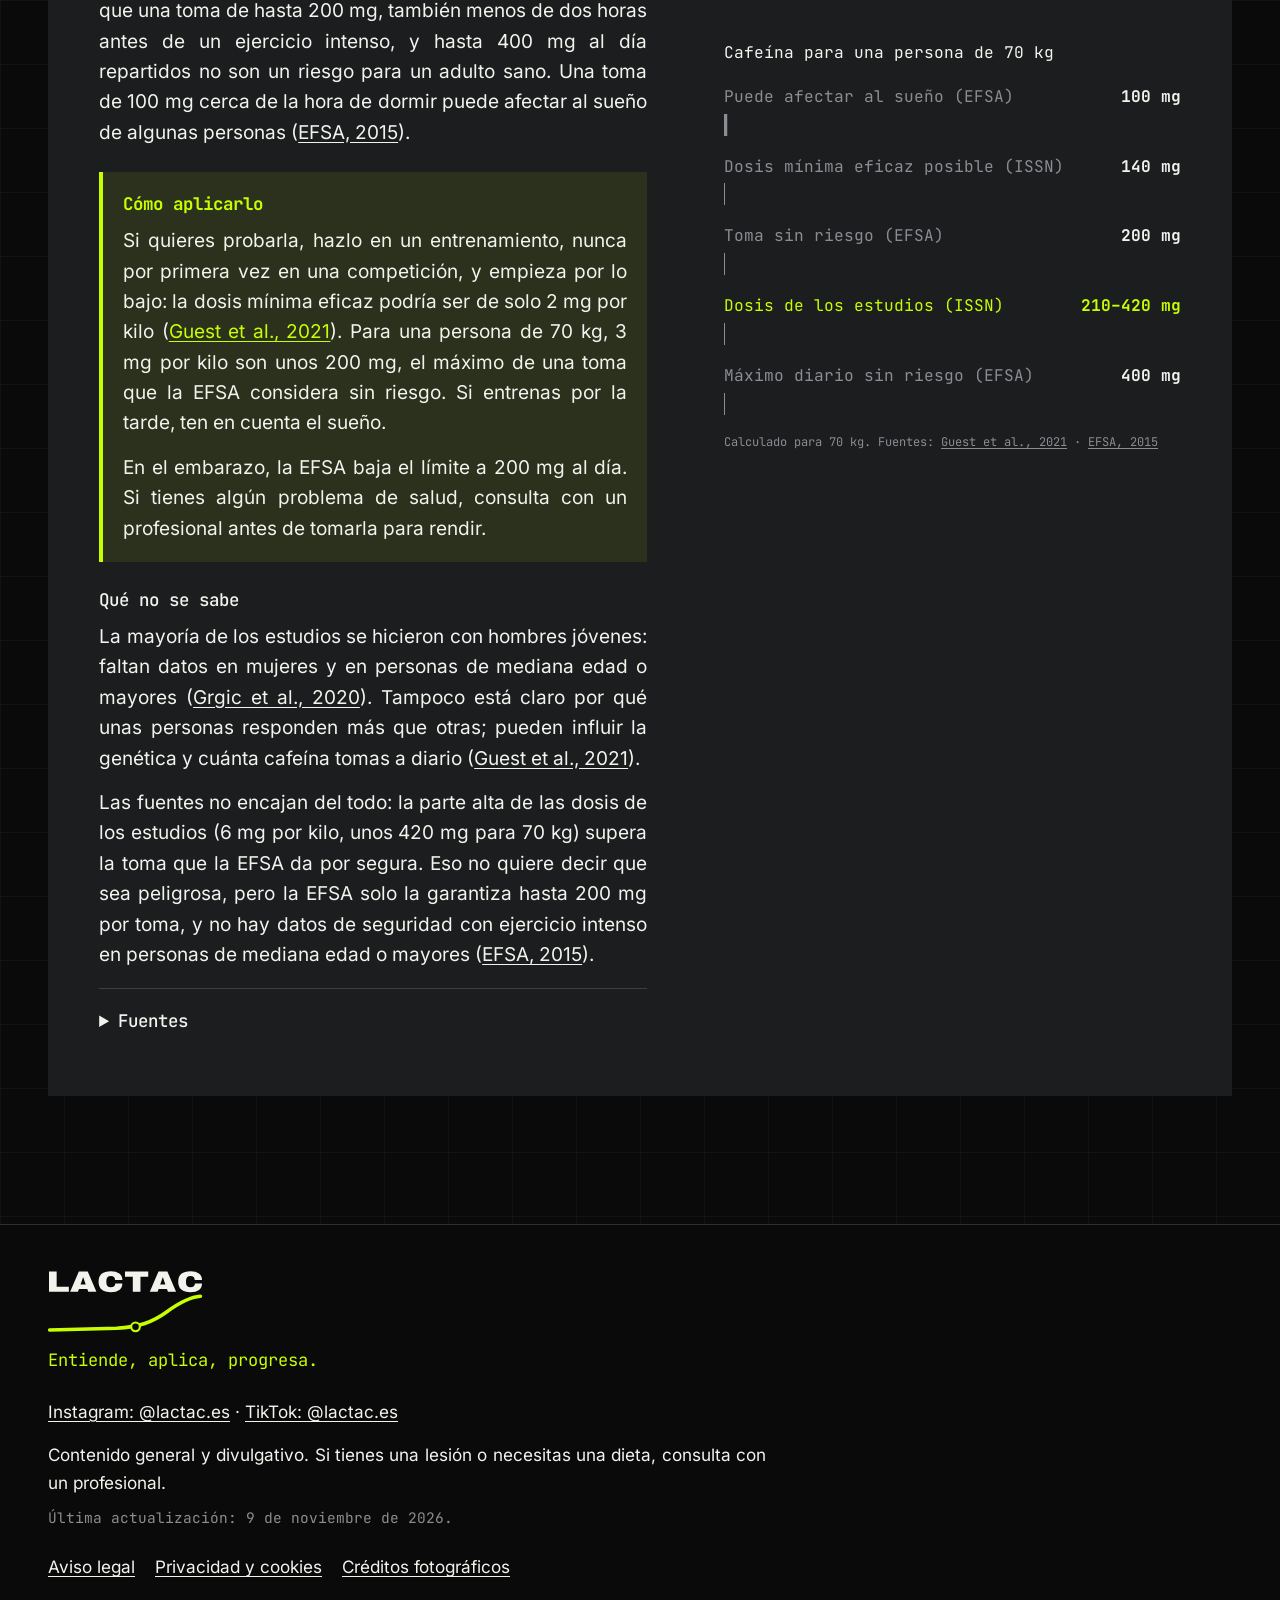
==== commit 607406c1: "Justifica el texto corrido en pantallas de 720 px o más Co-Authored-By: Claude Opus 5.5 <noreply@ant" ====
--- a/aprende.html
+++ b/aprende.html
@@ -9,7 +9,7 @@
   <link rel="icon" href="assets/logo/lactac-favicon.svg" type="image/svg+xml">
   <link rel="apple-touch-icon" href="assets/logo/lactac-favicon.png">
   <link rel="preload" as="font" type="font/woff2" href="assets/fonts/archivo-900-wdth125-latin.woff2" crossorigin>
-  <link rel="stylesheet" href="styles.css?v=20261109a">
+  <link rel="stylesheet" href="styles.css?v=20261109c">
   <script>
     document.documentElement.classList.add("js");
     setTimeout(function () {
--- a/styles.css
+++ b/styles.css
@@ -105,6 +105,16 @@
 img { height: auto; }
 a { color: inherit; text-underline-offset: .18em; }
 p { text-wrap: pretty; }
+/* Texto corrido justificado desde 720 px, con guiones para que no queden huecos grandes. En móvil va a la izquierda porque las líneas cortas abren huecos. Las etiquetas y listas de enlaces siguen a la izquierda. */
+@media (min-width: 720px) {
+  main p:not(.news-tag, .ficha-meta, .bars-source, .covers, .study-uses),
+  main li:not(.news-item),
+  .footer p {
+    text-align: justify;
+    -webkit-hyphens: auto;
+    hyphens: auto;
+  }
+}
 h1, h2, h3 { text-wrap: balance; font-family: var(--display); font-weight: 900; font-stretch: 125%; }
 h2 { font-size: clamp(1.8rem, 5vw, 3.9rem); line-height: 1.04; letter-spacing: -.015em; }
 h3 { font-size: clamp(1.25rem, 2.1vw, 1.75rem); line-height: 1.14; letter-spacing: -.005em; }
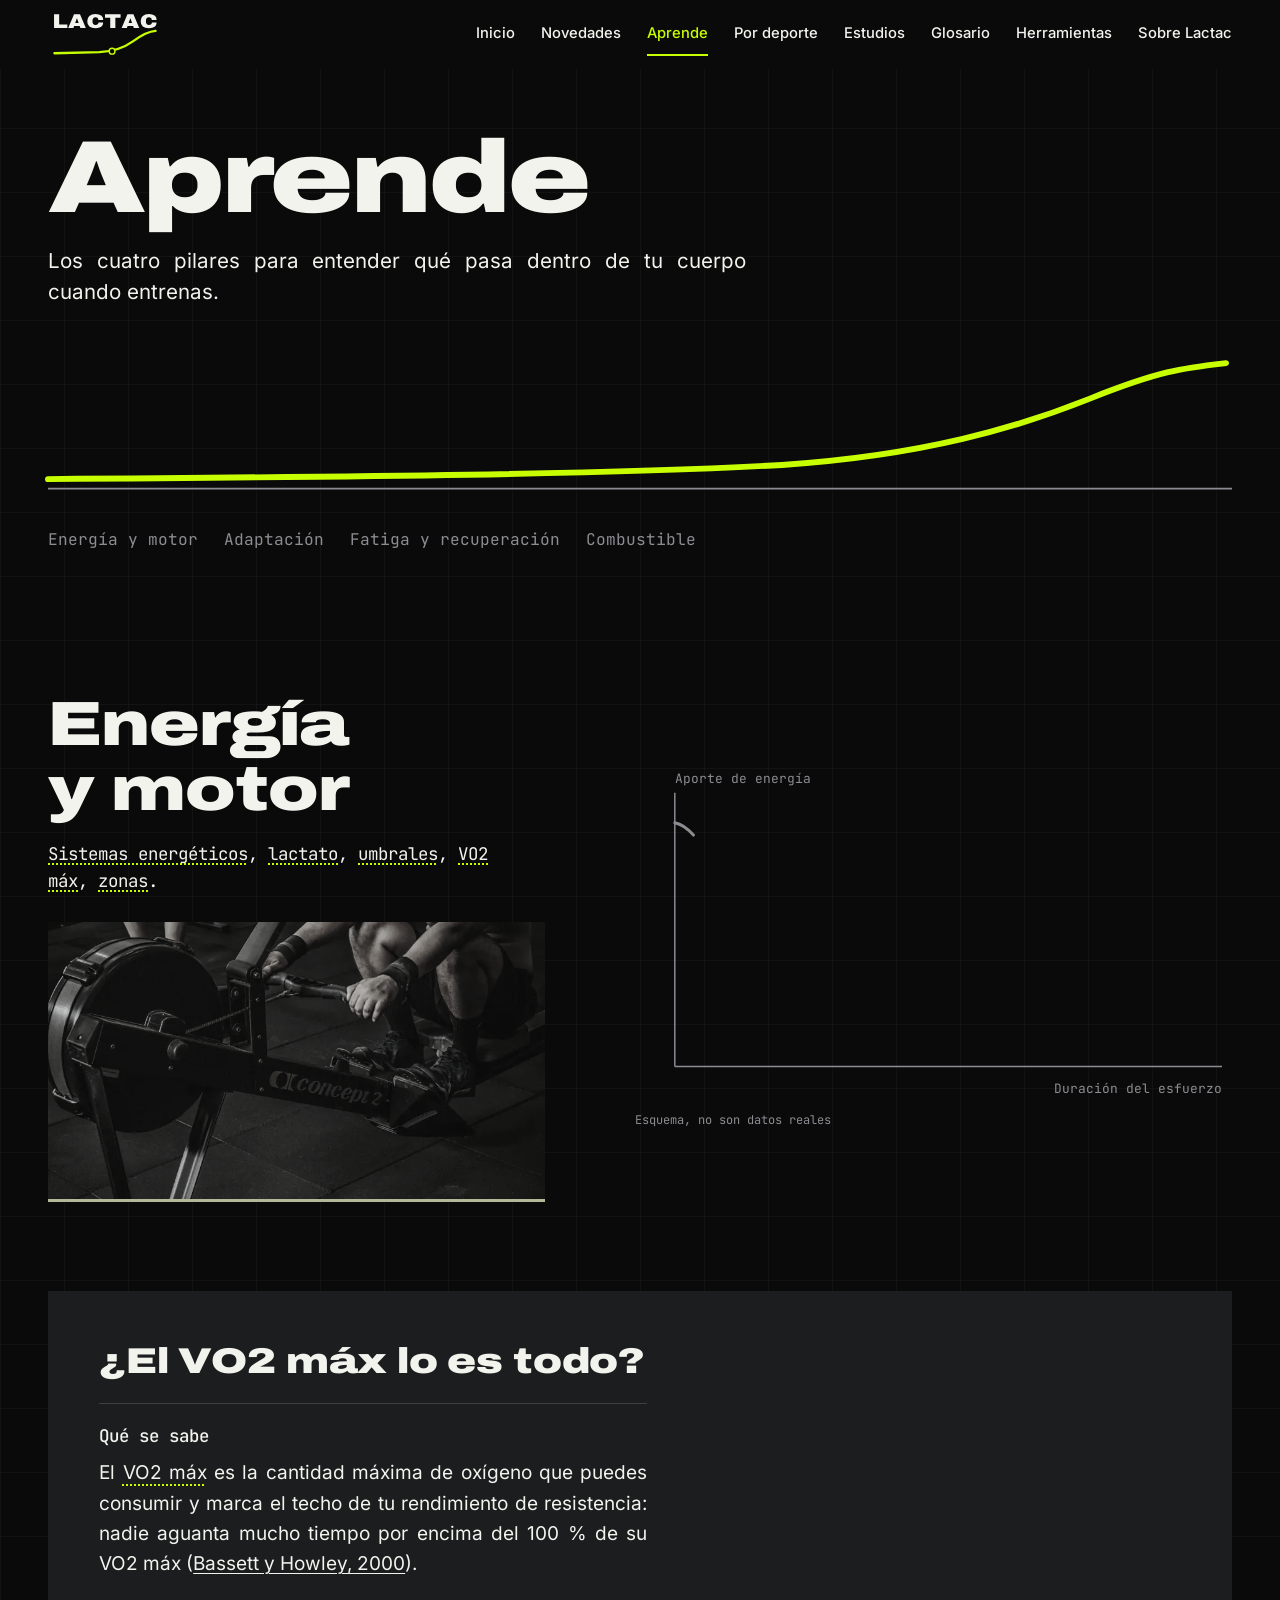
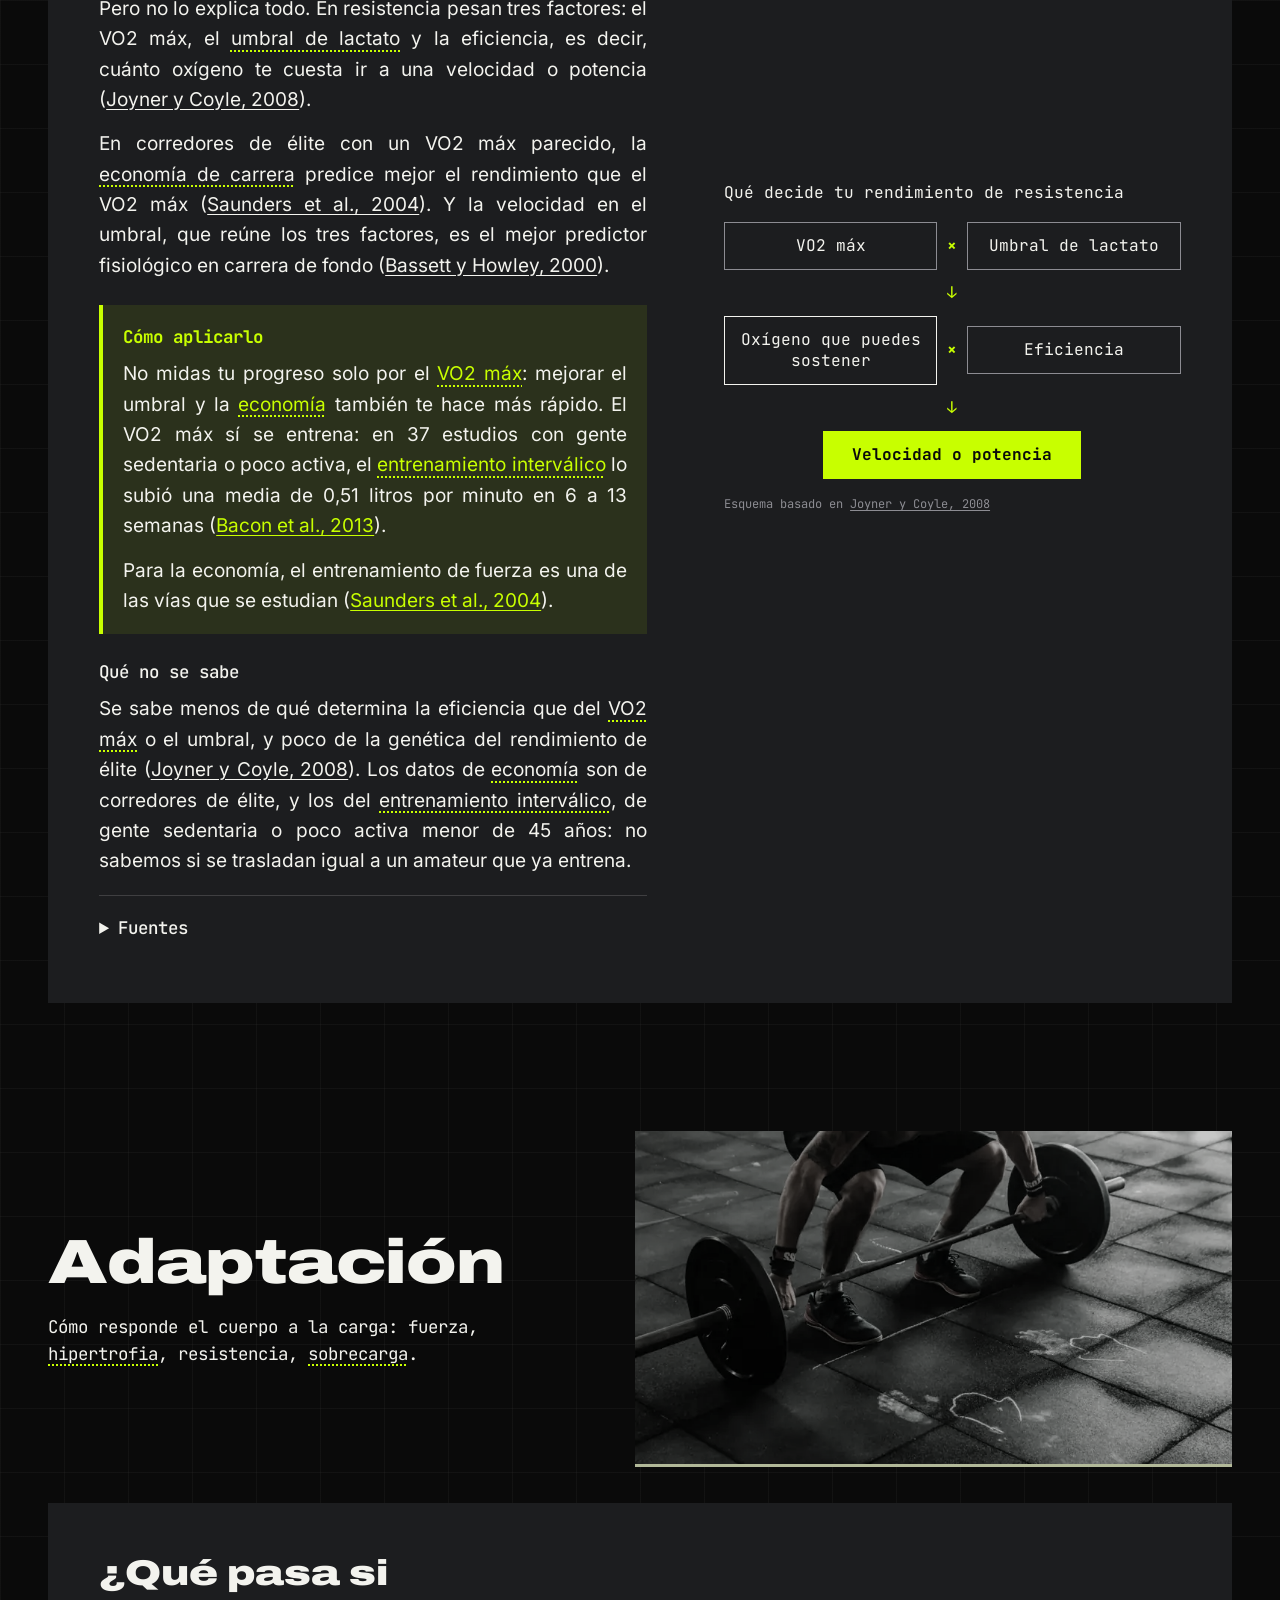
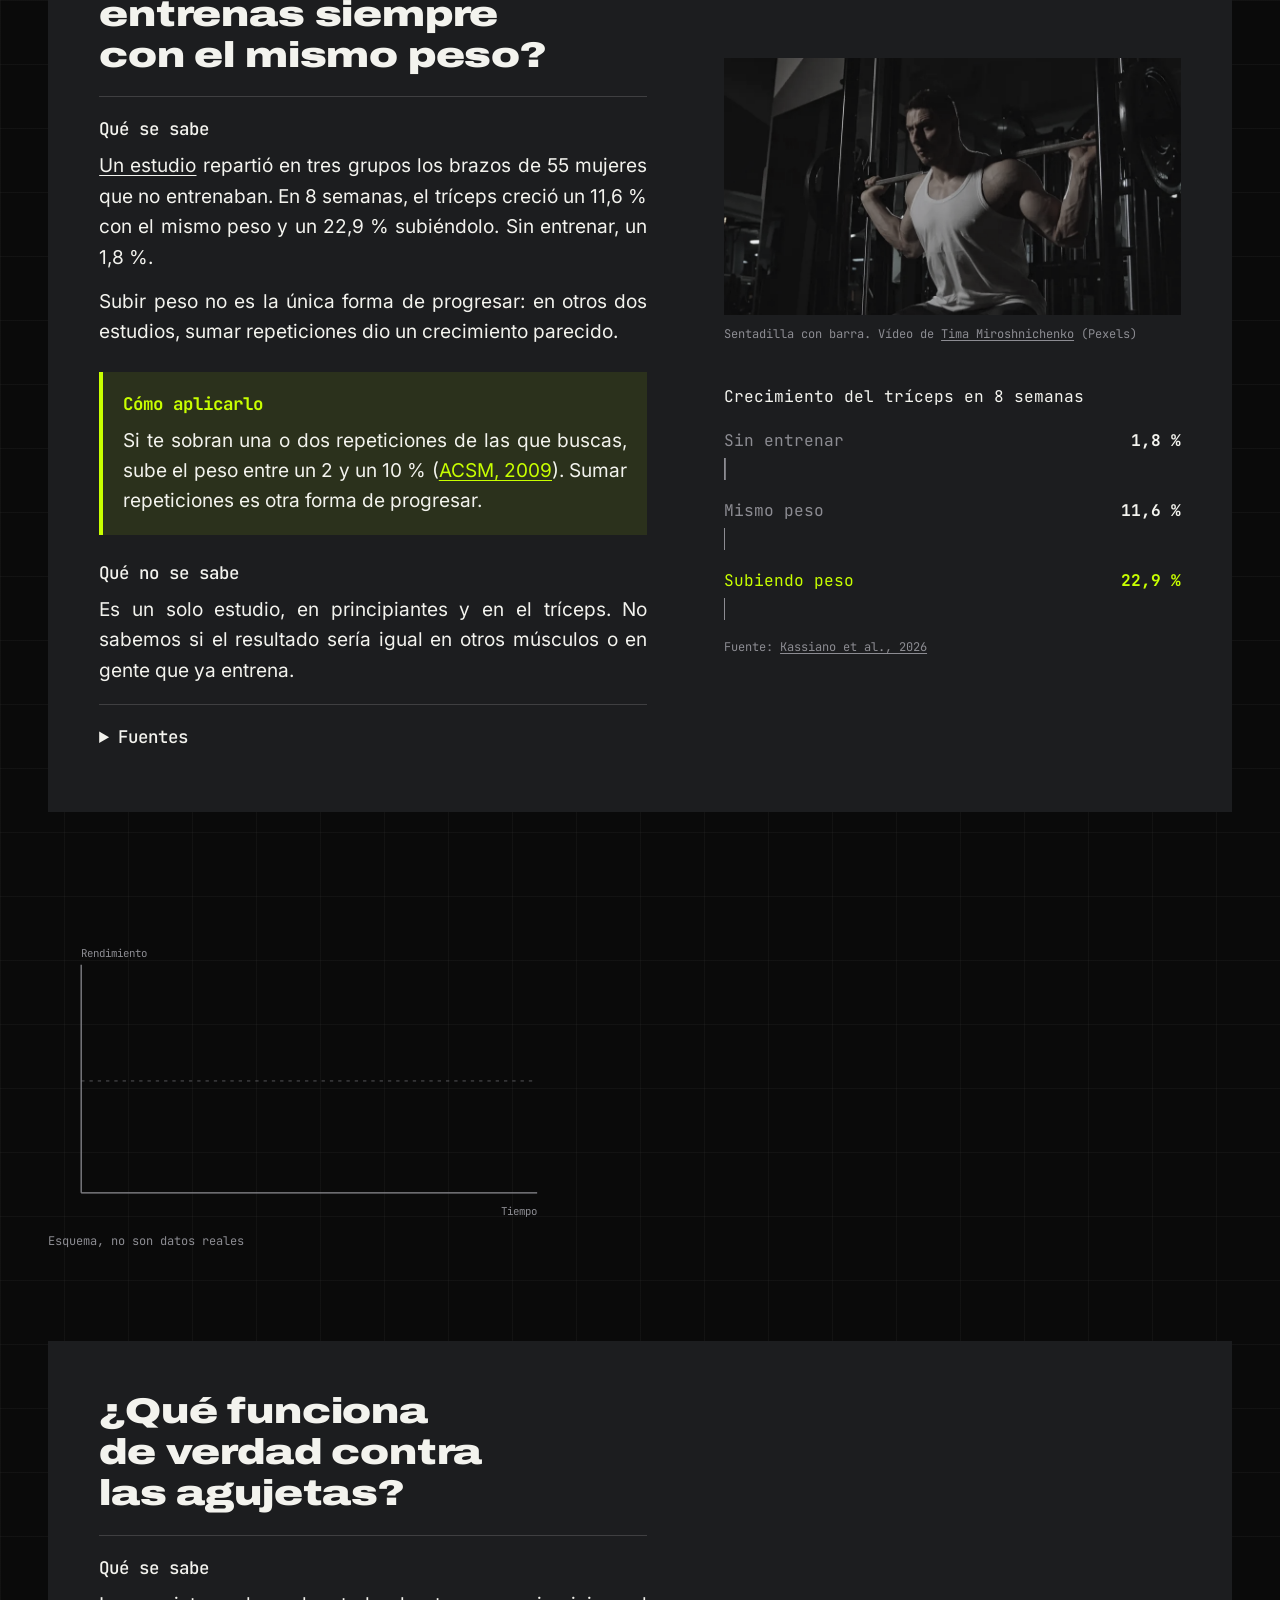
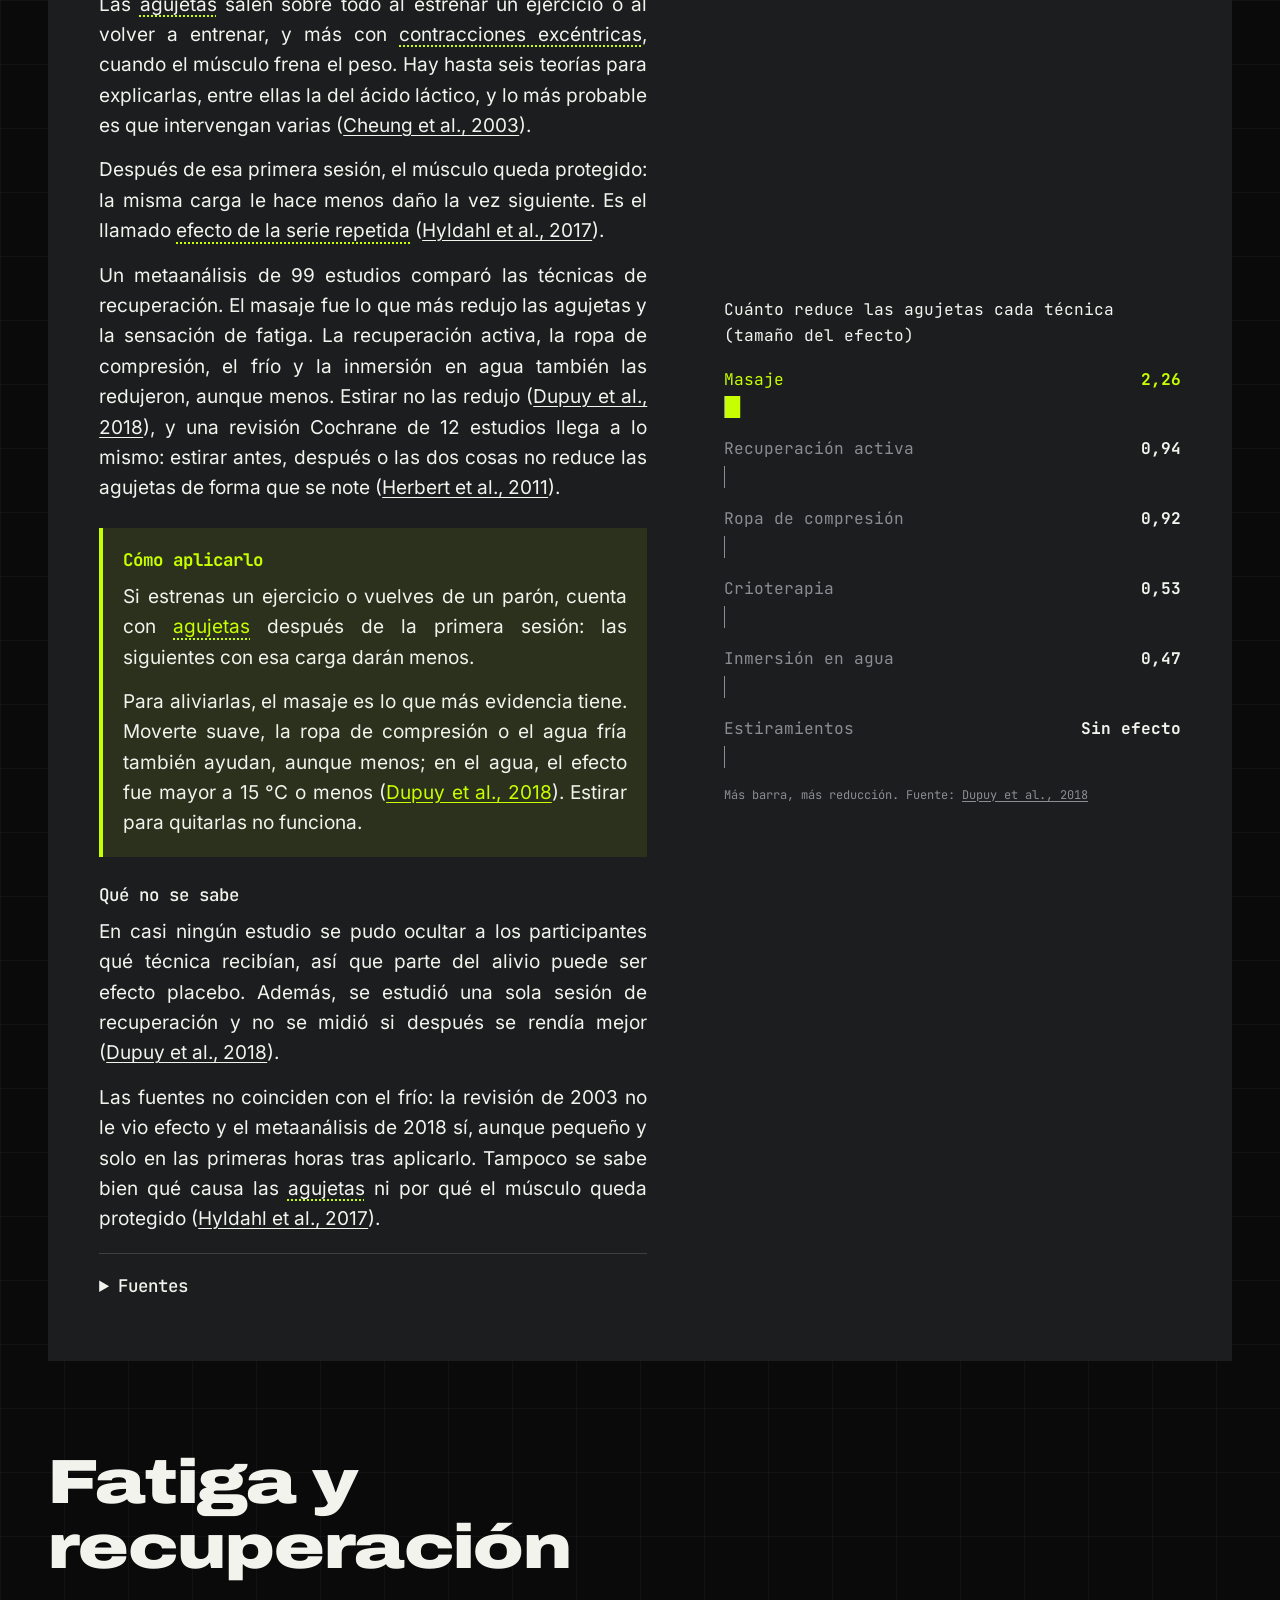
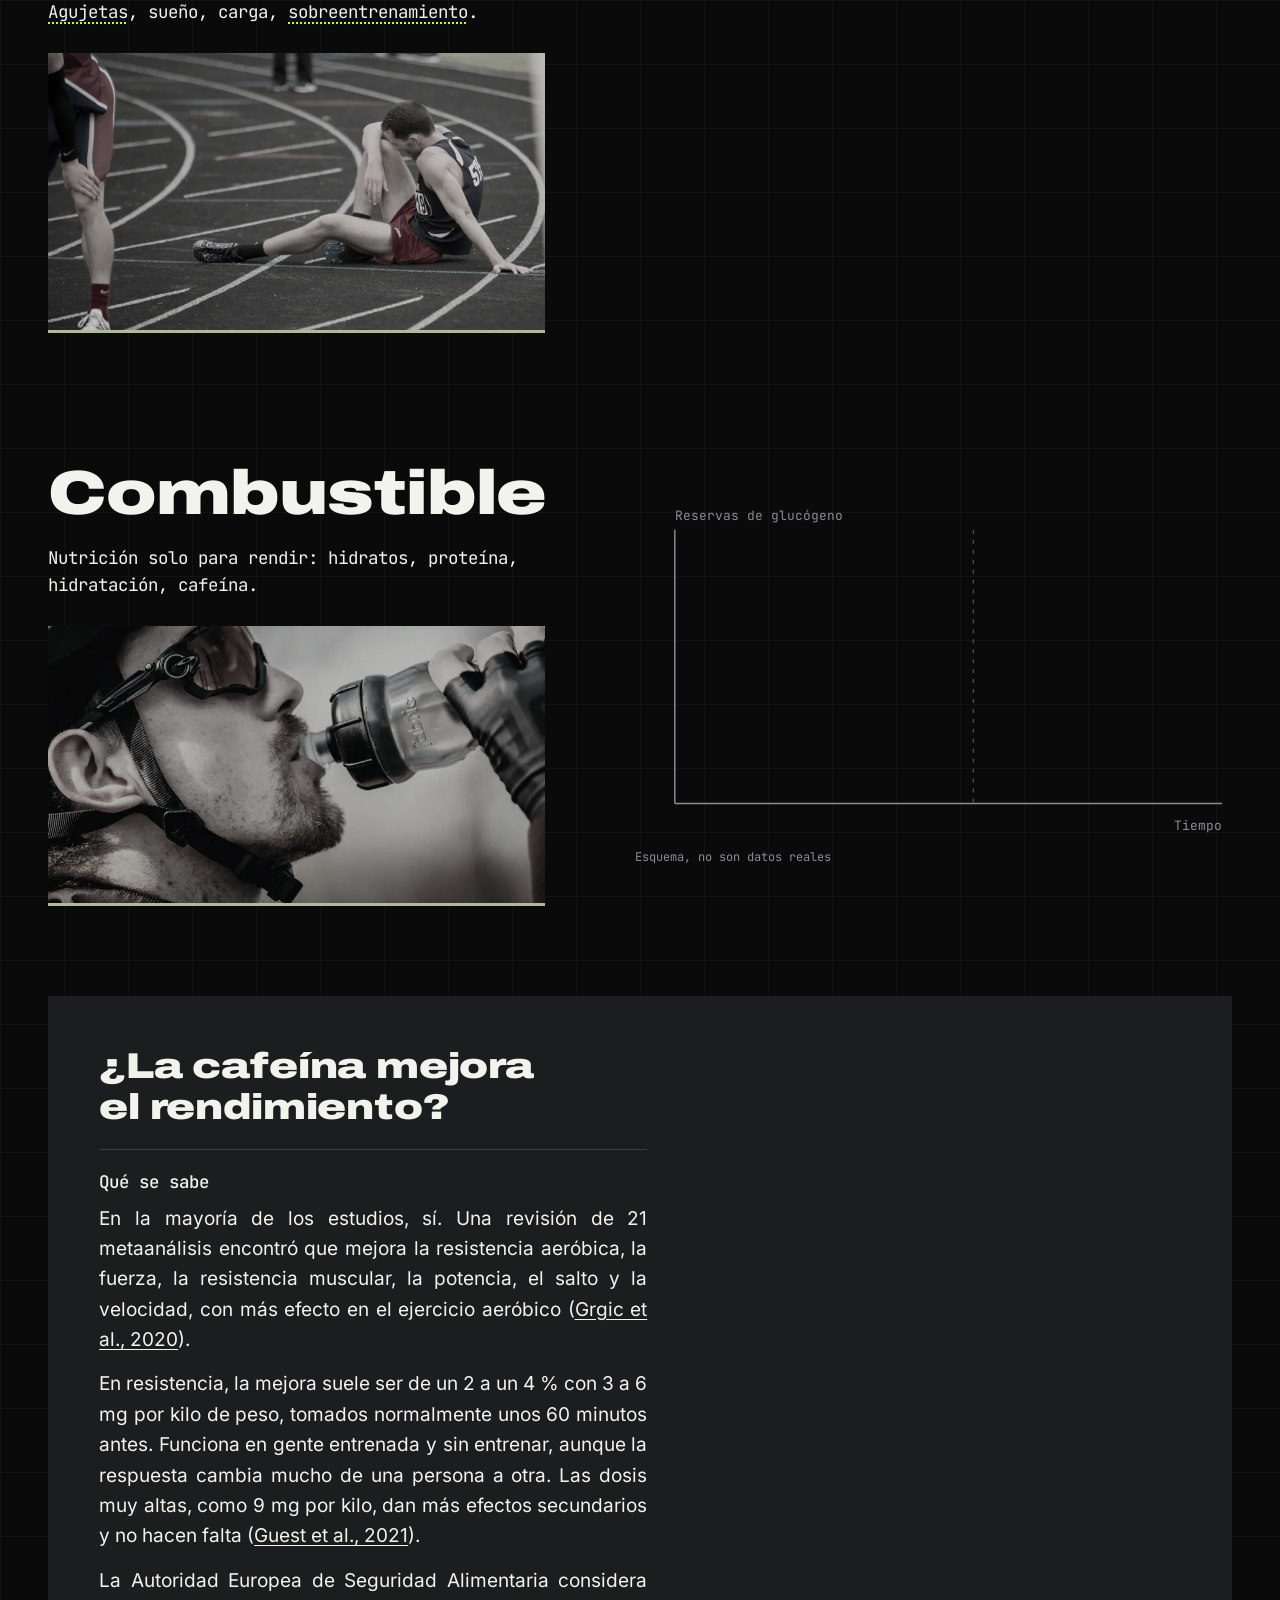
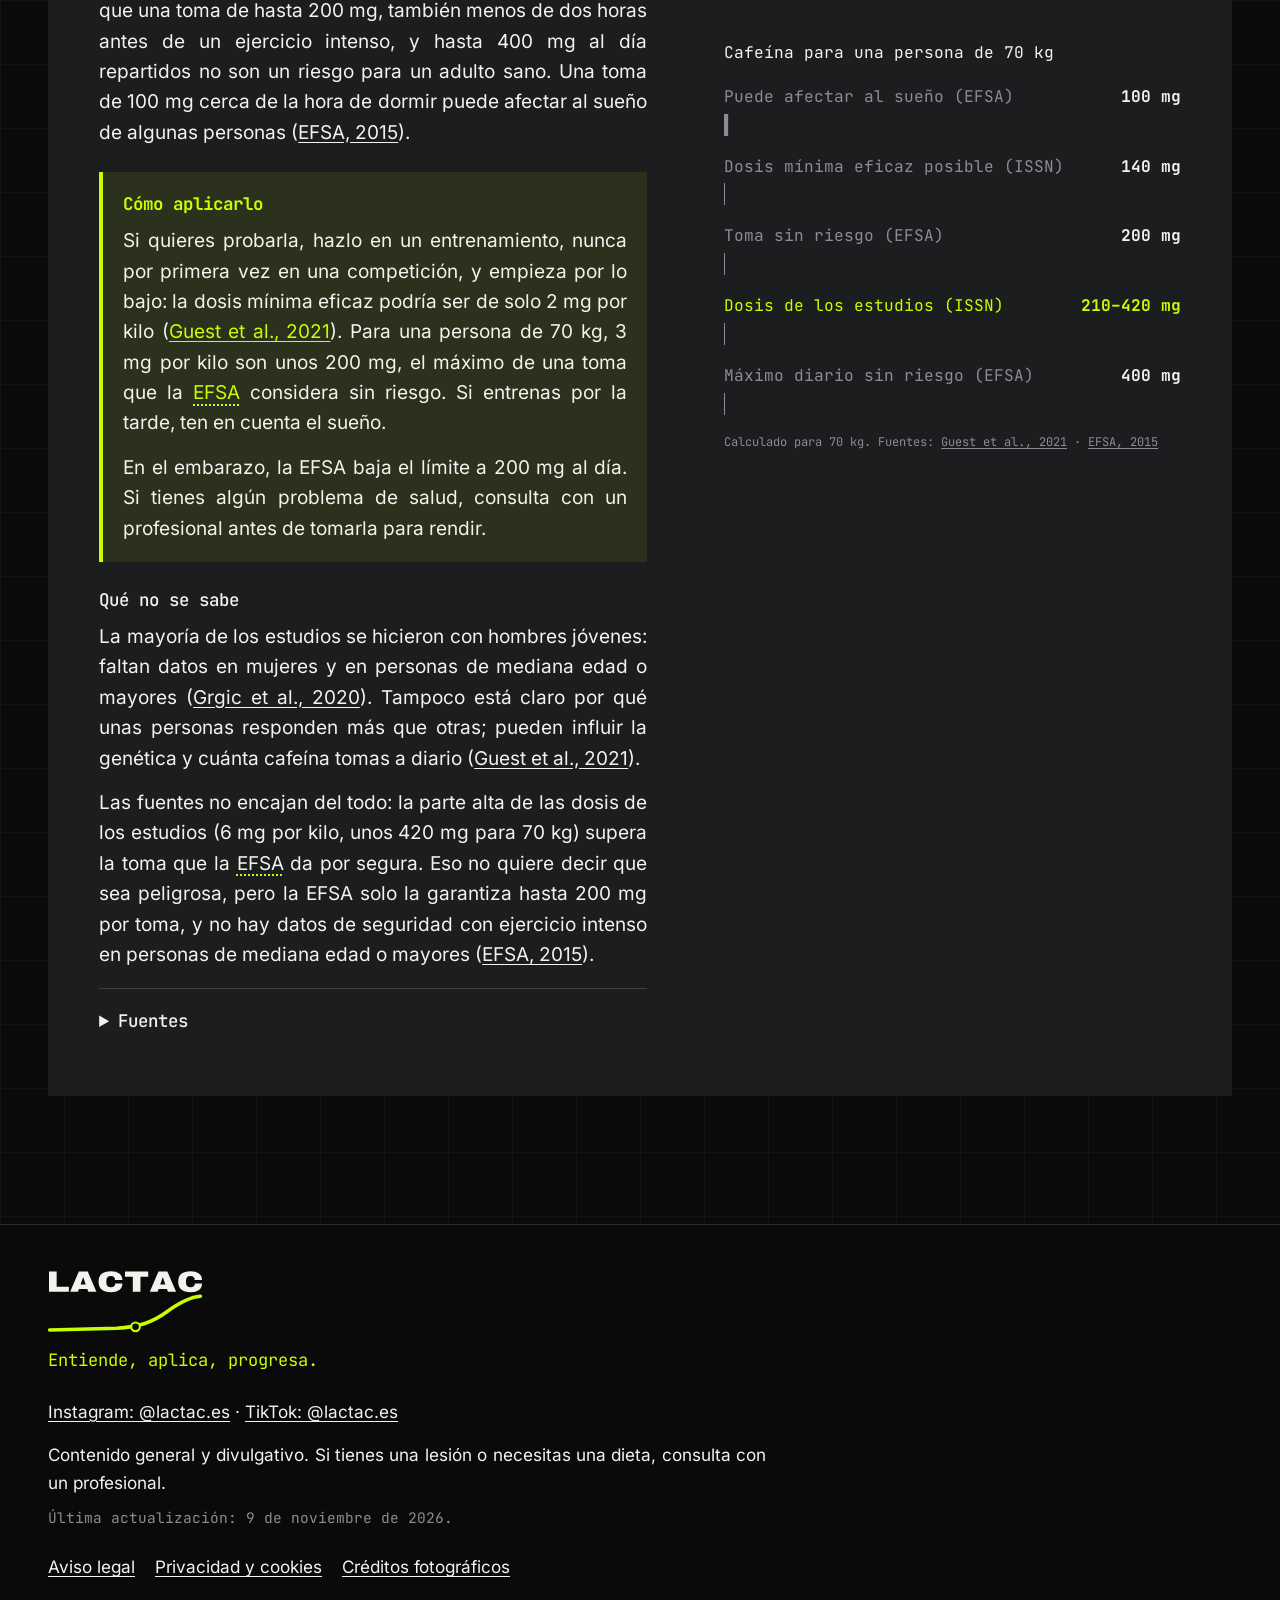
==== commit be22db28: "Añade 8 términos al glosario, completa sus enlaces e iguala las tarjetas Co-Authored-By: Claude Opus" ====
--- a/aprende.html
+++ b/aprende.html
@@ -9,7 +9,7 @@
   <link rel="icon" href="assets/logo/lactac-favicon.svg" type="image/svg+xml">
   <link rel="apple-touch-icon" href="assets/logo/lactac-favicon.png">
   <link rel="preload" as="font" type="font/woff2" href="assets/fonts/archivo-900-wdth125-latin.woff2" crossorigin>
-  <link rel="stylesheet" href="styles.css?v=20261109c">
+  <link rel="stylesheet" href="styles.css?v=20261109d">
   <script>
     document.documentElement.classList.add("js");
     setTimeout(function () {
@@ -86,16 +86,16 @@
             <h4>Qué se sabe</h4>
             <p>El <a href="glosario.html#vo2-max">VO2 máx</a> es la cantidad máxima de oxígeno que puedes consumir y marca el techo de tu rendimiento de resistencia: nadie aguanta mucho tiempo por encima del 100 % de su VO2 máx (<a href="https://pubmed.ncbi.nlm.nih.gov/10647532/">Bassett y Howley, 2000</a>).</p>
             <p>Pero no lo explica todo. En resistencia pesan tres factores: el VO2 máx, el <a href="glosario.html#umbral-de-lactato">umbral de lactato</a> y la eficiencia, es decir, cuánto oxígeno te cuesta ir a una velocidad o potencia (<a href="https://pubmed.ncbi.nlm.nih.gov/17901124/">Joyner y Coyle, 2008</a>).</p>
-            <p>En corredores de élite con un VO2 máx parecido, la economía de carrera predice mejor el rendimiento que el VO2 máx (<a href="https://pubmed.ncbi.nlm.nih.gov/15233599/">Saunders et al., 2004</a>). Y la velocidad en el umbral, que reúne los tres factores, es el mejor predictor fisiológico en carrera de fondo (<a href="https://pubmed.ncbi.nlm.nih.gov/10647532/">Bassett y Howley, 2000</a>).</p>
+            <p>En corredores de élite con un VO2 máx parecido, la <a href="glosario.html#economia-de-carrera">economía de carrera</a> predice mejor el rendimiento que el VO2 máx (<a href="https://pubmed.ncbi.nlm.nih.gov/15233599/">Saunders et al., 2004</a>). Y la velocidad en el umbral, que reúne los tres factores, es el mejor predictor fisiológico en carrera de fondo (<a href="https://pubmed.ncbi.nlm.nih.gov/10647532/">Bassett y Howley, 2000</a>).</p>
           </section>
           <section class="ficha-block ficha-apply" id="vo2-max-todo-aplicar">
             <h4>Cómo aplicarlo</h4>
-            <p>No midas tu progreso solo por el VO2 máx: mejorar el umbral y la economía también te hace más rápido. El VO2 máx sí se entrena: en 37 estudios con gente sedentaria o poco activa, el entrenamiento interválico lo subió una media de 0,51 litros por minuto en 6 a 13 semanas (<a href="https://pubmed.ncbi.nlm.nih.gov/24066036/">Bacon et al., 2013</a>).</p>
+            <p>No midas tu progreso solo por el <a href="glosario.html#vo2-max">VO2 máx</a>: mejorar el umbral y la <a href="glosario.html#economia-de-carrera">economía</a> también te hace más rápido. El VO2 máx sí se entrena: en 37 estudios con gente sedentaria o poco activa, el <a href="glosario.html#entrenamiento-intervalico">entrenamiento interválico</a> lo subió una media de 0,51 litros por minuto en 6 a 13 semanas (<a href="https://pubmed.ncbi.nlm.nih.gov/24066036/">Bacon et al., 2013</a>).</p>
             <p>Para la economía, el entrenamiento de fuerza es una de las vías que se estudian (<a href="https://pubmed.ncbi.nlm.nih.gov/15233599/">Saunders et al., 2004</a>).</p>
           </section>
           <section class="ficha-block">
             <h4>Qué no se sabe</h4>
-            <p>Se sabe menos de qué determina la eficiencia que del VO2 máx o el umbral, y poco de la genética del rendimiento de élite (<a href="https://pubmed.ncbi.nlm.nih.gov/17901124/">Joyner y Coyle, 2008</a>). Los datos de economía son de corredores de élite, y los del entrenamiento interválico, de gente sedentaria o poco activa menor de 45 años: no sabemos si se trasladan igual a un amateur que ya entrena.</p>
+            <p>Se sabe menos de qué determina la eficiencia que del <a href="glosario.html#vo2-max">VO2 máx</a> o el umbral, y poco de la genética del rendimiento de élite (<a href="https://pubmed.ncbi.nlm.nih.gov/17901124/">Joyner y Coyle, 2008</a>). Los datos de <a href="glosario.html#economia-de-carrera">economía</a> son de corredores de élite, y los del <a href="glosario.html#entrenamiento-intervalico">entrenamiento interválico</a>, de gente sedentaria o poco activa menor de 45 años: no sabemos si se trasladan igual a un amateur que ya entrena.</p>
           </section>
           <details class="fuentes">
             <summary>Fuentes</summary>
@@ -207,18 +207,18 @@
           <section class="ficha-block">
             <h4>Qué se sabe</h4>
             <p>Las <a href="glosario.html#agujetas">agujetas</a> salen sobre todo al estrenar un ejercicio o al volver a entrenar, y más con <a href="glosario.html#contraccion-excentrica">contracciones excéntricas</a>, cuando el músculo frena el peso. Hay hasta seis teorías para explicarlas, entre ellas la del ácido láctico, y lo más probable es que intervengan varias (<a href="https://pubmed.ncbi.nlm.nih.gov/12617692/">Cheung et al., 2003</a>).</p>
-            <p>Después de esa primera sesión, el músculo queda protegido: la misma carga le hace menos daño la vez siguiente. Es el llamado efecto de la serie repetida (<a href="https://doi.org/10.1249/JES.0000000000000095">Hyldahl et al., 2017</a>).</p>
+            <p>Después de esa primera sesión, el músculo queda protegido: la misma carga le hace menos daño la vez siguiente. Es el llamado <a href="glosario.html#efecto-serie-repetida">efecto de la serie repetida</a> (<a href="https://doi.org/10.1249/JES.0000000000000095">Hyldahl et al., 2017</a>).</p>
             <p>Un metaanálisis de 99 estudios comparó las técnicas de recuperación. El masaje fue lo que más redujo las agujetas y la sensación de fatiga. La recuperación activa, la ropa de compresión, el frío y la inmersión en agua también las redujeron, aunque menos. Estirar no las redujo (<a href="https://doi.org/10.3389/fphys.2018.00403">Dupuy et al., 2018</a>), y una revisión Cochrane de 12 estudios llega a lo mismo: estirar antes, después o las dos cosas no reduce las agujetas de forma que se note (<a href="https://doi.org/10.1002/14651858.CD004577.pub3">Herbert et al., 2011</a>).</p>
           </section>
           <section class="ficha-block ficha-apply" id="agujetas-aplicar">
             <h4>Cómo aplicarlo</h4>
-            <p>Si estrenas un ejercicio o vuelves de un parón, cuenta con agujetas después de la primera sesión: las siguientes con esa carga darán menos.</p>
+            <p>Si estrenas un ejercicio o vuelves de un parón, cuenta con <a href="glosario.html#agujetas">agujetas</a> después de la primera sesión: las siguientes con esa carga darán menos.</p>
             <p>Para aliviarlas, el masaje es lo que más evidencia tiene. Moverte suave, la ropa de compresión o el agua fría también ayudan, aunque menos; en el agua, el efecto fue mayor a 15 °C o menos (<a href="https://doi.org/10.3389/fphys.2018.00403">Dupuy et al., 2018</a>). Estirar para quitarlas no funciona.</p>
           </section>
           <section class="ficha-block">
             <h4>Qué no se sabe</h4>
             <p>En casi ningún estudio se pudo ocultar a los participantes qué técnica recibían, así que parte del alivio puede ser efecto placebo. Además, se estudió una sola sesión de recuperación y no se midió si después se rendía mejor (<a href="https://doi.org/10.3389/fphys.2018.00403">Dupuy et al., 2018</a>).</p>
-            <p>Las fuentes no coinciden con el frío: la revisión de 2003 no le vio efecto y el metaanálisis de 2018 sí, aunque pequeño y solo en las primeras horas tras aplicarlo. Tampoco se sabe bien qué causa las agujetas ni por qué el músculo queda protegido (<a href="https://doi.org/10.1249/JES.0000000000000095">Hyldahl et al., 2017</a>).</p>
+            <p>Las fuentes no coinciden con el frío: la revisión de 2003 no le vio efecto y el metaanálisis de 2018 sí, aunque pequeño y solo en las primeras horas tras aplicarlo. Tampoco se sabe bien qué causa las <a href="glosario.html#agujetas">agujetas</a> ni por qué el músculo queda protegido (<a href="https://doi.org/10.1249/JES.0000000000000095">Hyldahl et al., 2017</a>).</p>
           </section>
           <details class="fuentes">
             <summary>Fuentes</summary>
@@ -297,18 +297,18 @@
           </section>
           <section class="ficha-block ficha-apply" id="cafeina-aplicar">
             <h4>Cómo aplicarlo</h4>
-            <p>Si quieres probarla, hazlo en un entrenamiento, nunca por primera vez en una competición, y empieza por lo bajo: la dosis mínima eficaz podría ser de solo 2 mg por kilo (<a href="https://doi.org/10.1186/s12970-020-00383-4">Guest et al., 2021</a>). Para una persona de 70 kg, 3 mg por kilo son unos 200 mg, el máximo de una toma que la EFSA considera sin riesgo. Si entrenas por la tarde, ten en cuenta el sueño.</p>
+            <p>Si quieres probarla, hazlo en un entrenamiento, nunca por primera vez en una competición, y empieza por lo bajo: la dosis mínima eficaz podría ser de solo 2 mg por kilo (<a href="https://doi.org/10.1186/s12970-020-00383-4">Guest et al., 2021</a>). Para una persona de 70 kg, 3 mg por kilo son unos 200 mg, el máximo de una toma que la <a href="glosario.html#efsa">EFSA</a> considera sin riesgo. Si entrenas por la tarde, ten en cuenta el sueño.</p>
             <p>En el embarazo, la EFSA baja el límite a 200 mg al día. Si tienes algún problema de salud, consulta con un profesional antes de tomarla para rendir.</p>
           </section>
           <section class="ficha-block">
             <h4>Qué no se sabe</h4>
             <p>La mayoría de los estudios se hicieron con hombres jóvenes: faltan datos en mujeres y en personas de mediana edad o mayores (<a href="https://doi.org/10.1136/bjsports-2018-100278">Grgic et al., 2020</a>). Tampoco está claro por qué unas personas responden más que otras; pueden influir la genética y cuánta cafeína tomas a diario (<a href="https://doi.org/10.1186/s12970-020-00383-4">Guest et al., 2021</a>).</p>
-            <p>Las fuentes no encajan del todo: la parte alta de las dosis de los estudios (6 mg por kilo, unos 420 mg para 70 kg) supera la toma que la EFSA da por segura. Eso no quiere decir que sea peligrosa, pero la EFSA solo la garantiza hasta 200 mg por toma, y no hay datos de seguridad con ejercicio intenso en personas de mediana edad o mayores (<a href="https://doi.org/10.2903/j.efsa.2015.4102">EFSA, 2015</a>).</p>
+            <p>Las fuentes no encajan del todo: la parte alta de las dosis de los estudios (6 mg por kilo, unos 420 mg para 70 kg) supera la toma que la <a href="glosario.html#efsa">EFSA</a> da por segura. Eso no quiere decir que sea peligrosa, pero la EFSA solo la garantiza hasta 200 mg por toma, y no hay datos de seguridad con ejercicio intenso en personas de mediana edad o mayores (<a href="https://doi.org/10.2903/j.efsa.2015.4102">EFSA, 2015</a>).</p>
           </section>
           <details class="fuentes">
             <summary>Fuentes</summary>
             <ul>
-              <li><a href="https://doi.org/10.1186/s12970-020-00383-4">Guest et al., 2021.</a> J Int Soc Sports Nutr. Posicionamiento de la ISSN sobre cafeína y rendimiento.</li>
+              <li><a href="https://doi.org/10.1186/s12970-020-00383-4">Guest et al., 2021.</a> J Int Soc Sports Nutr. Posicionamiento de la <a href="glosario.html#issn">ISSN</a> sobre cafeína y rendimiento.</li>
               <li><a href="https://doi.org/10.1136/bjsports-2018-100278">Grgic et al., 2020.</a> Br J Sports Med. Revisión de 21 metaanálisis sobre cafeína y rendimiento.</li>
               <li><a href="https://doi.org/10.2903/j.efsa.2015.4102">EFSA, 2015.</a> EFSA Journal. Seguridad de la cafeína.</li>
             </ul>
--- a/styles.css
+++ b/styles.css
@@ -266,12 +266,13 @@
 .latest .news-list { border-top: 1px solid var(--line); }
 .study-group { padding-top: clamp(48px, 6vw, 88px); }
 .study-group h2 { margin-bottom: clamp(20px, 3vw, 36px); }
-.study-grid { display: grid; gap: 16px; grid-template-columns: repeat(auto-fit, minmax(min(100%, 520px), 1fr)); align-items: start; }
+.study-grid { display: grid; gap: 16px; grid-template-columns: repeat(auto-fit, minmax(min(100%, 520px), 1fr)); align-items: stretch; }
 .study-featured { grid-column: 1 / -1; }
-.study { min-width: 0; display: grid; grid-template-columns: minmax(0, 1fr); gap: 4px; padding: clamp(22px, 3vw, 36px); background: var(--graphite); }
+.study { min-width: 0; display: flex; flex-direction: column; gap: 4px; padding: clamp(22px, 3vw, 36px); background: var(--graphite); }
+.study > * { min-width: 0; }
 .study h3 { font-size: clamp(1.2rem, 2vw, 1.5rem); margin-bottom: 8px; }
 .study .ficha-block p { font-size: .95em; }
-.study-uses { margin-top: 10px; font-family: var(--mono); font-size: .8em; color: var(--gray); }
+.study-uses { margin-top: auto; padding-top: 10px; font-family: var(--mono); font-size: .8em; color: var(--gray); }
 .study-featured .study-uses { margin-block: 18px 4px; }
 .ficha-meta { font-family: var(--mono); font-size: .85em; color: var(--lime); }
 .ficha-btn { margin-top: 10px; }
@@ -331,8 +332,10 @@
 .latest-more { margin-top: 14px; font-size: .92em; }
 
 /* Herramientas */
-.tools { padding-top: clamp(32px, 4vw, 56px); display: grid; gap: 16px; grid-template-columns: repeat(auto-fit, minmax(min(100%, 340px), 1fr)); align-items: start; }
-.tool { min-width: 0; display: grid; grid-template-columns: minmax(0, 1fr); gap: 16px; padding: clamp(22px, 3vw, 36px); background: var(--graphite); }
+.tools { padding-top: clamp(32px, 4vw, 56px); display: grid; gap: 16px; grid-template-columns: minmax(0, 1fr); align-items: stretch; }
+@media (min-width: 720px) { .tools { grid-template-columns: repeat(2, minmax(0, 1fr)); } }
+@media (min-width: 1600px) { .tools { grid-template-columns: repeat(4, minmax(0, 1fr)); } }
+.tool { min-width: 0; display: grid; grid-template-columns: minmax(0, 1fr); align-content: start; gap: 16px; padding: clamp(22px, 3vw, 36px); background: var(--graphite); }
 .tool h2 { font-size: clamp(1.3rem, 2.2vw, 1.75rem); line-height: 1.12; letter-spacing: -.005em; }
 .tool > p { color: var(--gray); }
 .tool h3 { margin-bottom: 8px; font-family: var(--mono); font-size: .92em; font-weight: 500; }
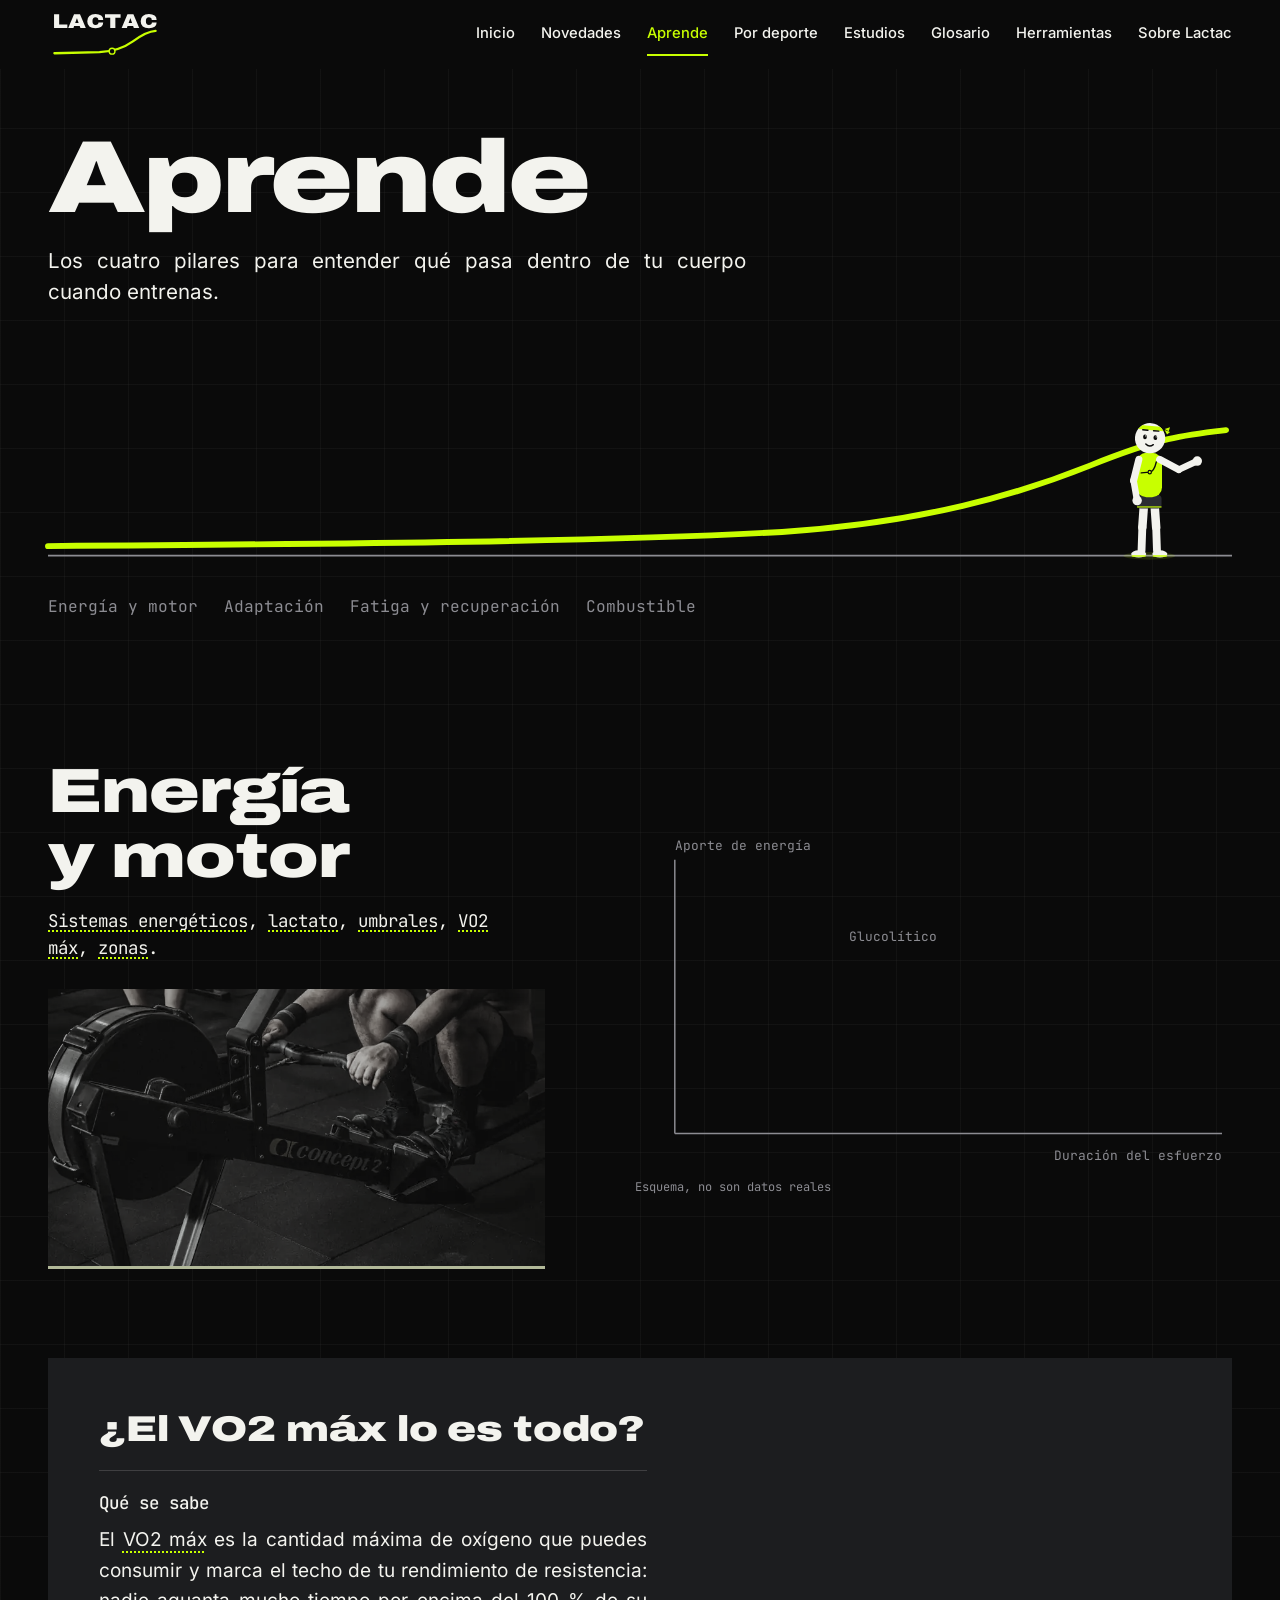
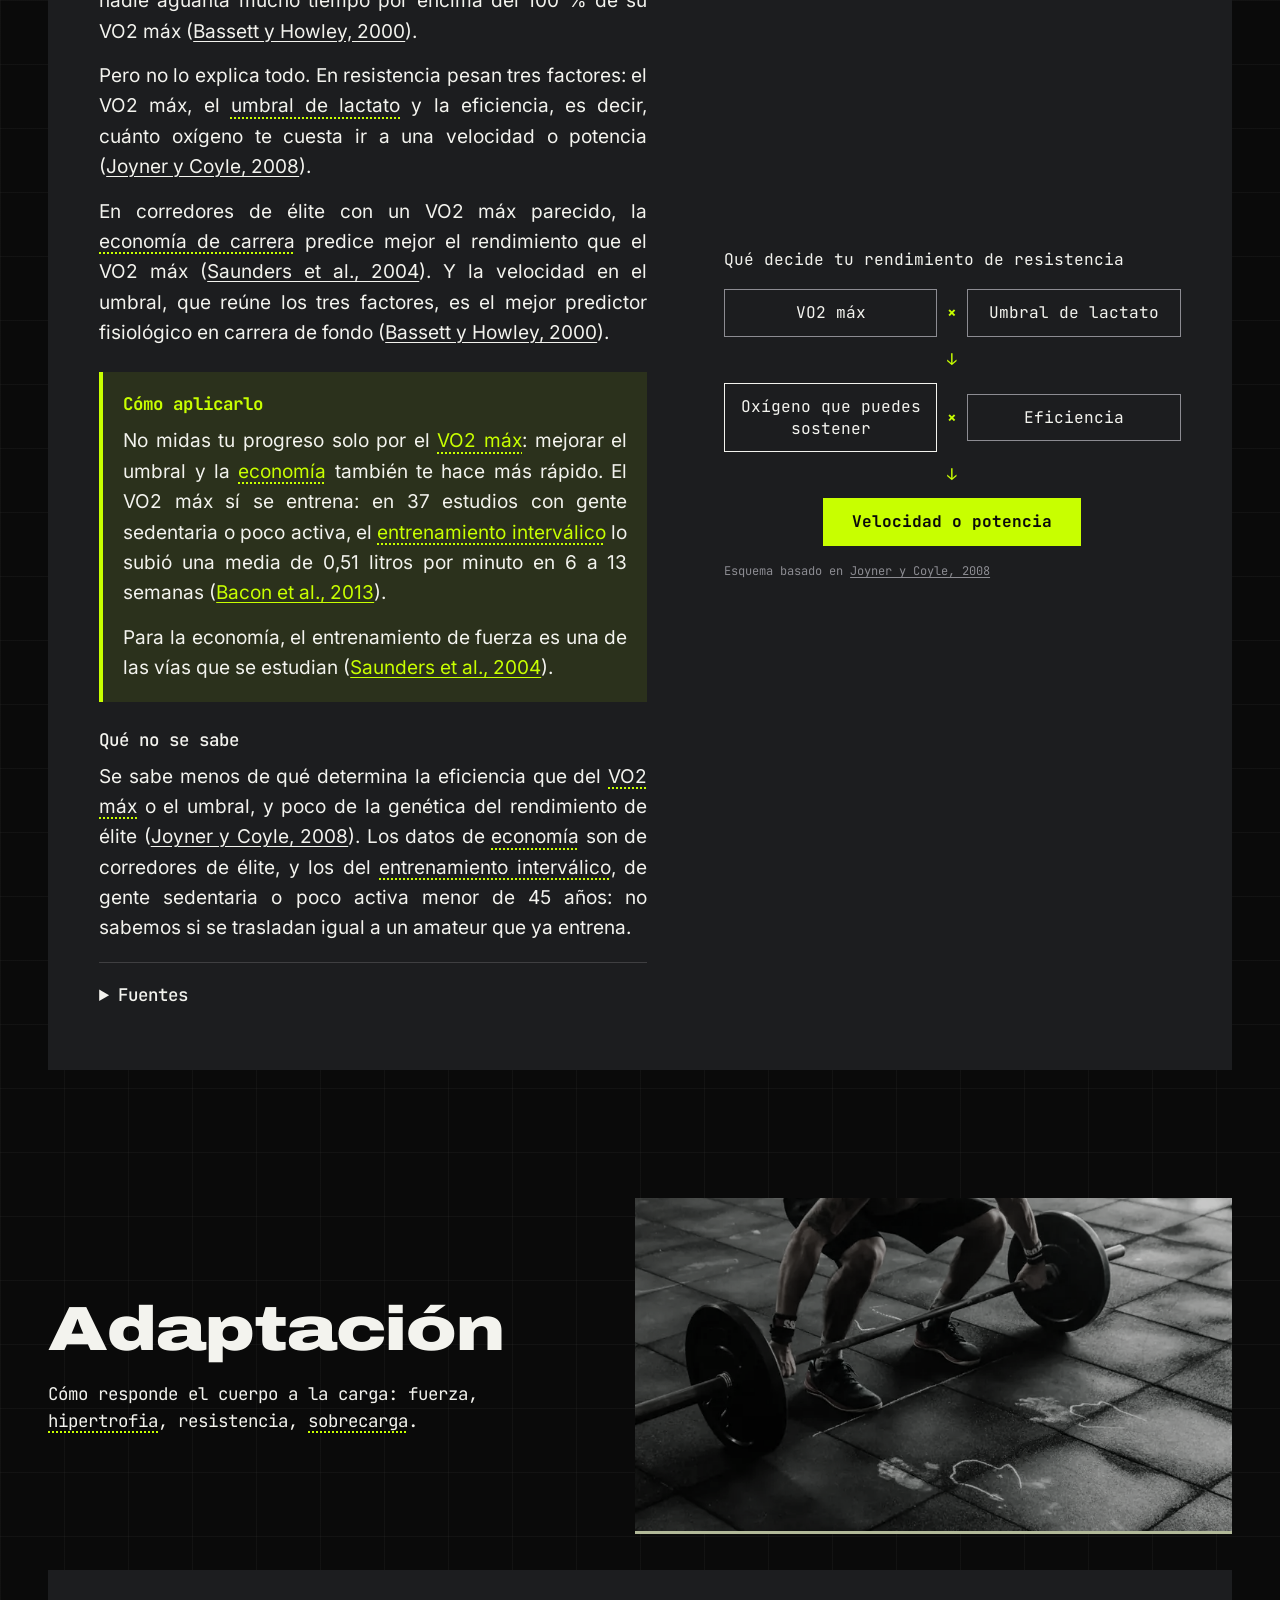
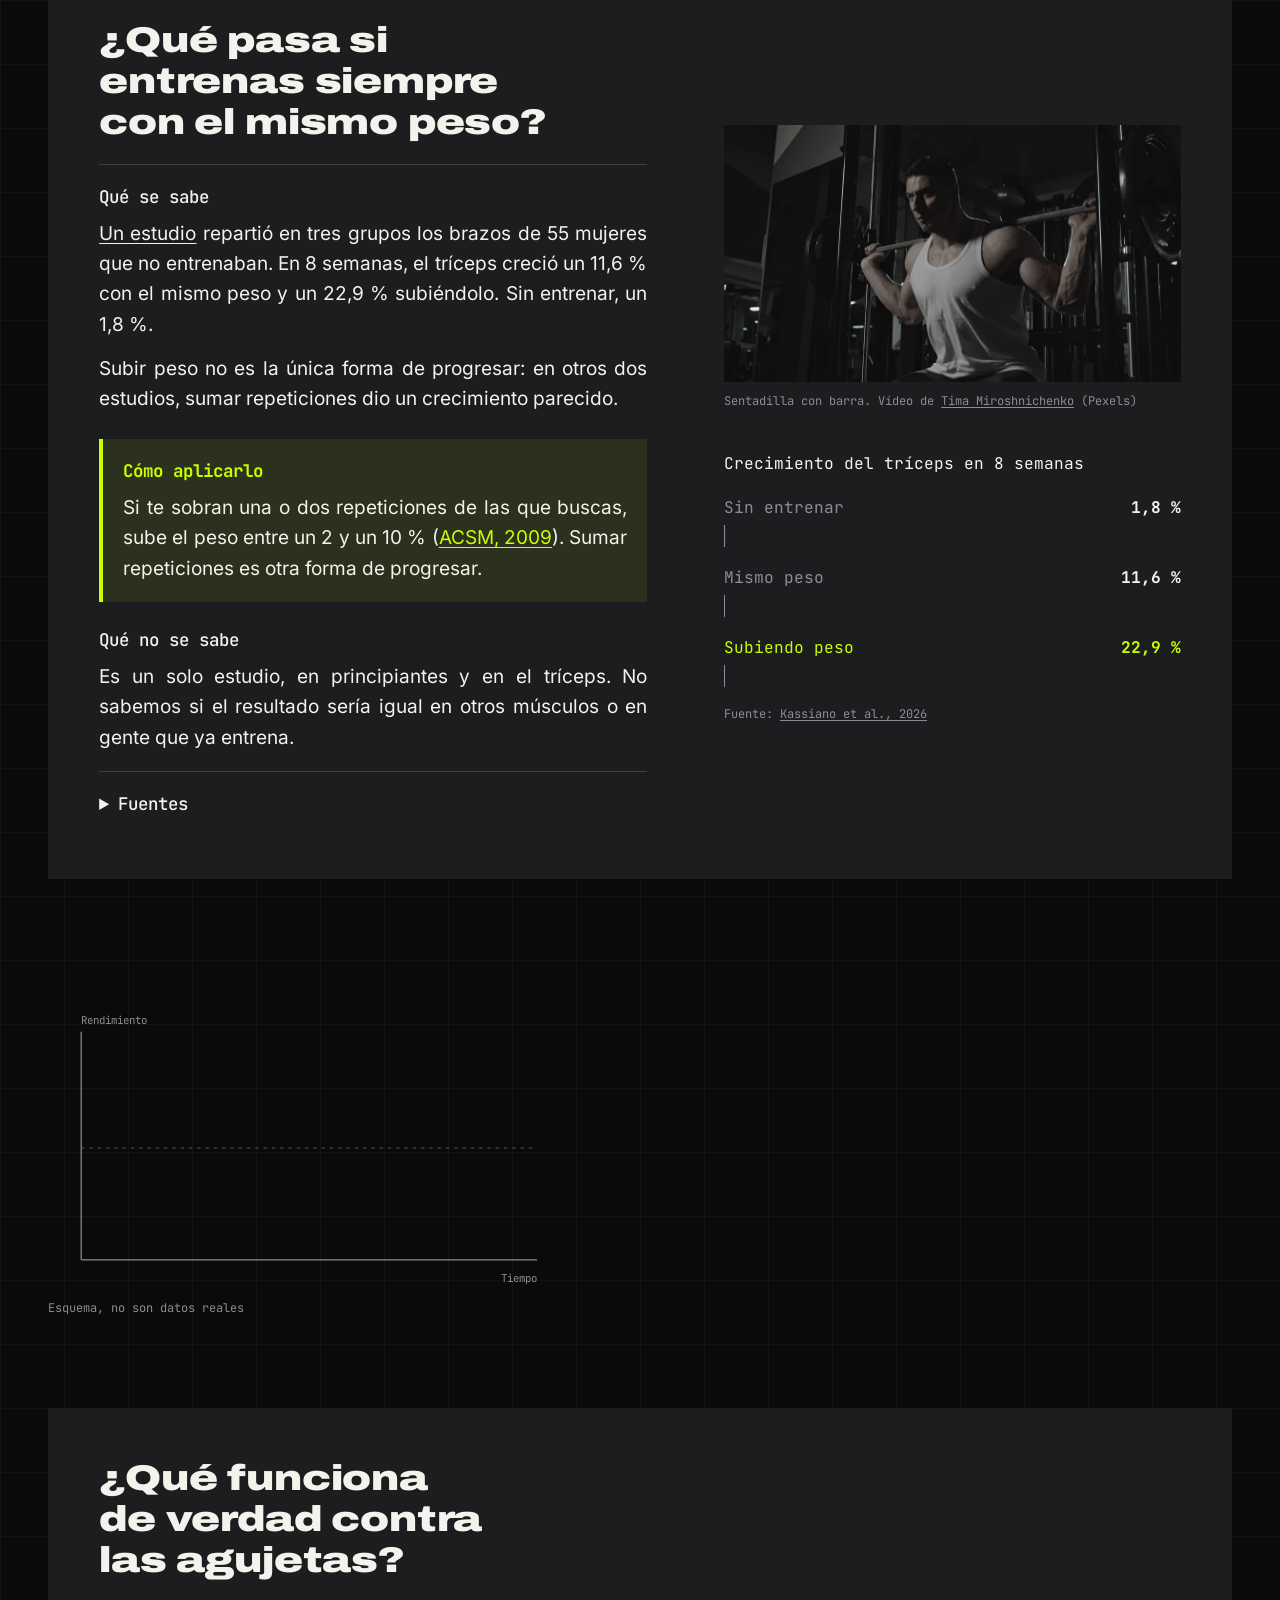
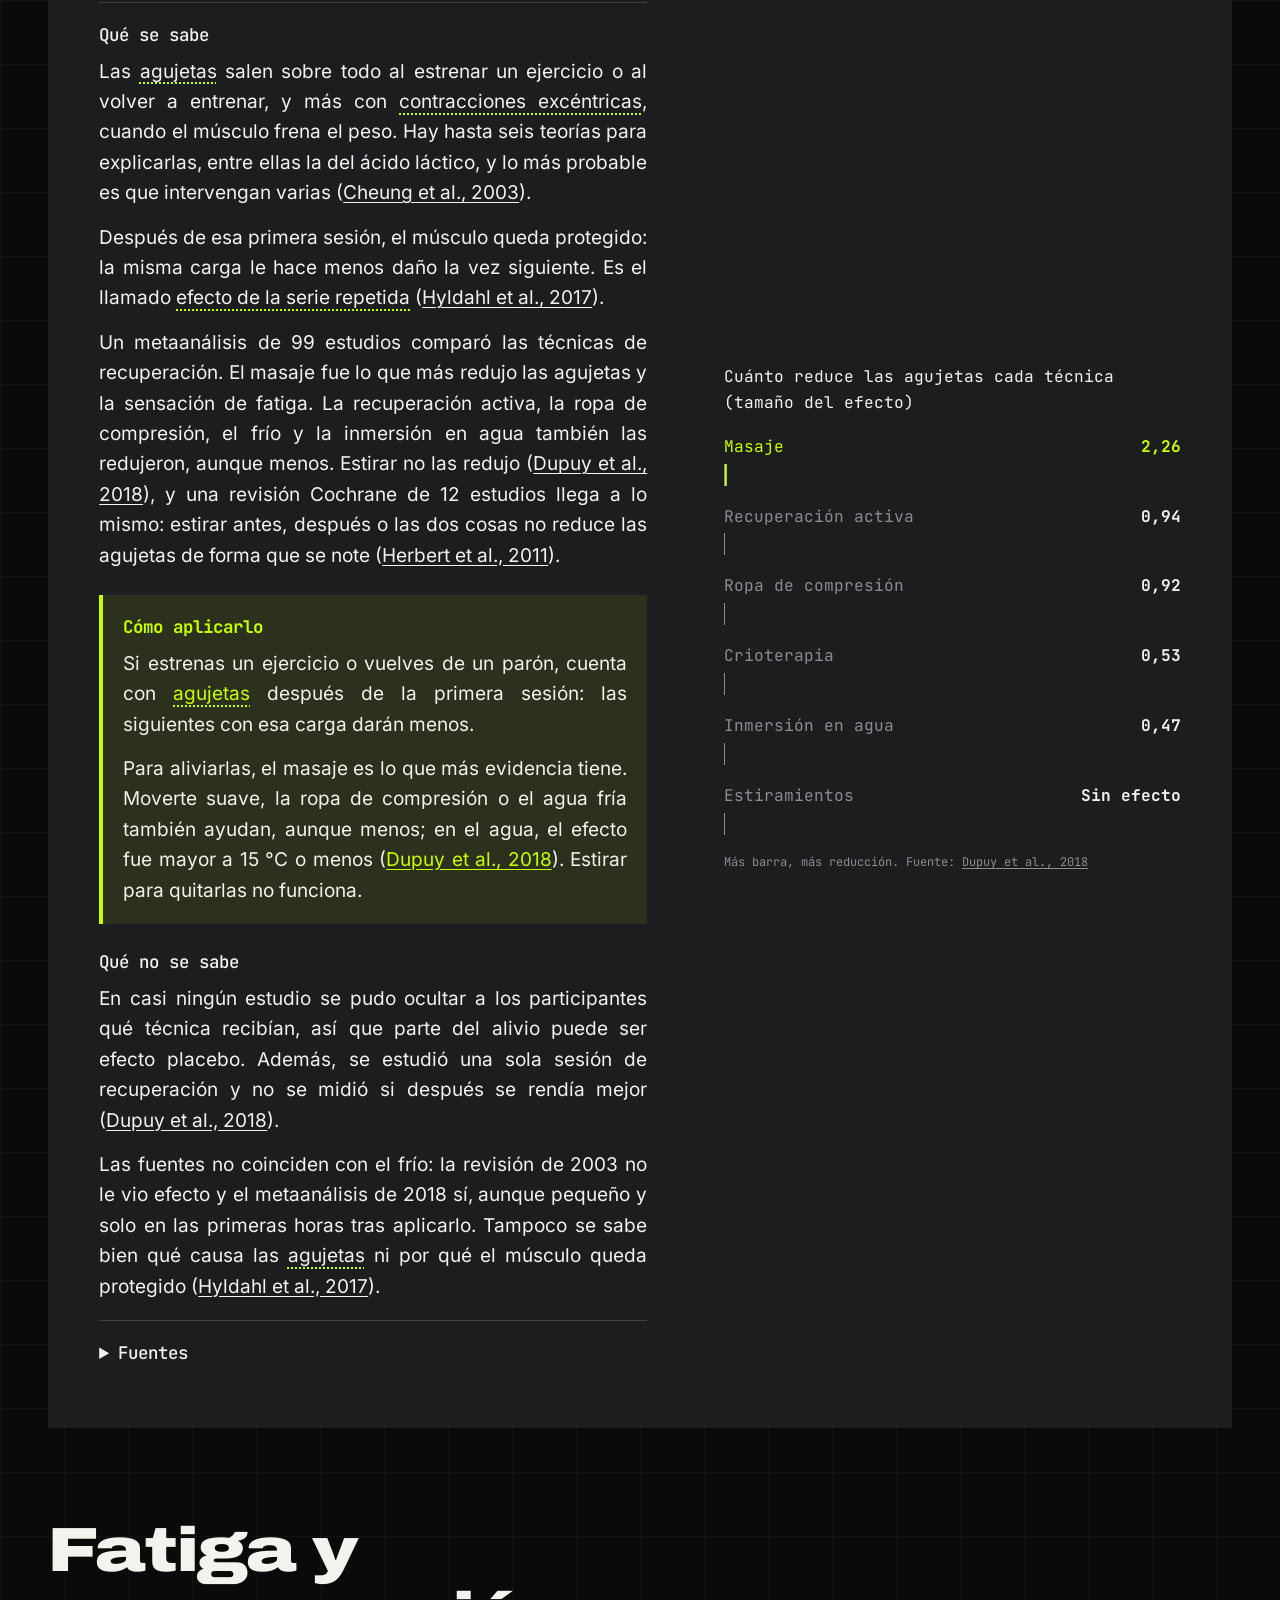
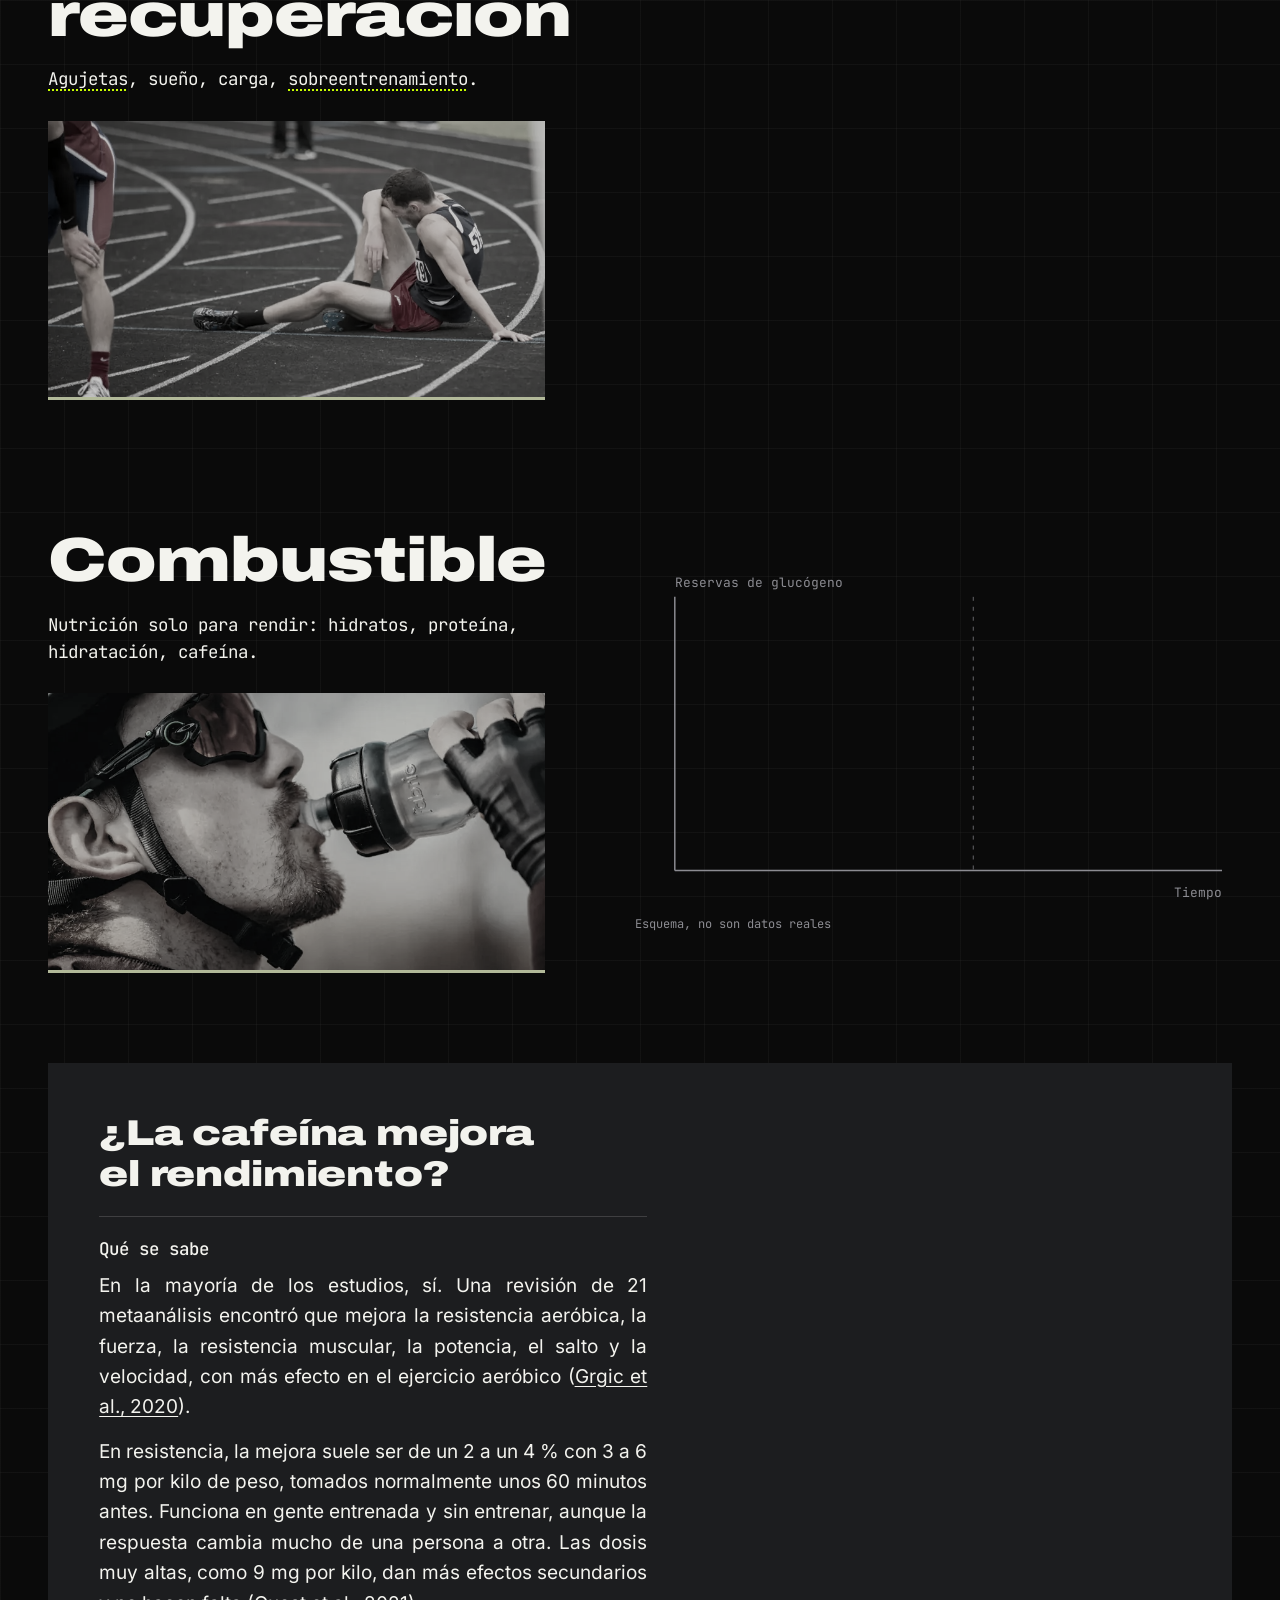
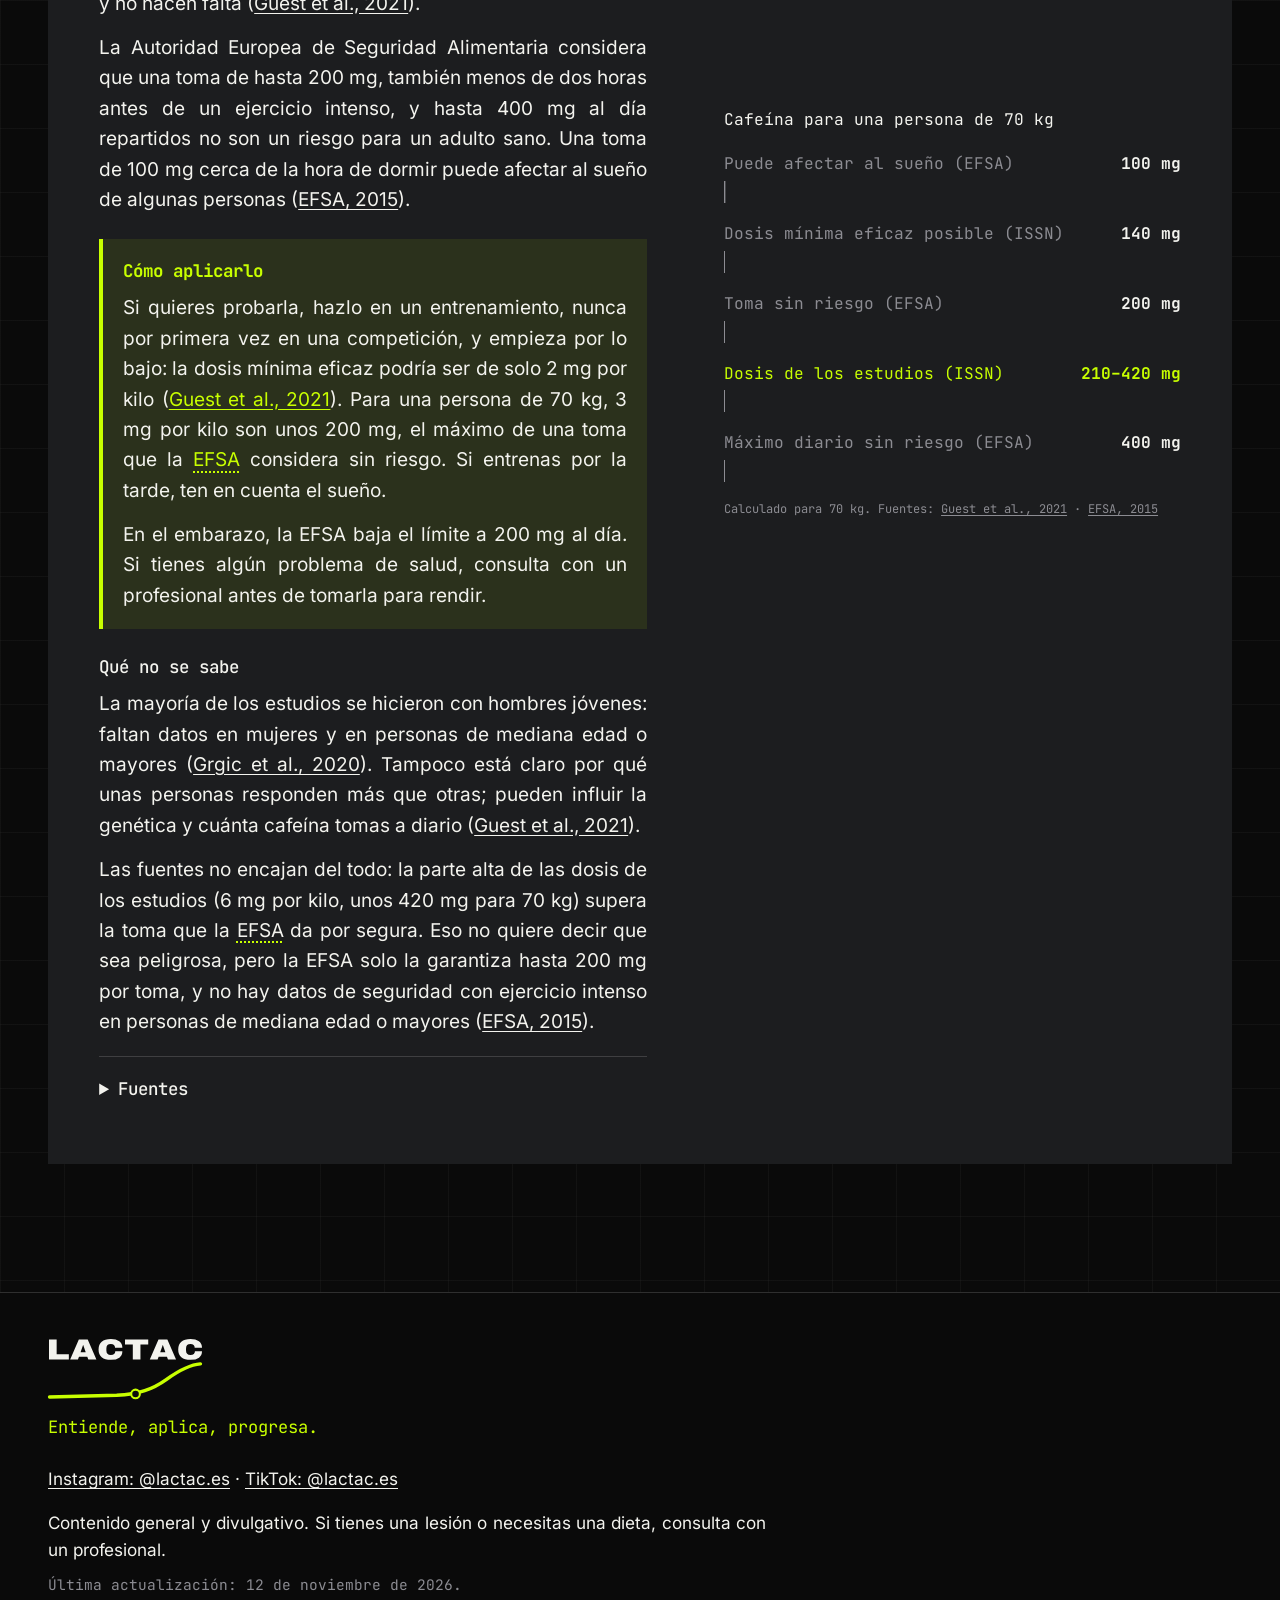
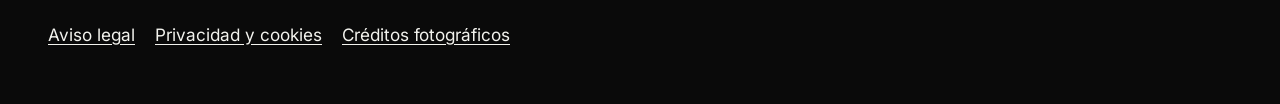
==== commit 8b62c6f2: "Añade a Lac, la mascota animada, a la web Lac se dibuja con código (lac.js, sin librerías) a partir " ====
--- a/aprende.html
+++ b/aprende.html
@@ -9,7 +9,7 @@
   <link rel="icon" href="assets/logo/lactac-favicon.svg" type="image/svg+xml">
   <link rel="apple-touch-icon" href="assets/logo/lactac-favicon.png">
   <link rel="preload" as="font" type="font/woff2" href="assets/fonts/archivo-900-wdth125-latin.woff2" crossorigin>
-  <link rel="stylesheet" href="styles.css?v=20261109d">
+  <link rel="stylesheet" href="styles.css?v=20261112b">
   <script>
     document.documentElement.classList.add("js");
     setTimeout(function () {
@@ -20,6 +20,7 @@
   <script defer src="lib/ScrollTrigger.min.js?v=20261105"></script>
   <script defer src="lib/manifest.js?v=20261107"></script>
   <script defer src="main.js?v=20261107i"></script>
+  <script defer src="lac.js?v=20261112b"></script>
 </head>
 <body>
   <a class="skip-link" href="#contenido">Saltar al contenido</a>
@@ -49,6 +50,7 @@
         <line class="axis" x1="0" y1="112" x2="1000" y2="112"/>
         <path class="draw curve" pathLength="1" d="M0 104 C 260 102, 480 100, 620 92 C 740 84, 820 60, 880 36 S 960 10, 995 6"/>
       </svg>
+      <button class="lac lac-page" type="button" data-lac="presenta" data-lac-on="chart:930,112" data-lac-cycle="saluda,pulgar,celebra,piensa,corre,curl,presenta" aria-label="Lac, la mascota de Lactac. Púlsalo para que cambie de gesto."></button>
     </section>
 
     <nav class="subnav wrap" aria-label="Pilares">
@@ -354,7 +356,7 @@
       <p class="footer-tagline">Entiende, aplica, progresa.</p>
       <p class="footer-ig"><a href="https://www.instagram.com/lactac.es/">Instagram: @lactac.es</a> · <a href="https://www.tiktok.com/@lactac.es">TikTok: @lactac.es</a></p>
       <p>Contenido general y divulgativo. Si tienes una lesión o necesitas una dieta, consulta con un profesional.</p>
-      <p class="footer-updated">Última actualización: 9 de noviembre de 2026.</p>
+      <p class="footer-updated">Última actualización: 12 de noviembre de 2026.</p>
       <p class="footer-credits">
         <a href="aviso-legal.html">Aviso legal</a>
         <a href="privacidad.html">Privacidad y cookies</a>
--- a/styles.css
+++ b/styles.css
@@ -528,3 +528,54 @@
 @media (prefers-reduced-motion: reduce) {
   html { scroll-behavior: auto; }
 }
+
+/* =============================================================
+   8. Lac, la mascota (lac.js). Sin JavaScript no se ve.
+   ============================================================= */
+.lac {
+  display: none; position: absolute; z-index: 2;
+  height: var(--lac-h, 140px); aspect-ratio: 40 / 65;
+  padding: 0; border: 0; background: none; color: inherit; font: inherit;
+  cursor: pointer; -webkit-tap-highlight-color: transparent;
+  opacity: 0; transform: translateY(14px) scale(.92); transform-origin: 50% 94%;
+  transition: opacity .45s, transform .6s cubic-bezier(.34, 1.56, .64, 1);
+}
+.has-lac .lac { display: block; }
+.lac.is-in { opacity: 1; transform: none; }
+.lac svg { display: block; width: 100%; height: 100%; max-width: none; overflow: visible; }
+.lac:focus-visible { outline: 2px dashed var(--lime); outline-offset: 6px; }
+.lac-bubble {
+  position: absolute; right: 74%; top: 0; width: max-content; max-width: min(240px, 60vw);
+  padding: 10px 14px; background: var(--graphite); border: 1px solid var(--lime); color: var(--bone);
+  font-family: var(--mono); font-size: 14px; line-height: 1.4; text-align: left;
+  opacity: 0; transform: translateY(6px); transition: opacity .25s, transform .25s; pointer-events: none;
+}
+.lac-bubble::after { content: ""; position: absolute; right: -8px; top: 18px; width: 14px; height: 14px; background: var(--graphite); border: solid var(--lime); border-width: 1px 1px 0 0; transform: rotate(45deg); }
+.lac-bubble.is-on { opacity: 1; transform: none; }
+.lac-sigue .lac-bubble { top: -6px; }
+
+.lac-hero { --lac-h: 150px; }
+.page-head { position: relative; }
+.lac-page { --lac-h: clamp(110px, 12vw, 190px); }
+.has-lac .page-head:has(.lac) .page-curve { margin-top: calc(var(--lac-h-page, clamp(110px, 12vw, 190px)) * .75); }
+.pillar-card { position: relative; }
+.lac-card { --lac-h: clamp(96px, 9vw, 128px); pointer-events: none; }
+.join-form { position: relative; }
+.lac-join { --lac-h: 120px; }
+.has-lac .join-form:has(.lac) { margin-top: 112px; }
+@media (min-width: 1024px) {
+  .lac-hero { --lac-h: clamp(190px, 34vh, 340px); }
+  .lac-join { --lac-h: 140px; }
+  .has-lac .join-form:has(.lac) { margin-top: 64px; }
+}
+/* El acompañante: fijo en la esquina mientras se hace scroll */
+.lac-sigue {
+  position: fixed; z-index: 40; left: auto; top: auto;
+  right: max(10px, calc(var(--edge) - 36px)); bottom: 10px;
+  --lac-h: 96px; pointer-events: none; transform: translateY(120%);
+}
+.lac-sigue.is-in { pointer-events: auto; transform: none; }
+@media (min-width: 1024px) { .lac-sigue { --lac-h: 150px; bottom: 16px; } }
+@media (prefers-reduced-motion: reduce) {
+  .lac, .lac-bubble { transition: none; }
+}
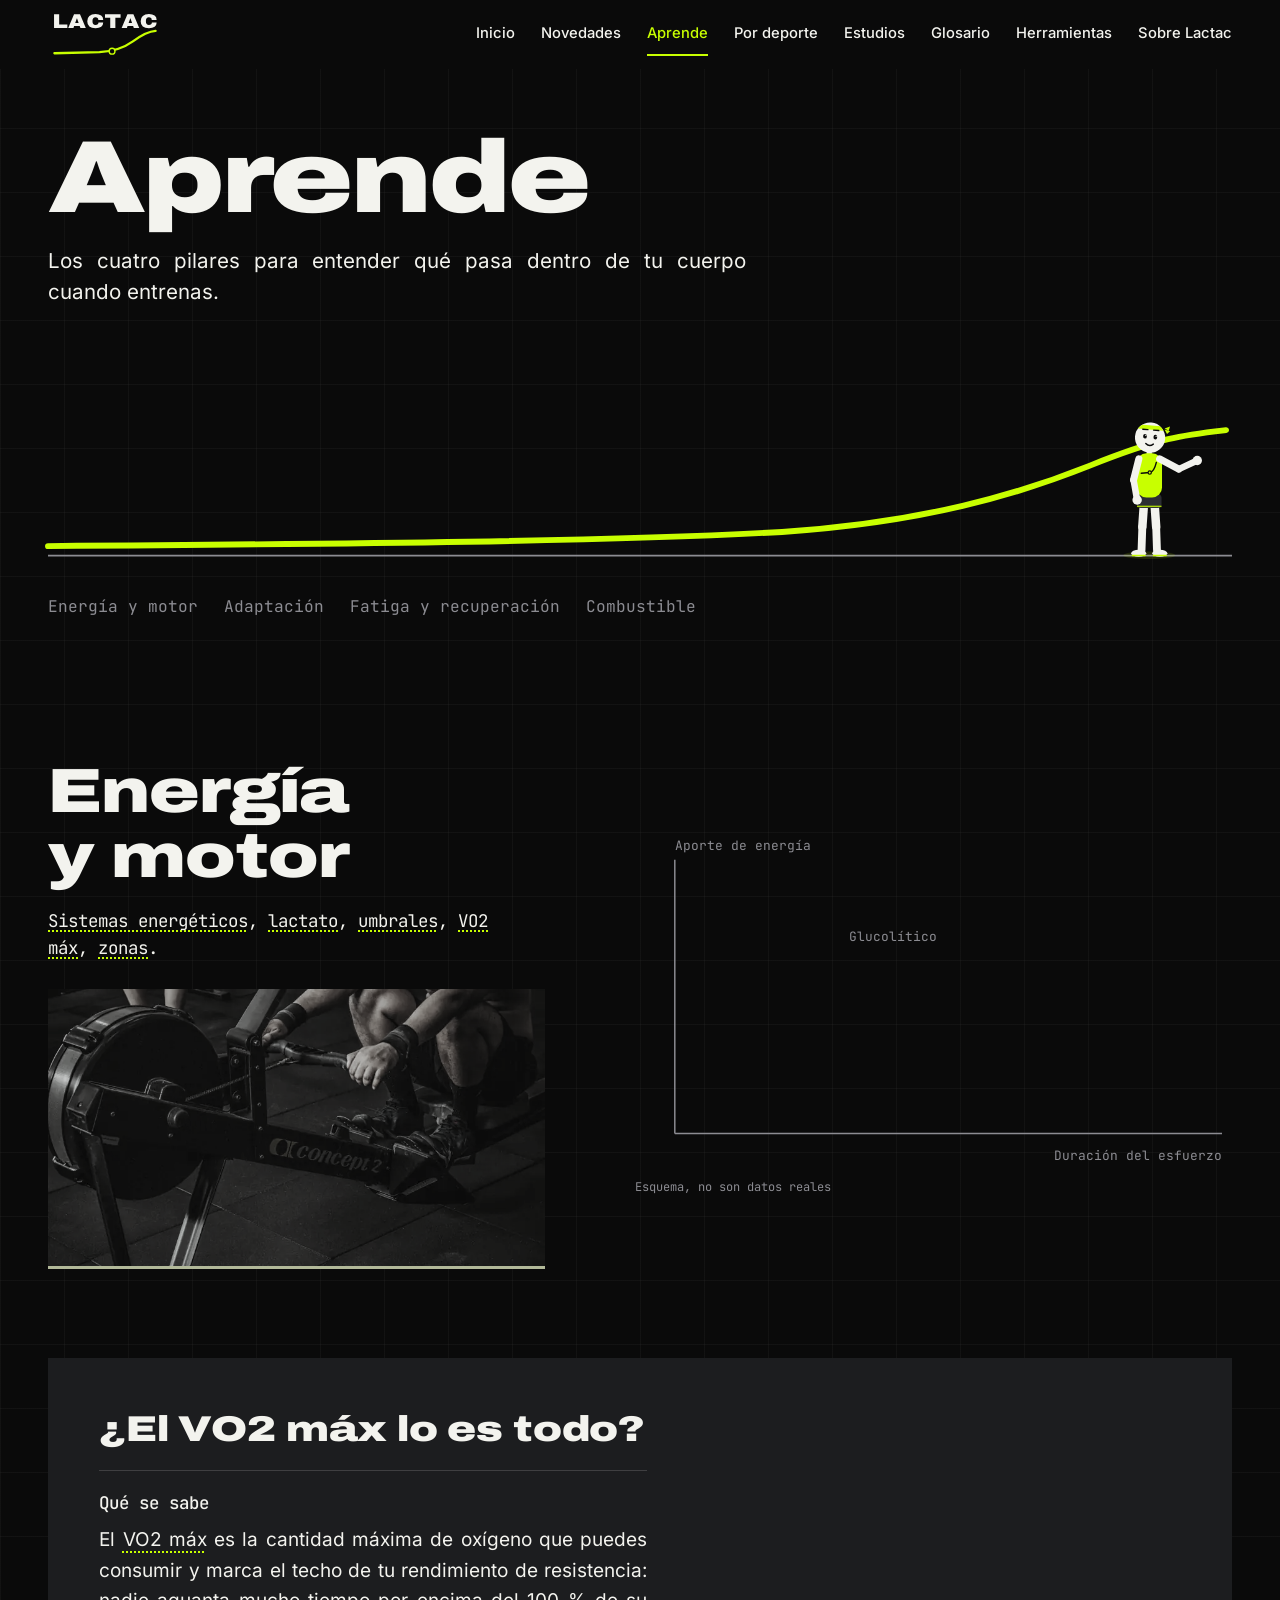
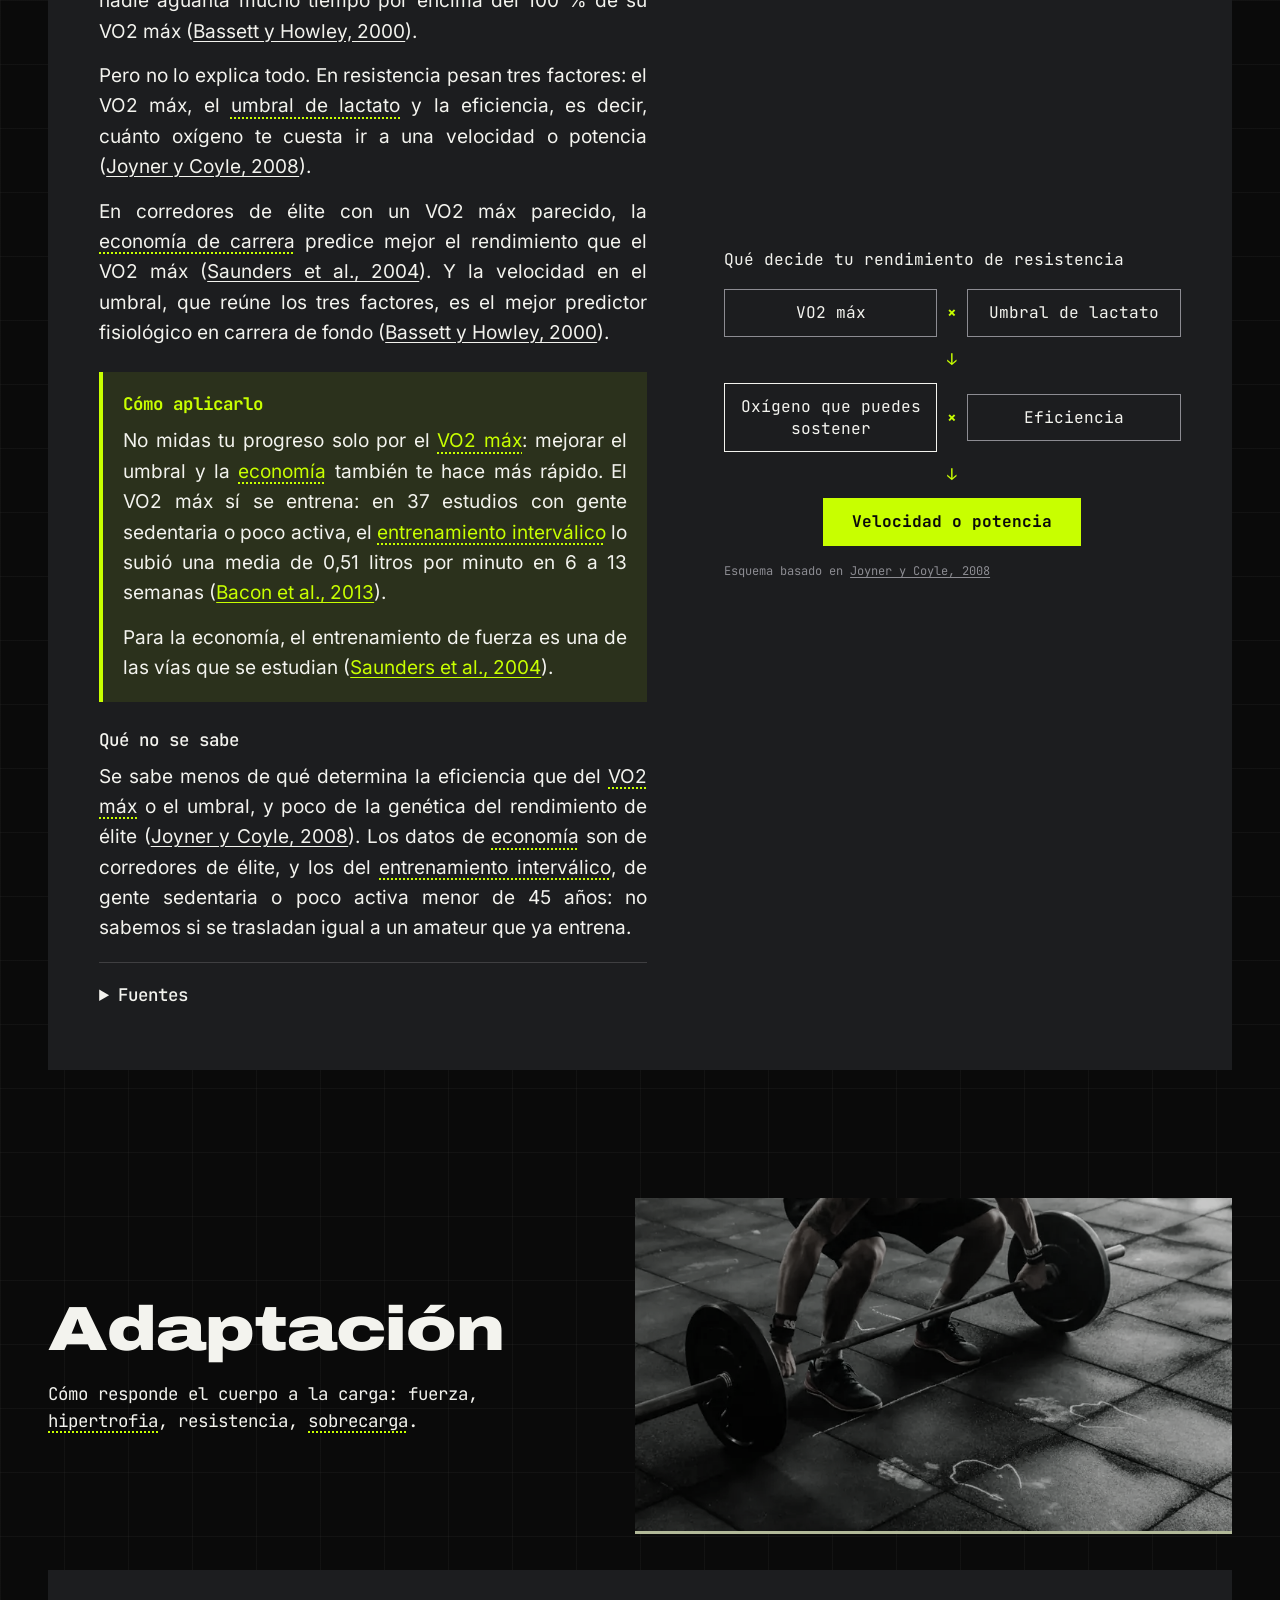
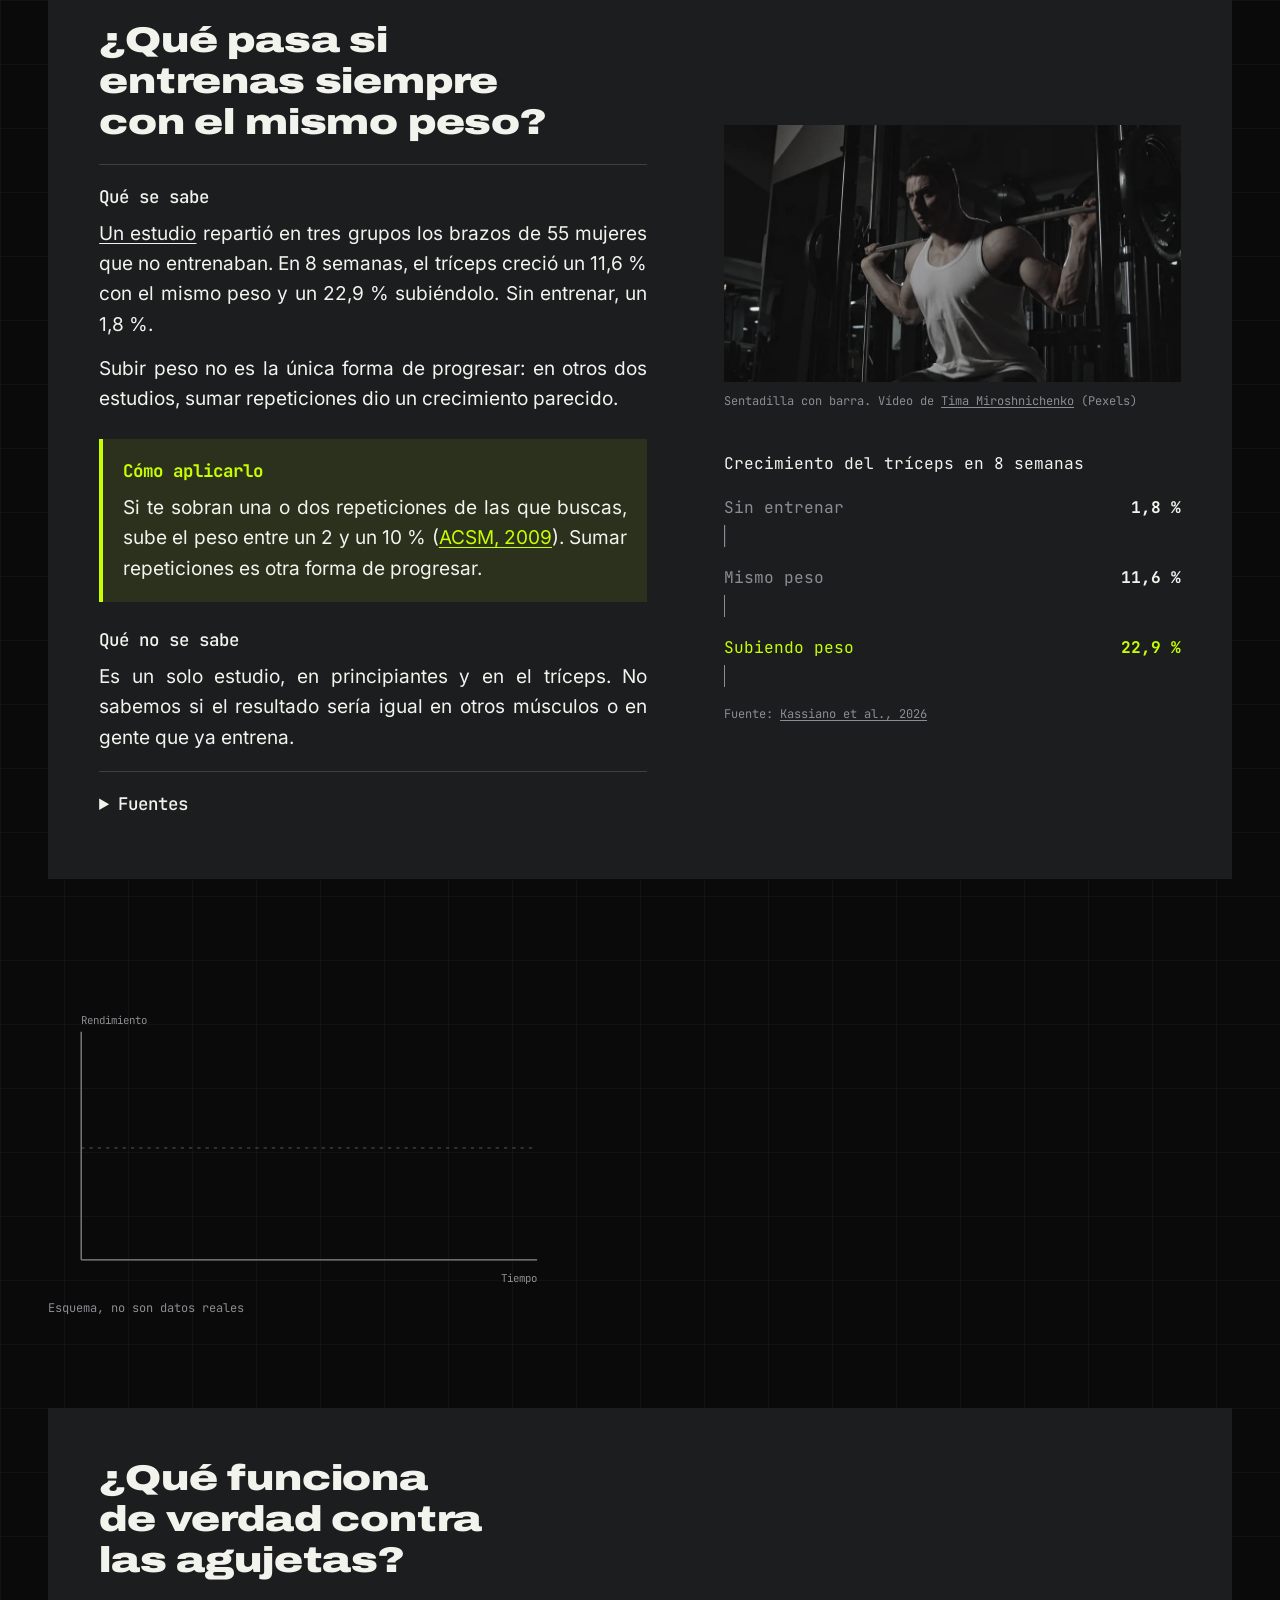
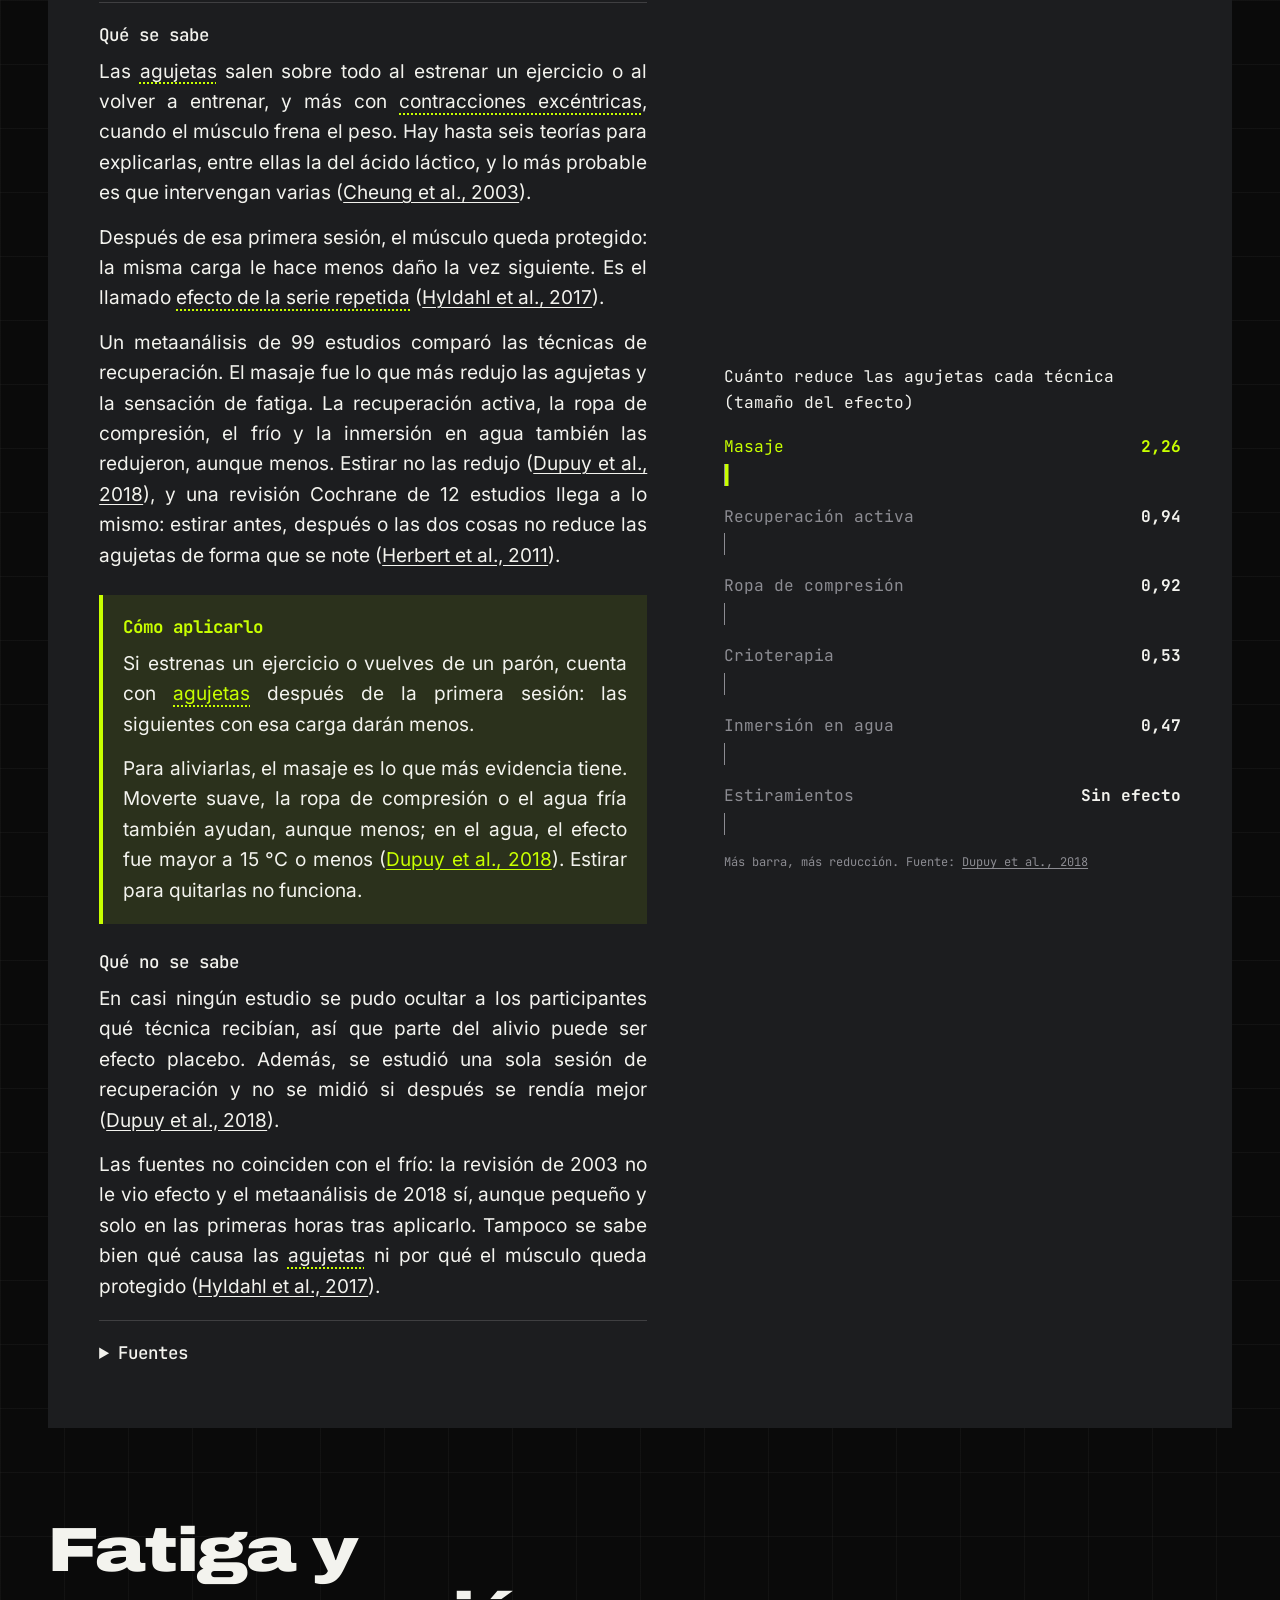
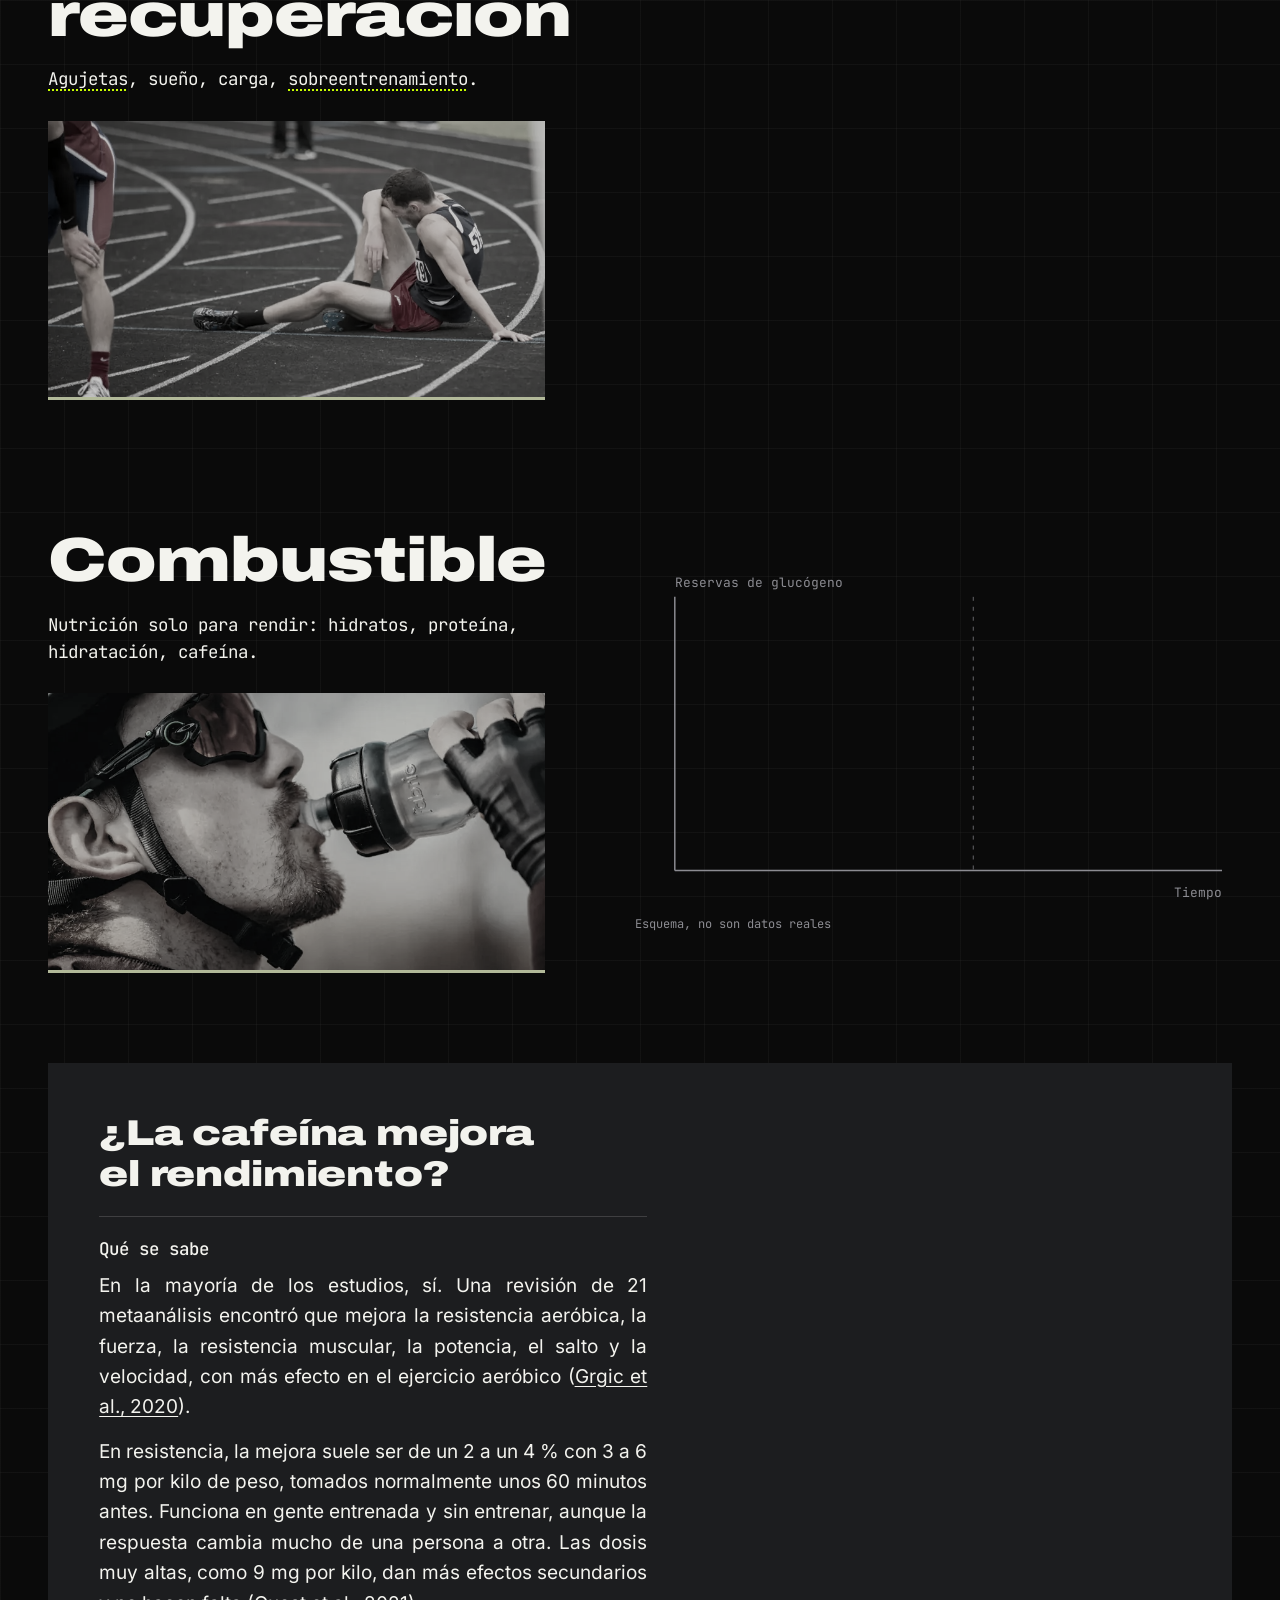
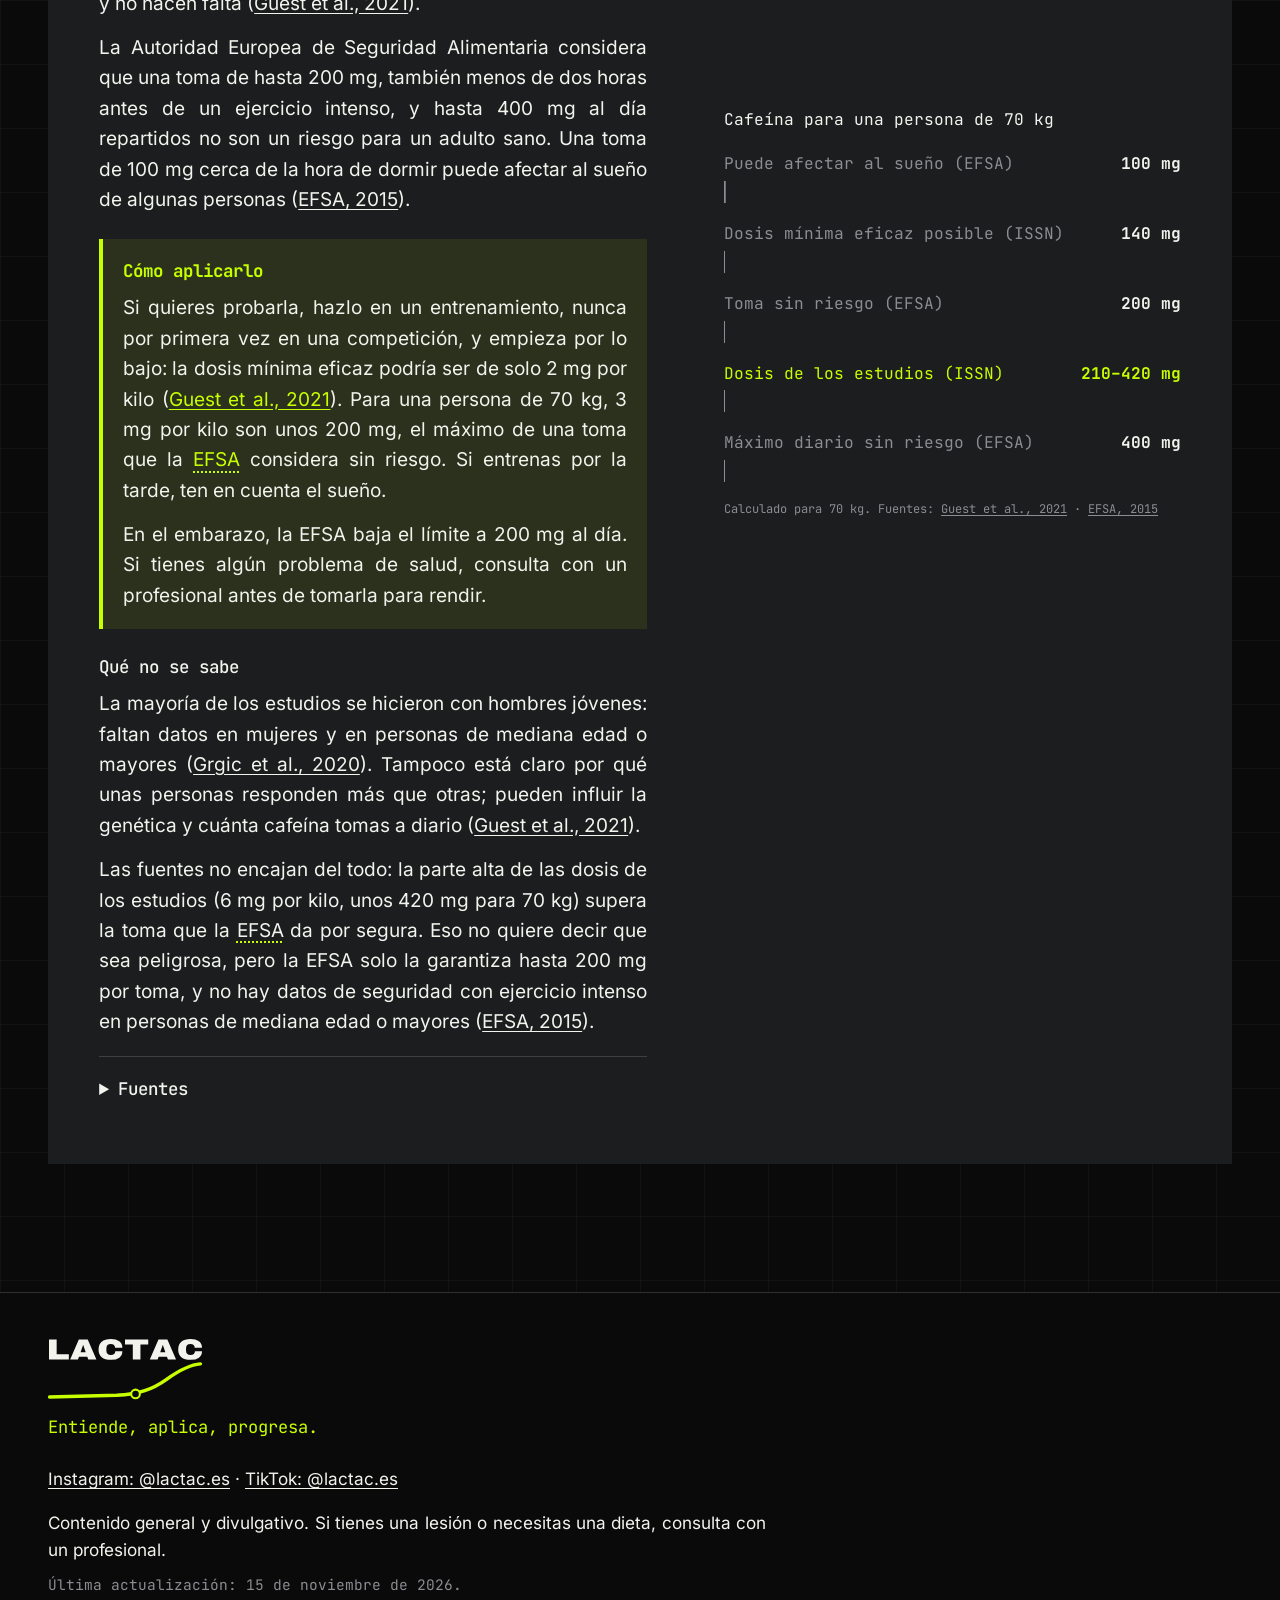
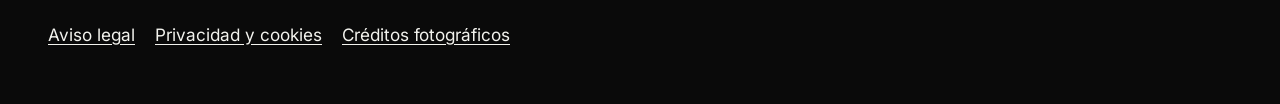
==== commit fbecc800: "Añade a Lac en Novedades y en Lo último de la portada Co-Authored-By: Claude Opus 5.5 <noreply@anthr" ====
--- a/aprende.html
+++ b/aprende.html
@@ -356,7 +356,7 @@
       <p class="footer-tagline">Entiende, aplica, progresa.</p>
       <p class="footer-ig"><a href="https://www.instagram.com/lactac.es/">Instagram: @lactac.es</a> · <a href="https://www.tiktok.com/@lactac.es">TikTok: @lactac.es</a></p>
       <p>Contenido general y divulgativo. Si tienes una lesión o necesitas una dieta, consulta con un profesional.</p>
-      <p class="footer-updated">Última actualización: 12 de noviembre de 2026.</p>
+      <p class="footer-updated">Última actualización: 15 de noviembre de 2026.</p>
       <p class="footer-credits">
         <a href="aviso-legal.html">Aviso legal</a>
         <a href="privacidad.html">Privacidad y cookies</a>
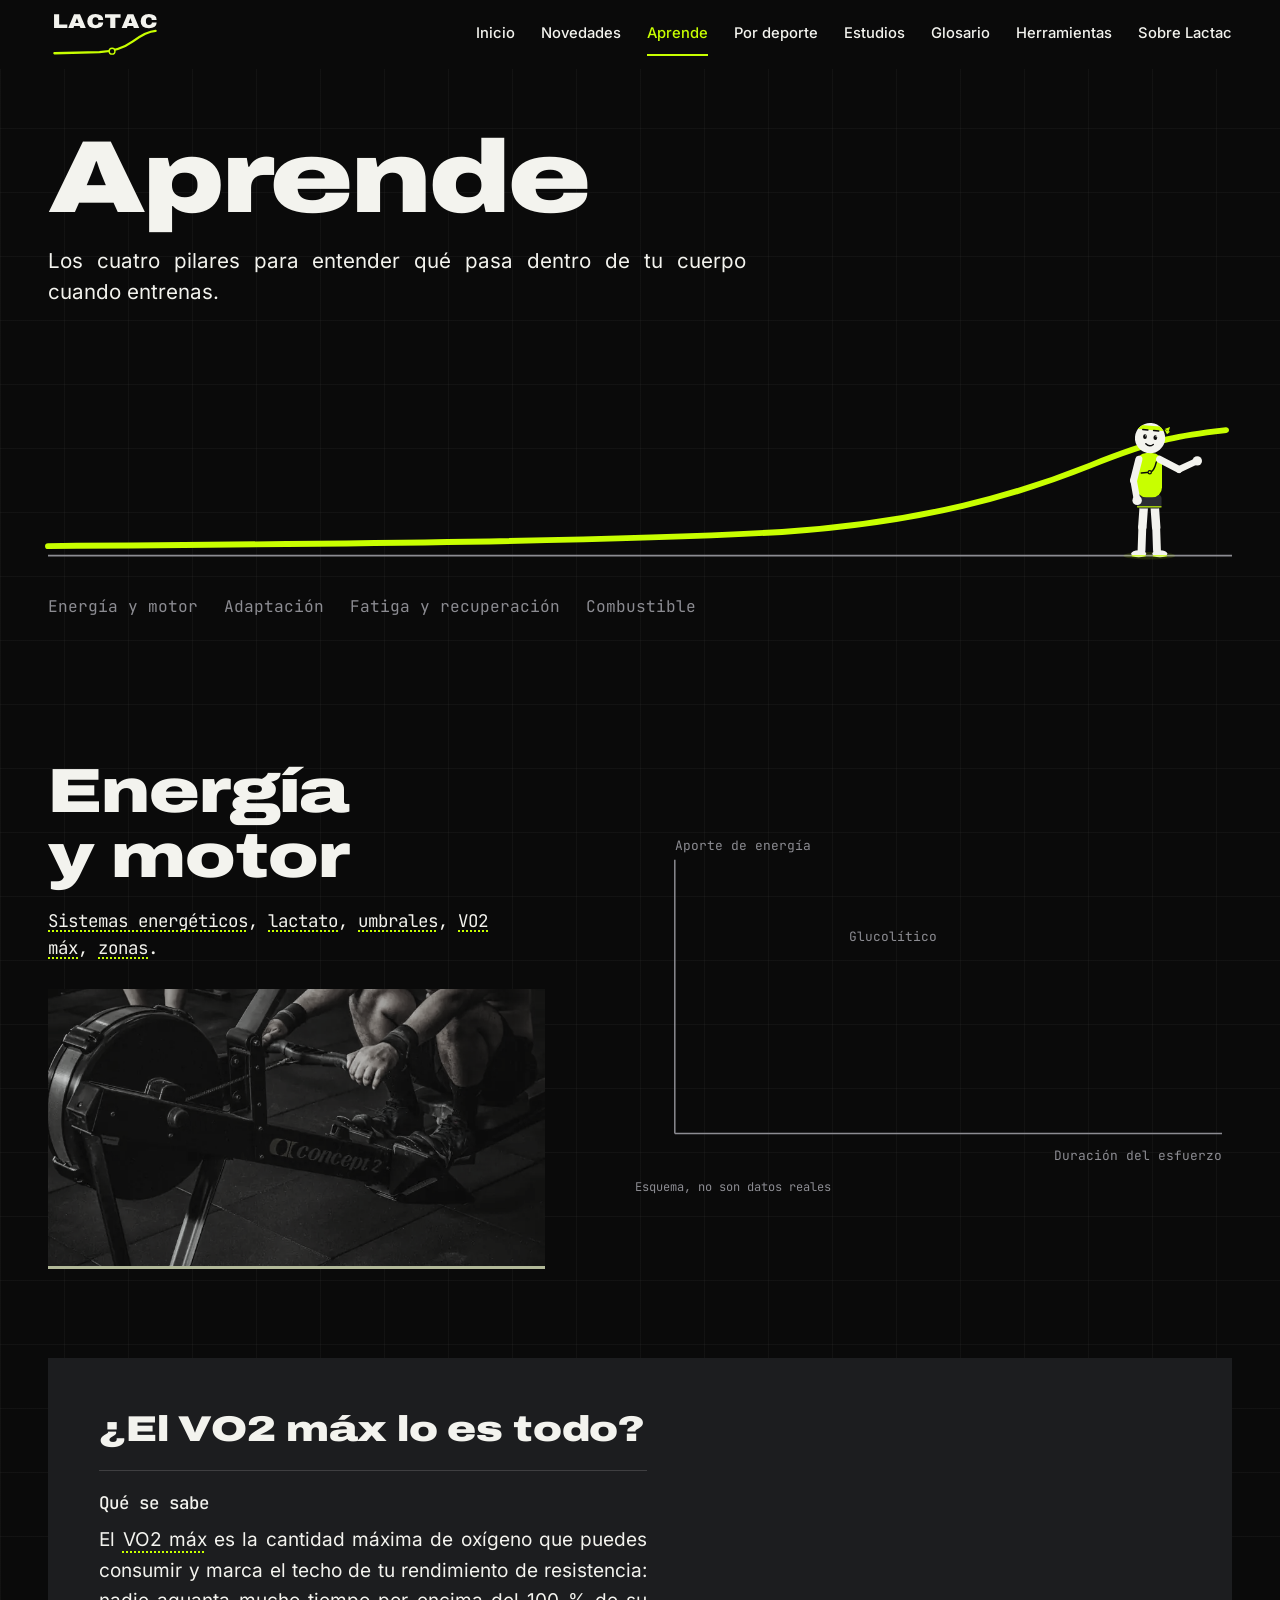
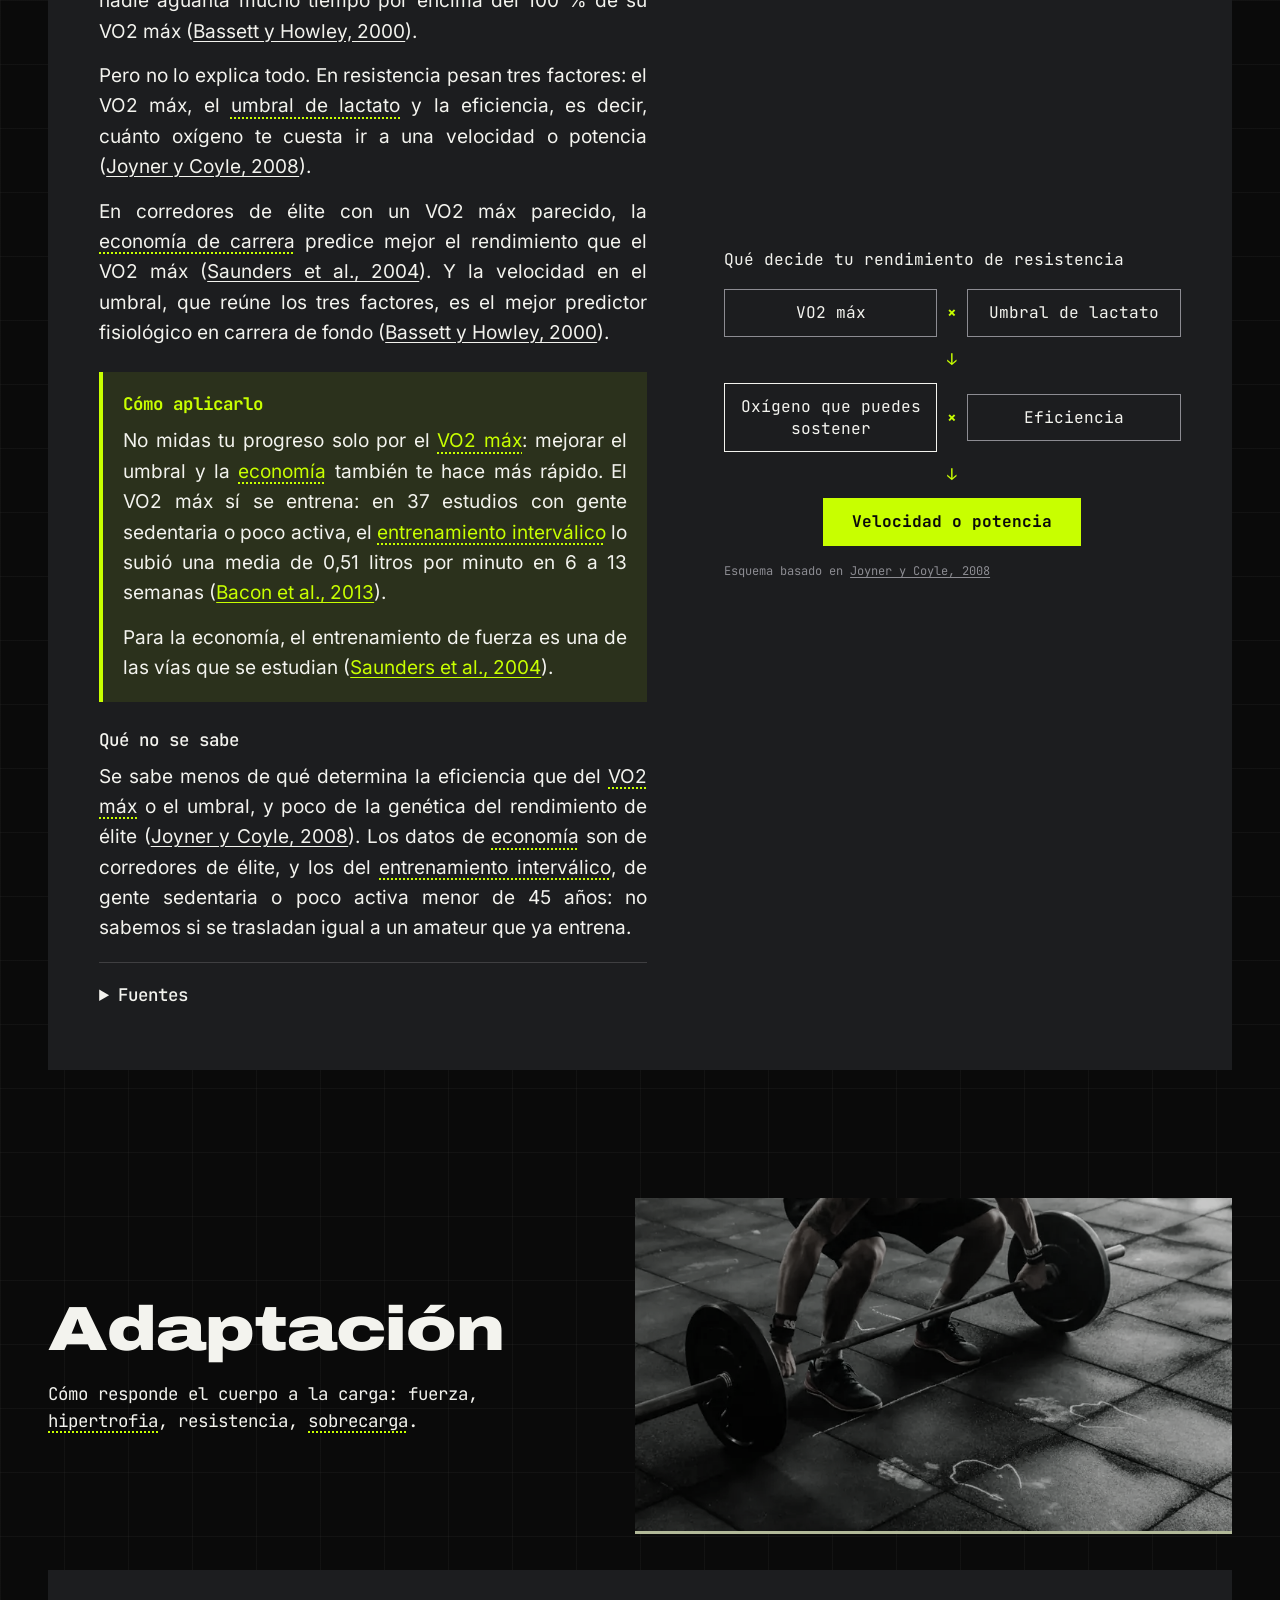
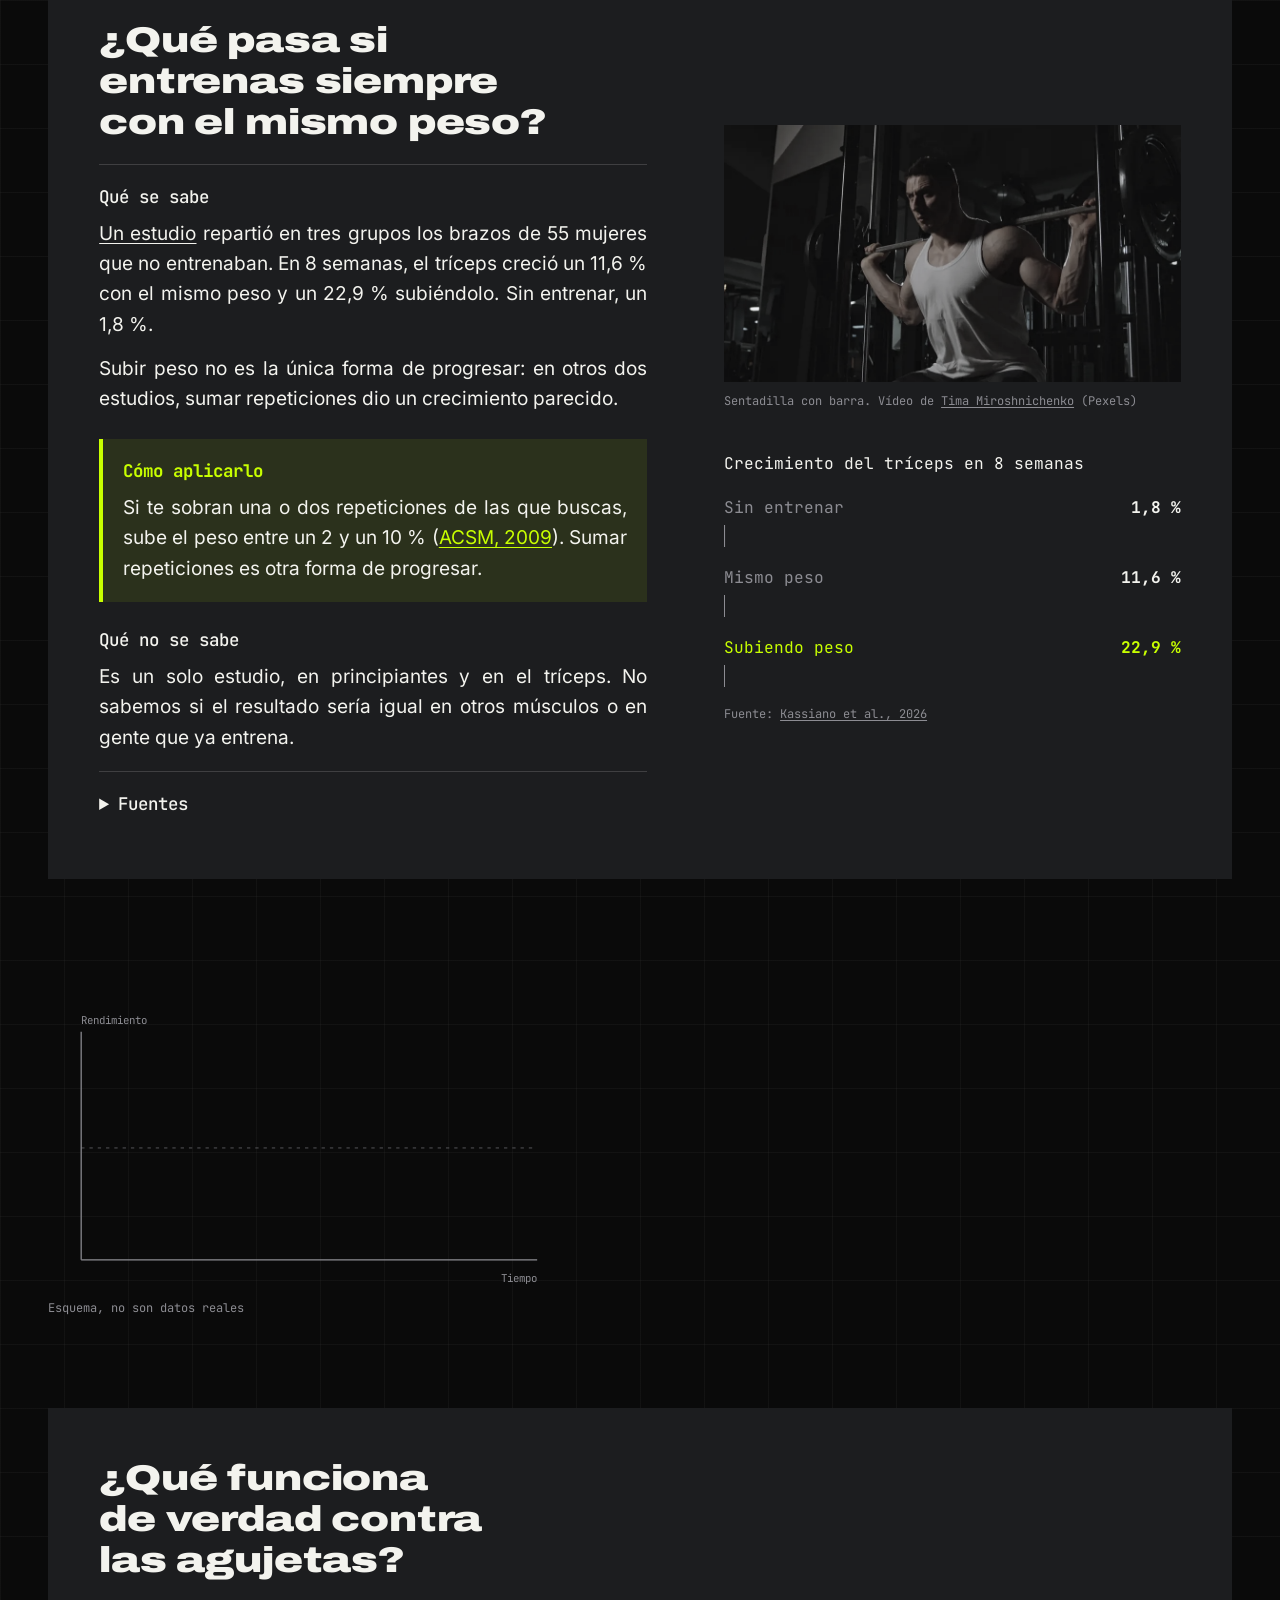
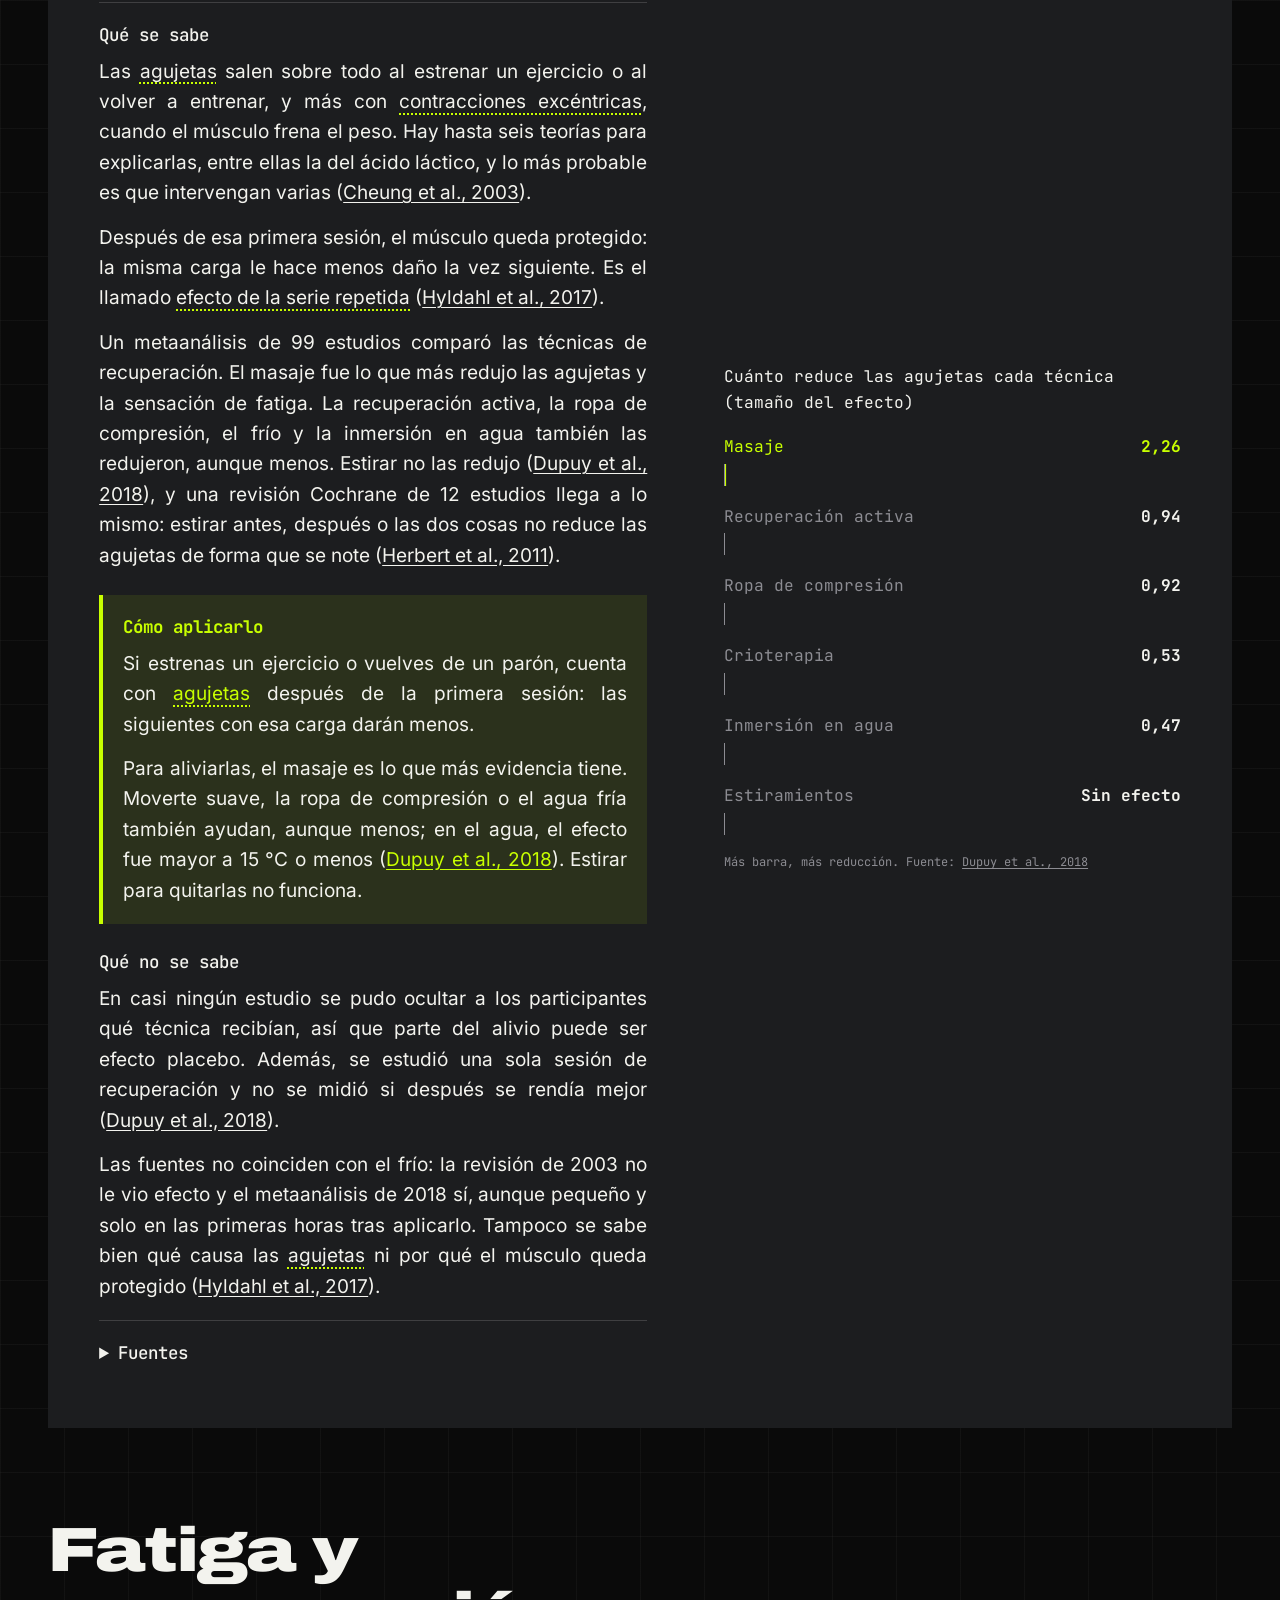
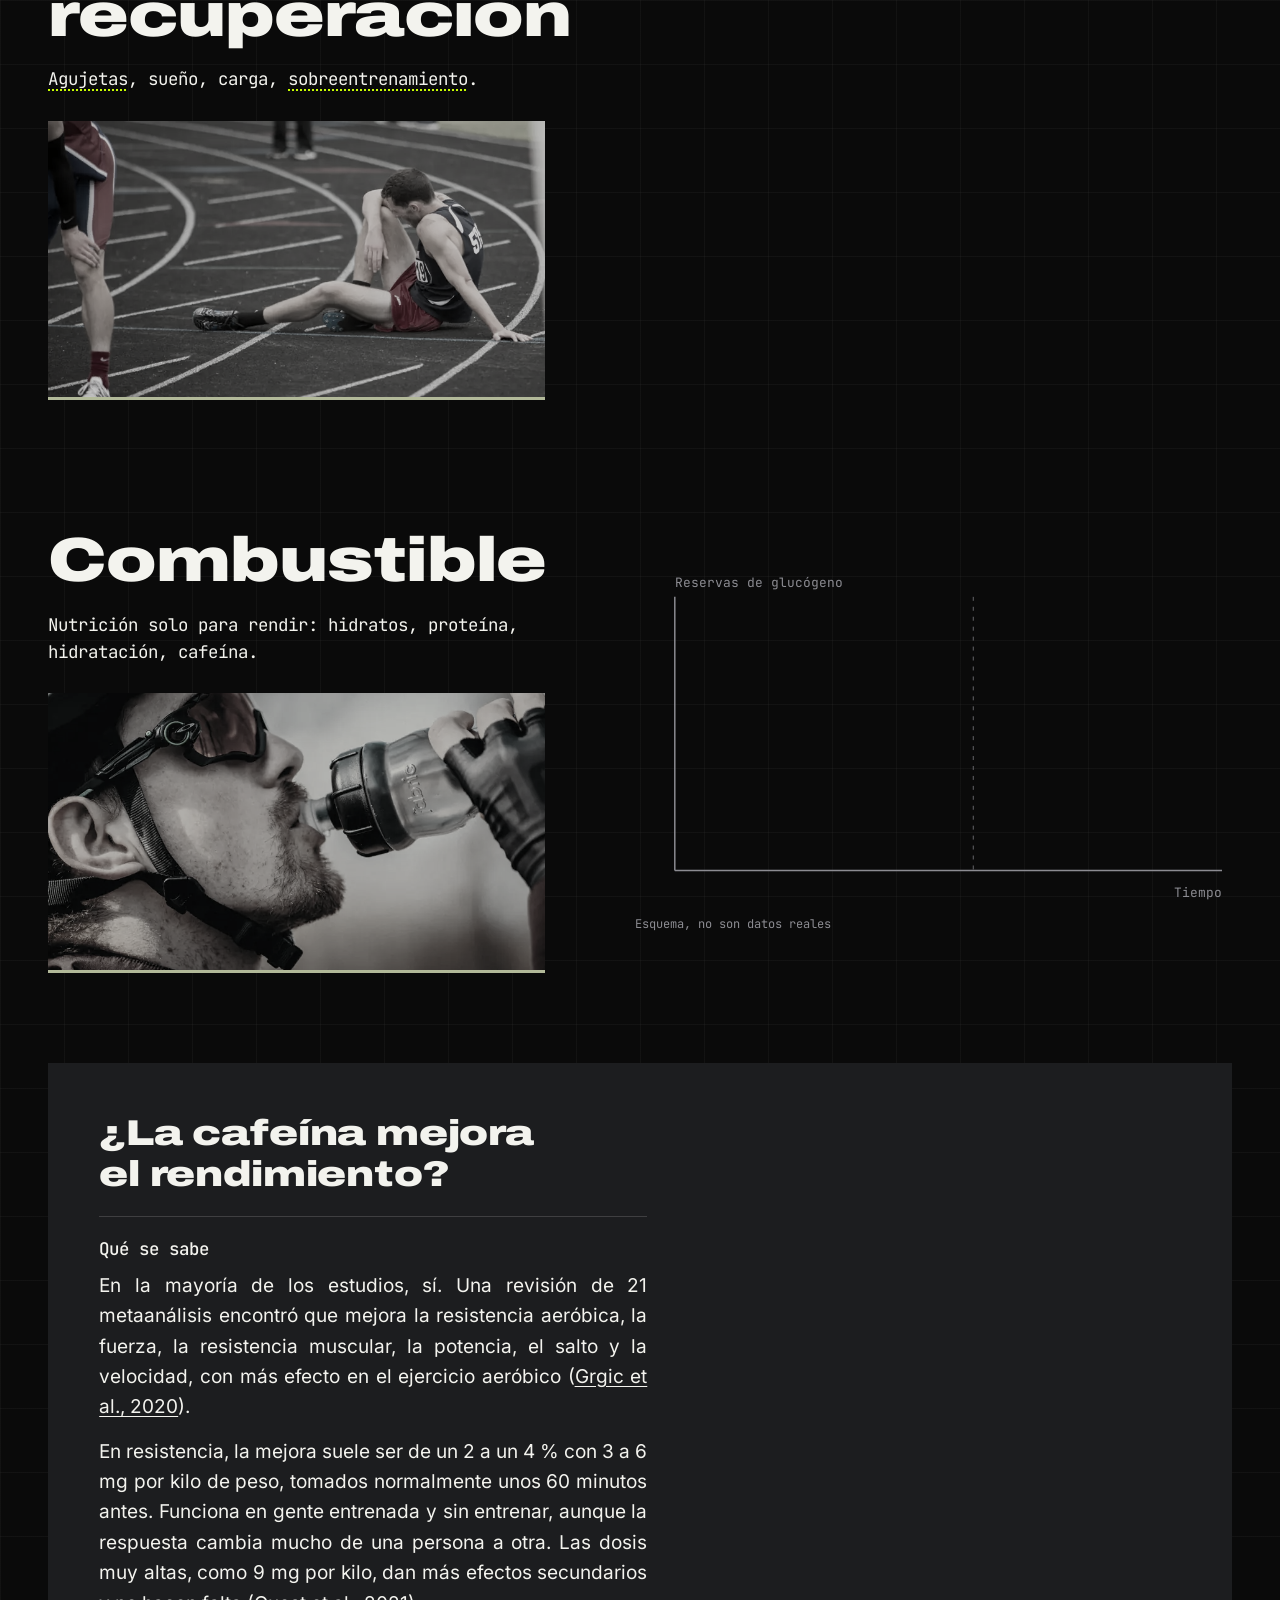
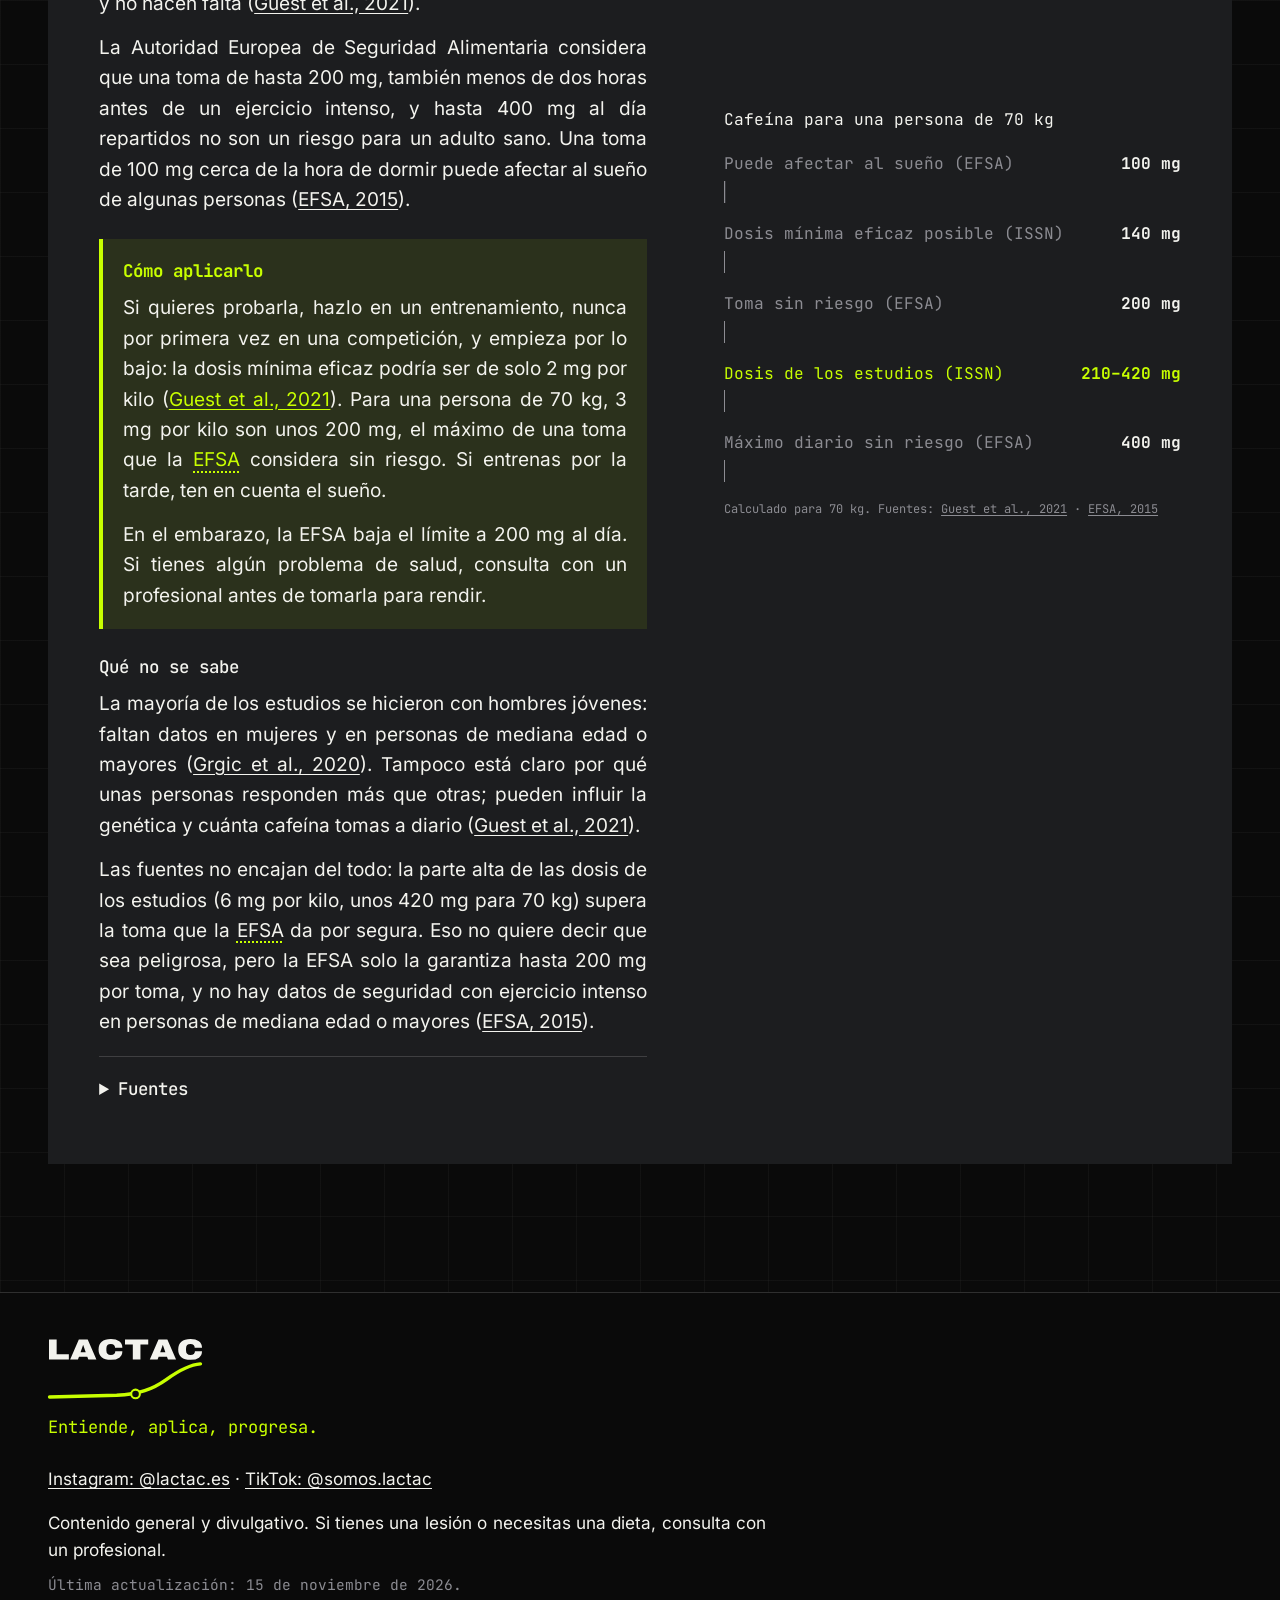
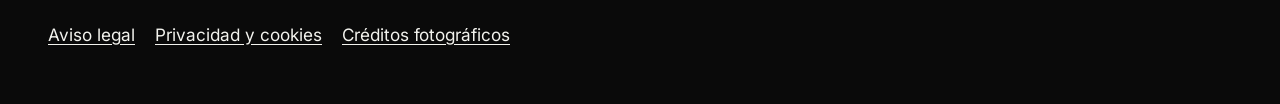
==== commit c16e0876: "Corregir el TikTok de Lactac a @somos.lactac Co-Authored-By: Claude Opus 5.5 <noreply@anthropic.com>" ====
--- a/aprende.html
+++ b/aprende.html
@@ -354,7 +354,7 @@
     <div class="wrap footer-inner">
       <img class="footer-logo" src="assets/logo/lactac-logo-transparente-para-fondo-oscuro.svg" width="5801" height="2433" alt="Lactac" loading="lazy">
       <p class="footer-tagline">Entiende, aplica, progresa.</p>
-      <p class="footer-ig"><a href="https://www.instagram.com/lactac.es/">Instagram: @lactac.es</a> · <a href="https://www.tiktok.com/@lactac.es">TikTok: @lactac.es</a></p>
+      <p class="footer-ig"><a href="https://www.instagram.com/lactac.es/">Instagram: @lactac.es</a> · <a href="https://www.tiktok.com/@somos.lactac">TikTok: @somos.lactac</a></p>
       <p>Contenido general y divulgativo. Si tienes una lesión o necesitas una dieta, consulta con un profesional.</p>
       <p class="footer-updated">Última actualización: 15 de noviembre de 2026.</p>
       <p class="footer-credits">
